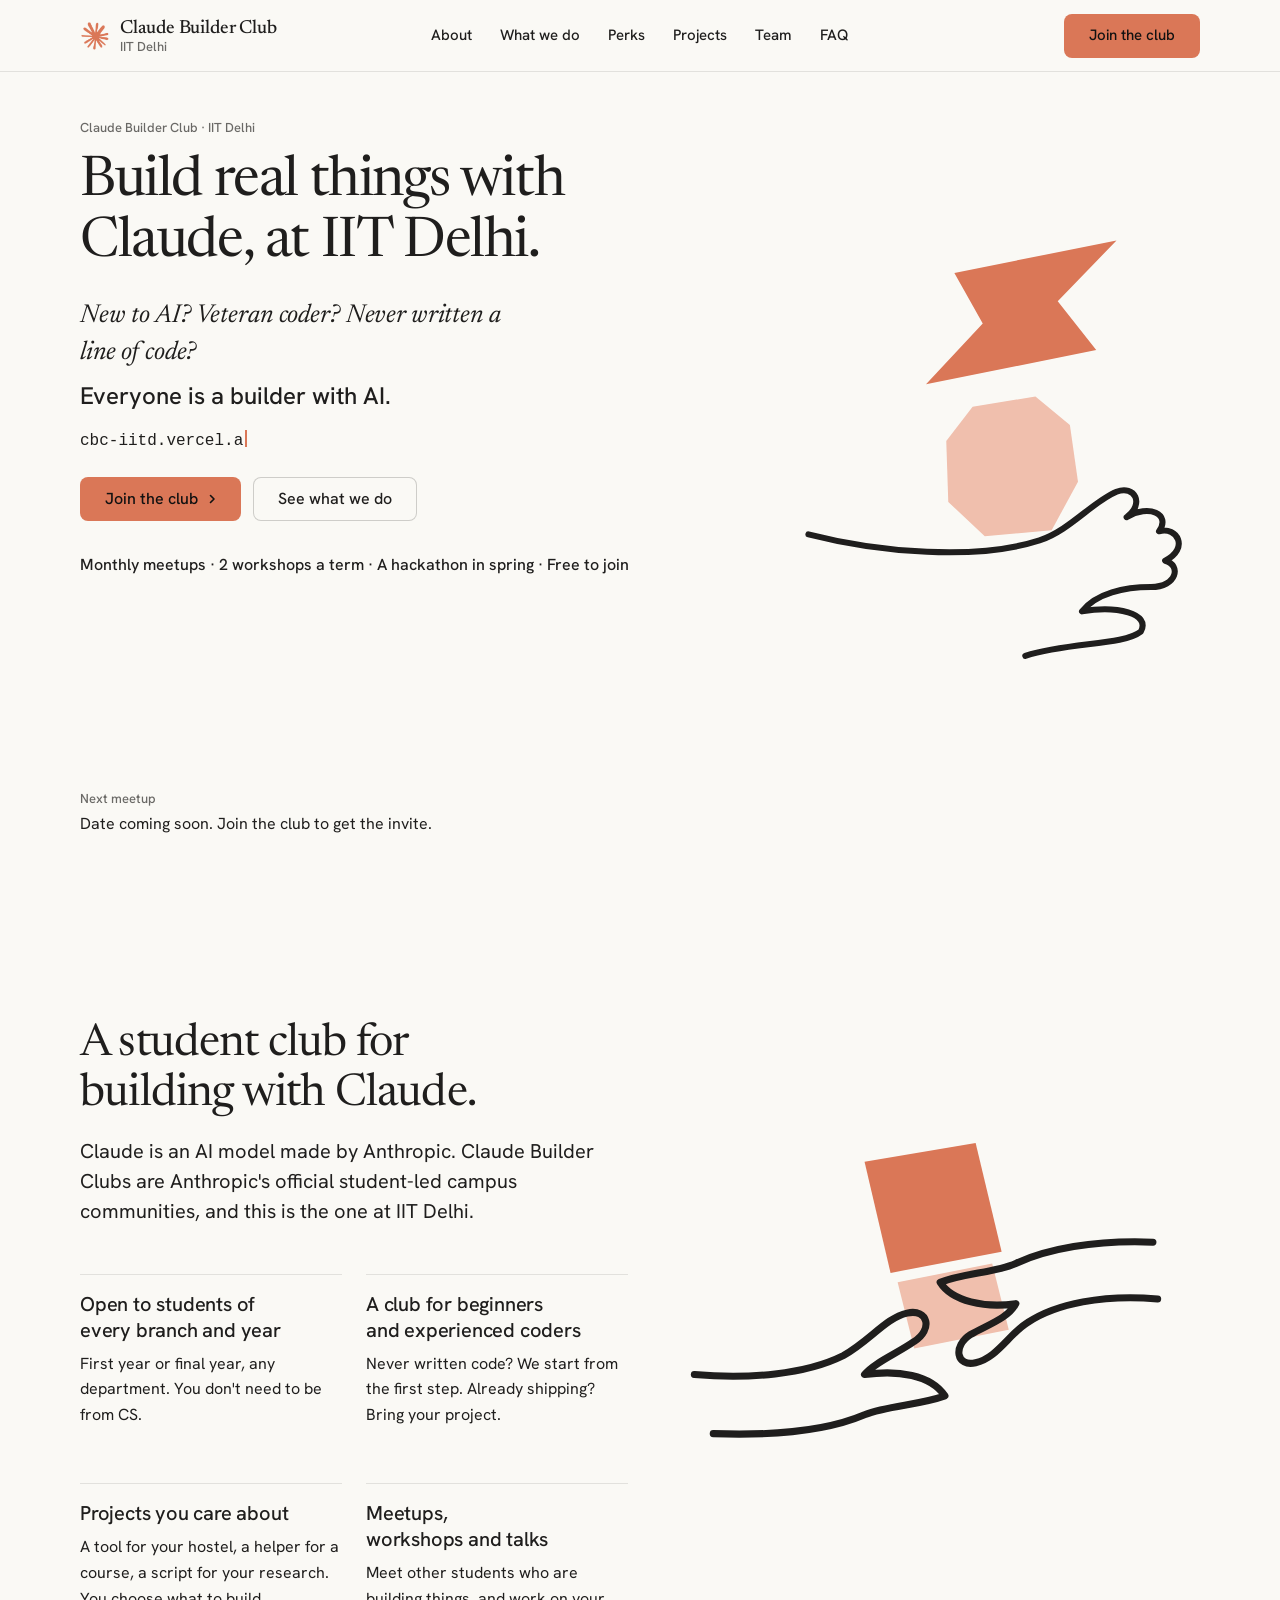
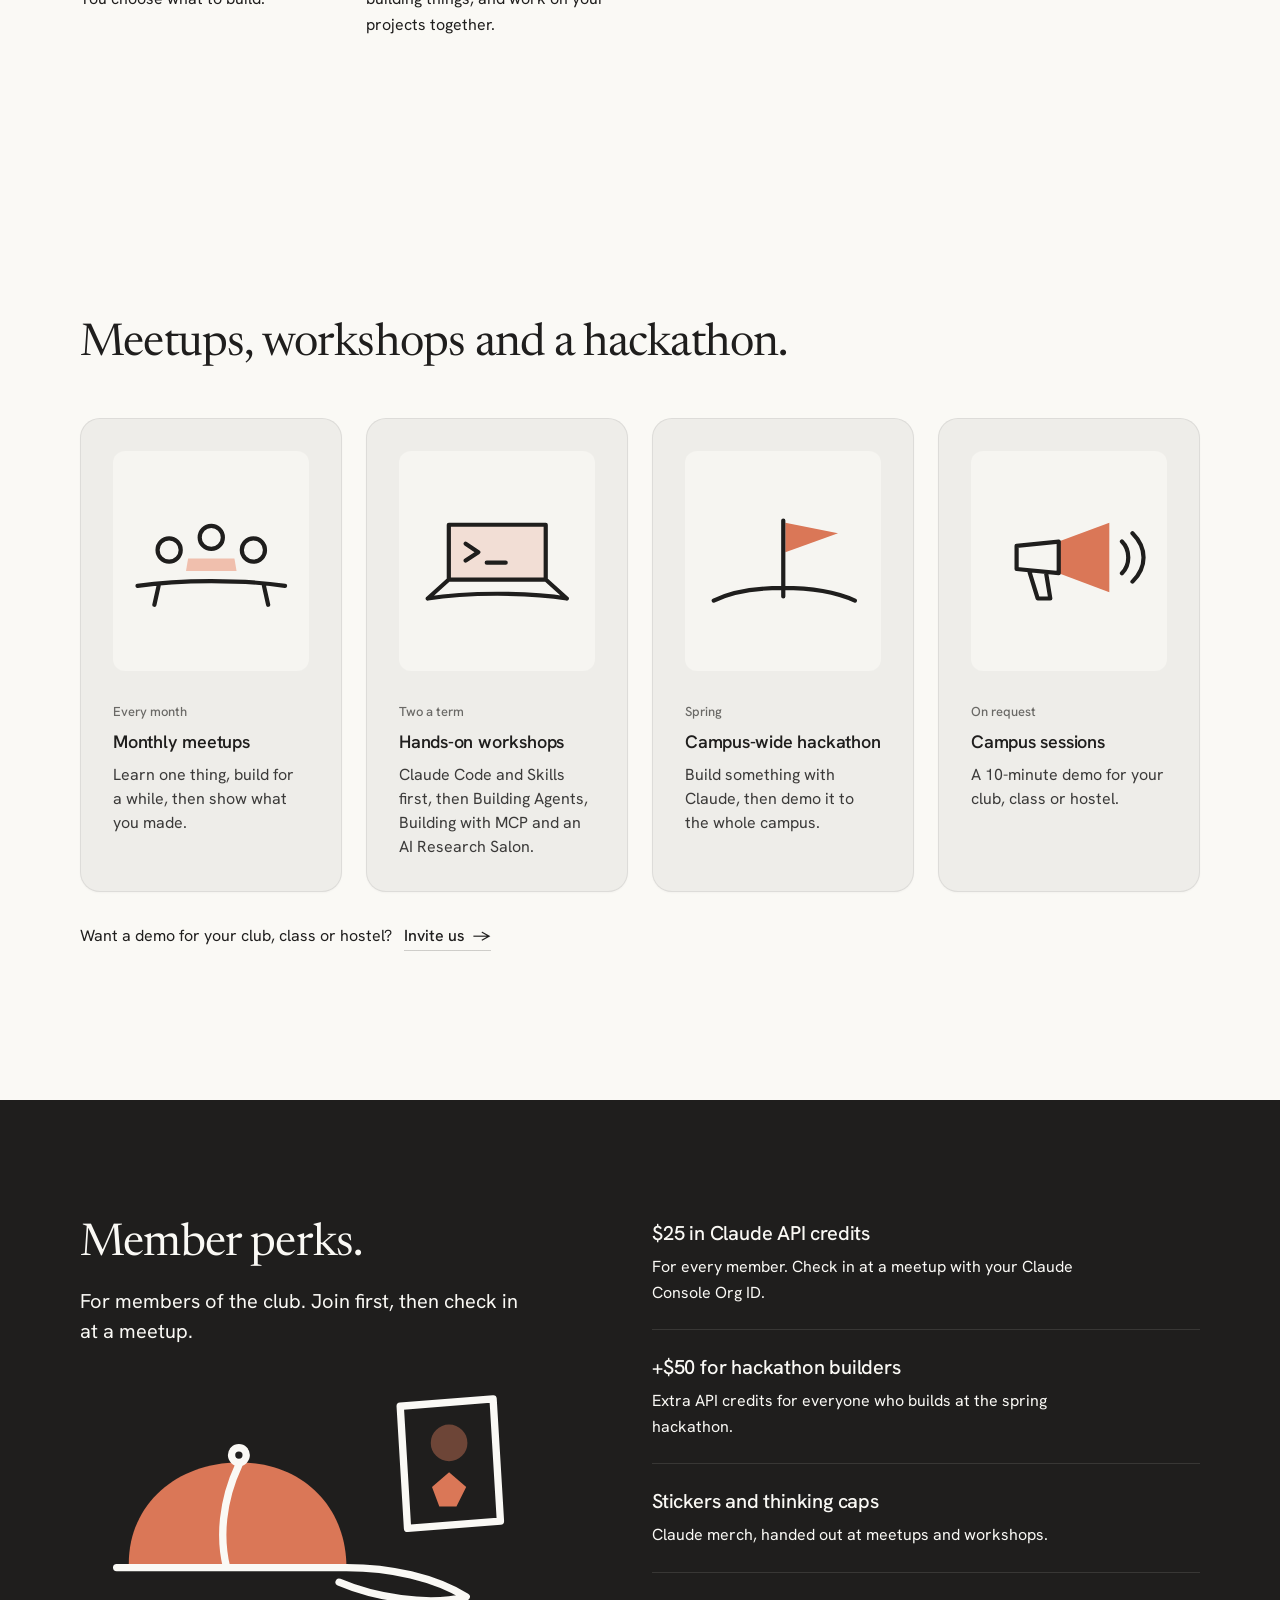
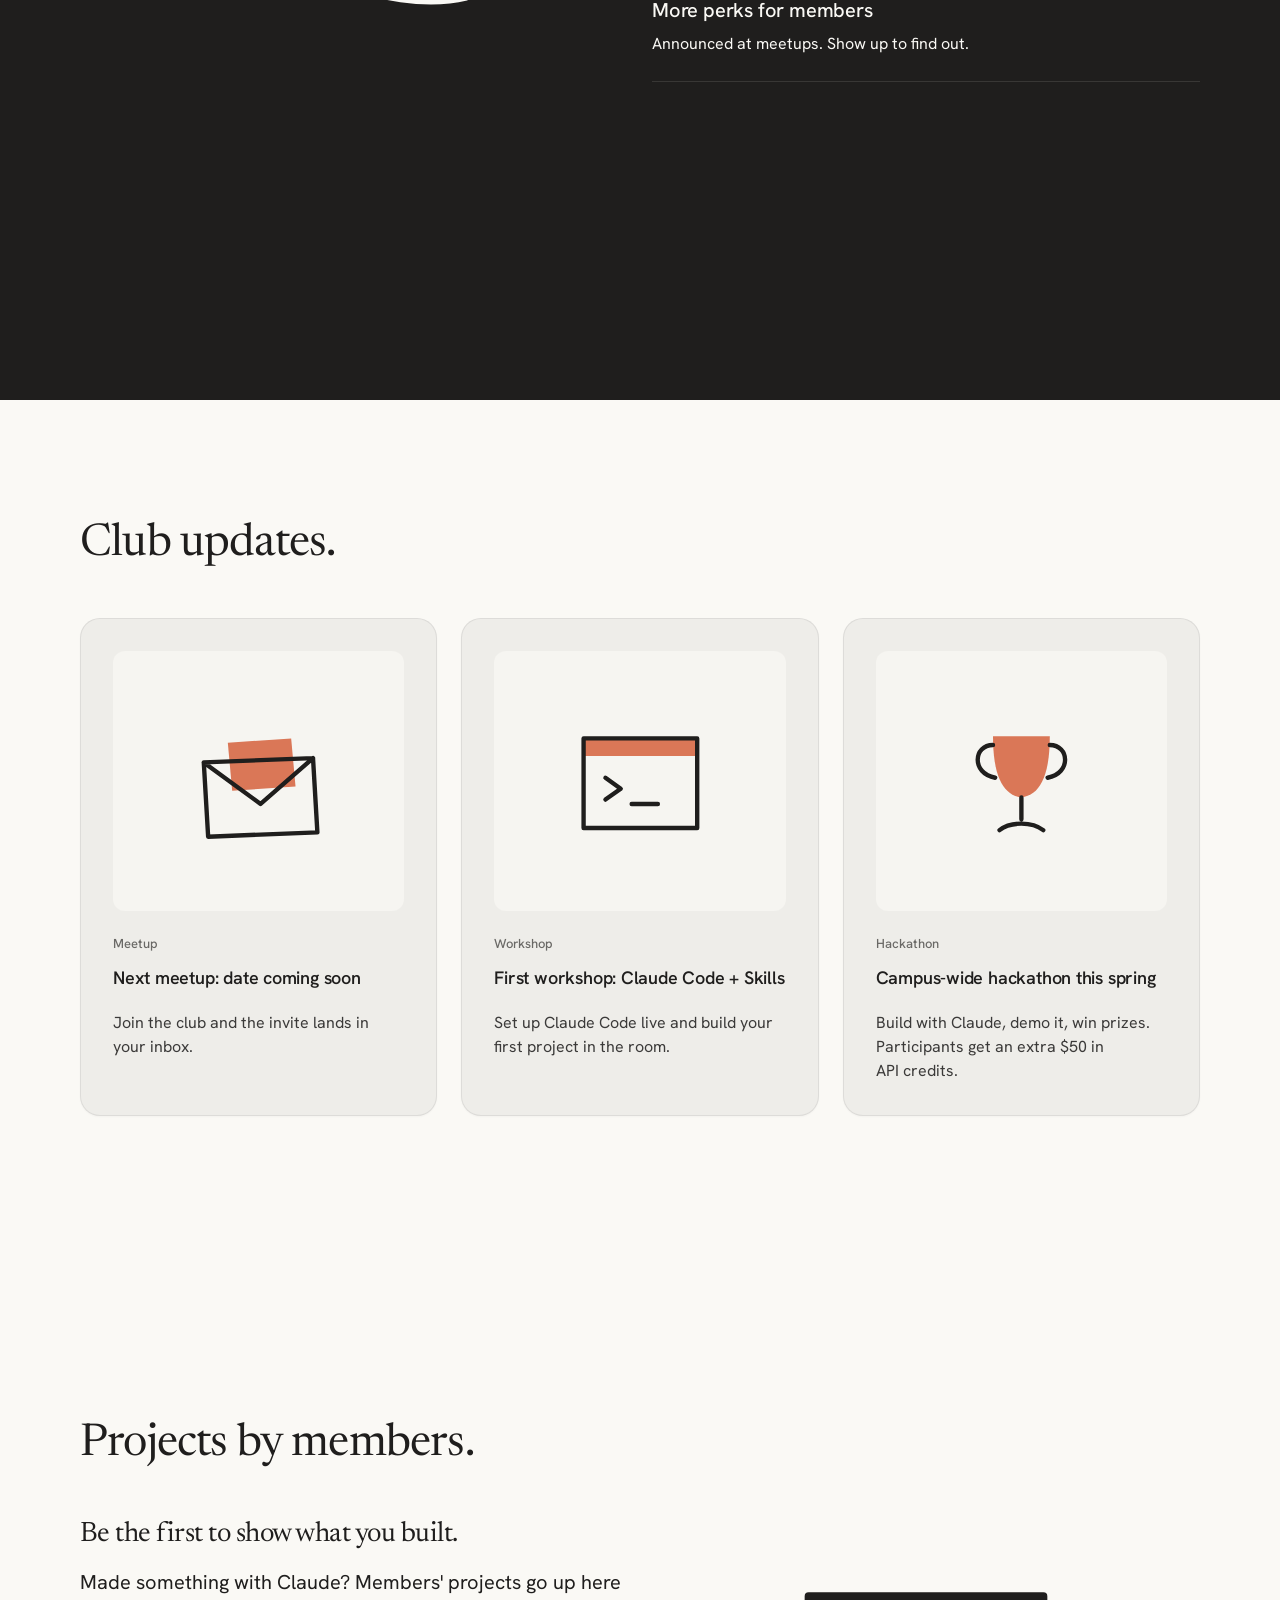
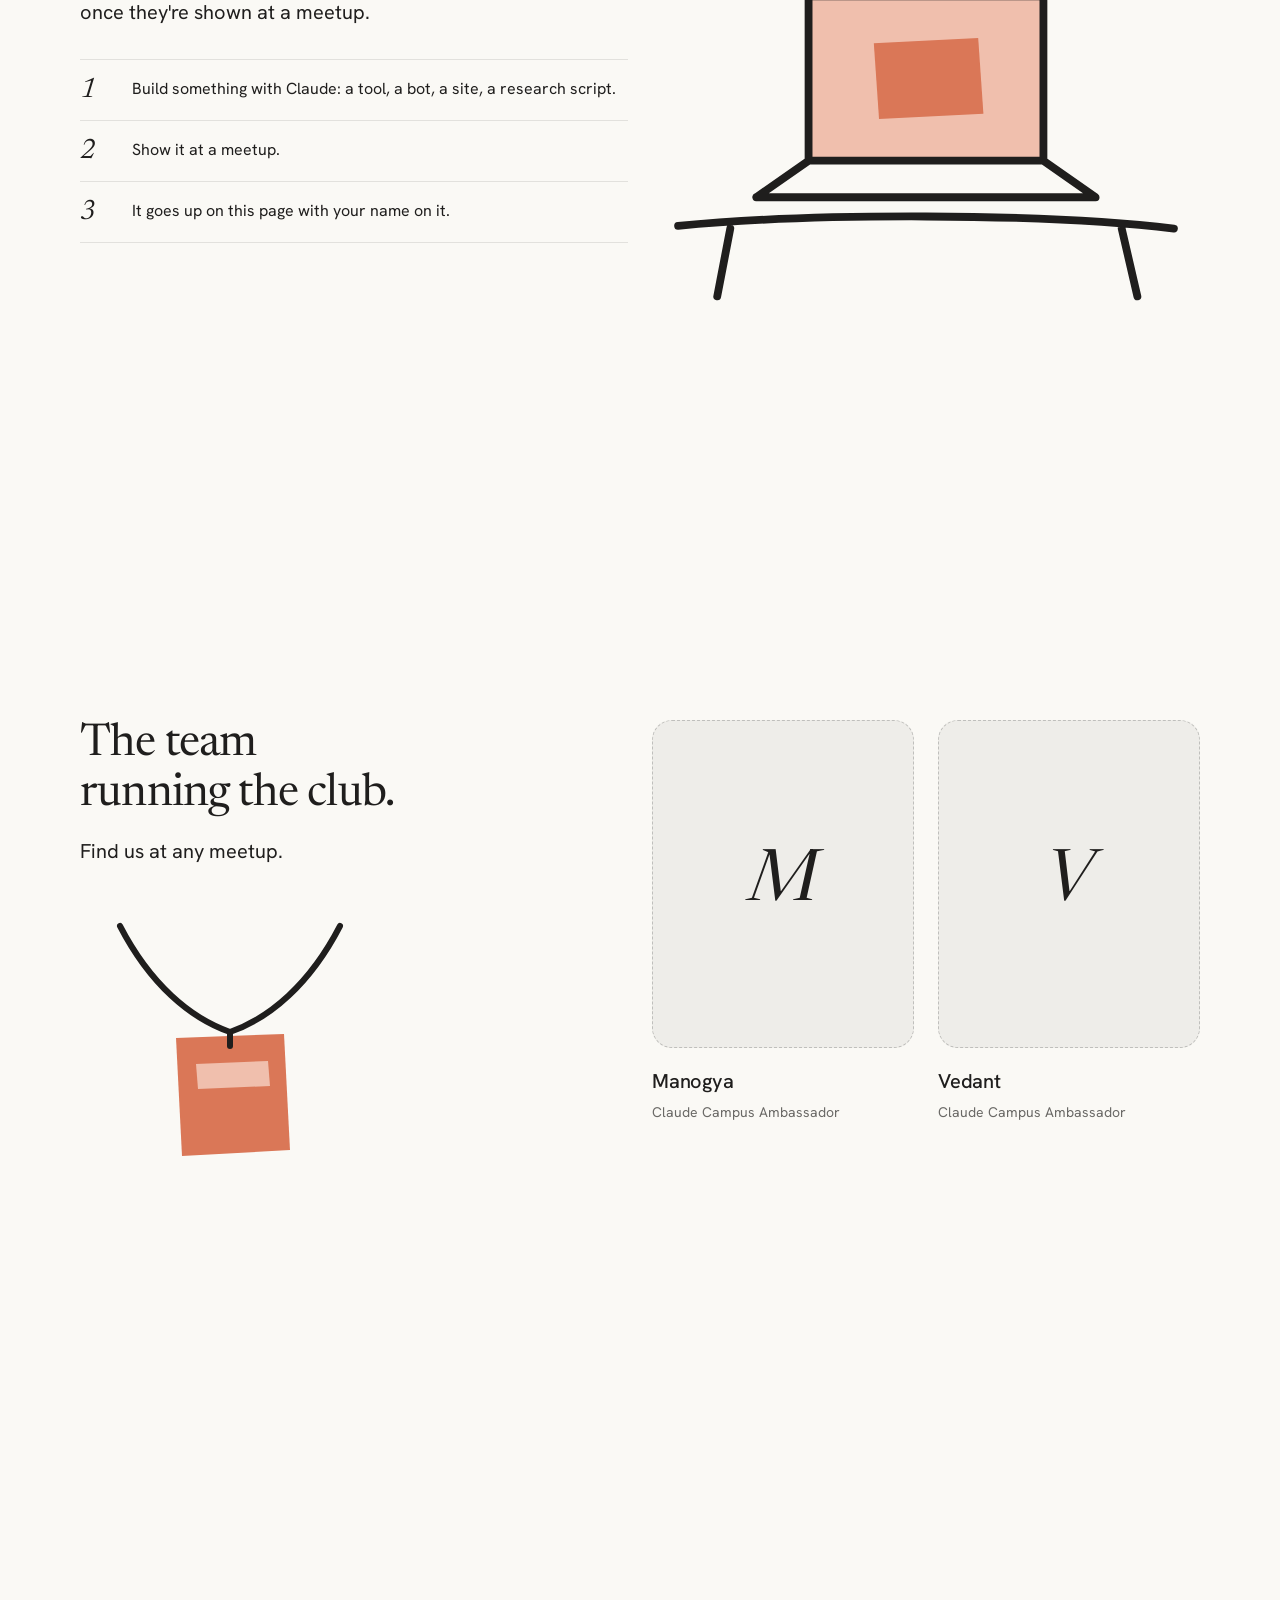
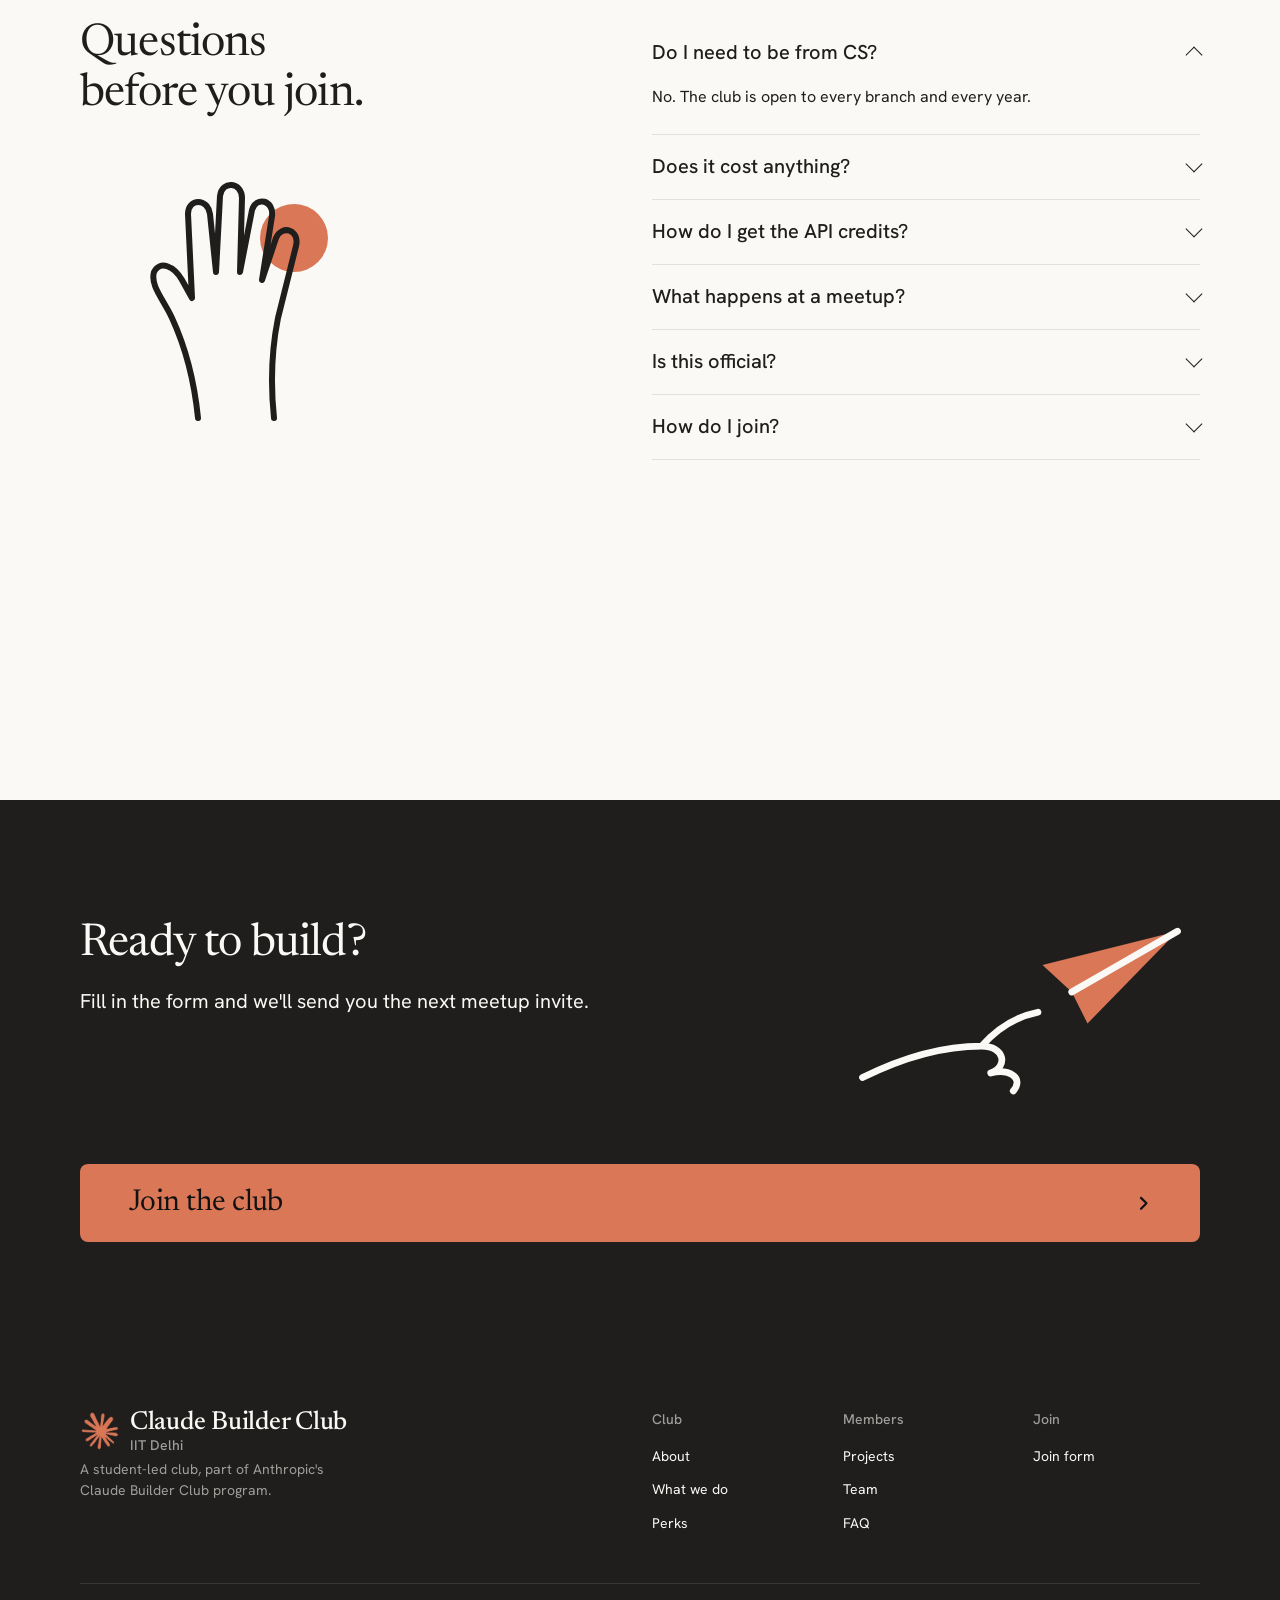
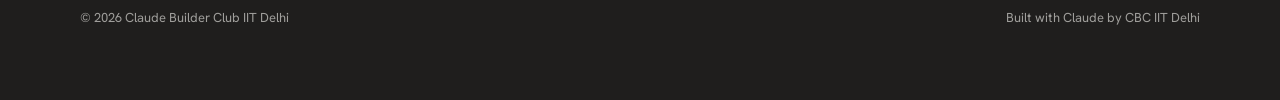
==== index.html @ 9542f669 "Build the Claude Builder Club IIT Delhi site One static page built with the design-taste-frontend sk" ====
<!doctype html>
<html lang="en" data-type="service" data-radius="soft" data-buttons="solid" data-motion>
<head>
<meta charset="utf-8">
<meta name="viewport" content="width=device-width, initial-scale=1, viewport-fit=cover">
<title>Claude Builder Club IIT Delhi: a student club for building with Claude</title>
<meta name="description" content="IIT Delhi's Claude Builder Club, part of Anthropic's student program. Monthly meetups, hands-on workshops and a spring hackathon, open to every branch and year. Free to join.">
<meta property="og:type" content="website">
<meta property="og:title" content="Claude Builder Club IIT Delhi">
<meta property="og:description" content="Meetups, workshops and a spring hackathon for every IIT Delhi student who wants to build with Claude. Free to join.">
<meta property="og:image" content="share.jpg">
<meta property="og:image:width" content="1200">
<meta property="og:image:height" content="630">
<meta property="og:image:alt" content="Claude Builder Club, IIT Delhi: Build real things with Claude.">
<meta name="twitter:card" content="summary_large_image">
<link rel="icon" href="assets/brand/claude-spark.png" type="image/png">
<link rel="apple-touch-icon" href="assets/brand/claude-spark.png">
<meta name="theme-color" content="#faf9f5">
<!-- <link rel="canonical" href="https://the club's domain/"> once the domain is known -->
<meta name="site-kind" content="other">
<meta name="page-type" content="service">
<link rel="preconnect" href="https://fonts.googleapis.com">
<link rel="preconnect" href="https://fonts.gstatic.com" crossorigin>
<!-- start.mjs brand printed Newsreader:opsz,wght; the ital axis is added because the brief asks for a serif with a real italic -->
<link href="https://fonts.googleapis.com/css2?family=Newsreader:ital,opsz,wght@0,6..72,400..700;1,6..72,400..500&family=Hanken+Grotesk:wght@400..600&display=swap" rel="stylesheet">
<link rel="stylesheet" href="assets/system.css">
<link rel="stylesheet" href="assets/ui/cards.css">
<link rel="stylesheet" href="assets/motion/motion.css">
<link rel="stylesheet" href="assets/layout/layout.css">
<style>
:root {
  --p-bg: #faf9f5; --p-surface: #eeede9; --p-ink: #1f1e1d; --p-muted: #6a6966;
  --p-accent: #da7757; --p-accent-ink: #111111; --p-action: #da7757; --p-action-ink: #111111;
  --p-inv-bg: #1f1e1d; --p-inv-surface: #2c2b29; --p-inv-ink: #faf9f5; --p-inv-muted: #9f9e9b;
  --p-inv-accent: #da7757; --p-inv-accent-ink: #111111; --p-inv-action: #da7757; --p-inv-action-ink: #111111;
  --font-display: "Newsreader", Georgia, serif;
  --font-text: "Hanken Grotesk", system-ui, sans-serif;
  --display-weight: 400;
  --display-tracking: -0.018em;
  --display-tracking-xl: -0.025em;
  --ly-scale: 1.06;
}
</style>
<link rel="stylesheet" href="css/site.css">
</head>
<body>
<!-- type: service (site-kind other)
     deal: hero statement (film dealt first, needs a film or photograph: dealt again), nav nav-centre (nav-split dealt first:
     six nav words and a photo panel do not fit it), close close-type, footer footer-dark, rhythm dark-band (#perks),
     buttons solid, mark ring replaced by the client's logo (claude-spark.png)
     moments: none (CLAUDE.md: only the URL typing, the section fade-ups and the hover layer move)
     Everything that changes week to week is read from content/site.config.js by js/site.js. -->
<header class="nav nav--centre">
  <div class="wrap nav__bar">
    <a class="skip-link" href="#top">Skip to content</a>
    <a class="nav__logo lockup" href="#top">
      <img src="assets/brand/claude-spark.png" alt="" width="215" height="215">
      <span class="lockup__text"><span class="lockup__name">Claude Builder Club</span><span class="lockup__place">IIT Delhi</span></span>
    </a>
    <nav class="nav__links" aria-label="Main">
      <div class="nav__item"><a class="nav__link" href="#about">About</a></div>
      <div class="nav__item"><a class="nav__link" href="#what-we-do">What we do</a></div>
      <div class="nav__item"><a class="nav__link" href="#perks">Perks</a></div>
      <div class="nav__item"><a class="nav__link" href="#projects">Projects</a></div>
      <div class="nav__item"><a class="nav__link" href="#team">Team</a></div>
      <div class="nav__item"><a class="nav__link" href="#faq">FAQ</a></div>
    </nav>
    <div class="nav__actions">
      <a class="btn btn--primary" data-join>Join the club</a>
    </div>
    <button class="nav__toggle" type="button" aria-expanded="false" aria-label="Menu">
      <svg width="18" height="18" viewBox="0 0 18 18" aria-hidden="true"><path d="M2 5h14M2 13h14" stroke="currentColor" stroke-width="1.6" stroke-linecap="round"/></svg>
    </button>
  </div>
</header>
<main id="top">

  <section class="hero hero--statement" aria-labelledby="hero-h">
    <div class="wrap"><div class="hero-text hero__in">
      <div class="hero__words">
        <p class="hero__label">Claude Builder Club · IIT Delhi</p>
        <h1 id="hero-h">Build real things with Claude, at IIT&nbsp;Delhi.</h1>
        <p class="hero__lead"><em class="ask">New to AI? Veteran coder? Never written a line of code?</em> <span class="hero__answer">Everyone is a builder with AI.</span></p>
        <p class="hero__url" data-site-url hidden><span class="sr-only" data-site-url-text></span><span class="hero__url-typed" aria-hidden="true"></span><span class="caret" aria-hidden="true"></span></p>
        <div class="btn-row">
          <a class="btn btn--primary" data-join>Join the club<svg class="m-arrow" viewBox="0 0 12 12" aria-hidden="true"><path class="m-arrow__stem" d="M1 6h8"/><path class="m-arrow__head" d="M4.5 2.5 8 6l-3.5 3.5"/></svg></a>
          <a class="btn btn--secondary" href="#what-we-do">See what we do</a>
        </div>
        <p class="hero-line">Monthly meetups&nbsp;· 2&nbsp;workshops a term&nbsp;· A&nbsp;hackathon in spring&nbsp;· Free to&nbsp;join</p>
      </div>
      <div class="meetup" data-meetup hidden>
        <p class="meetup__label">Next meetup</p>
        <p class="meetup__title" data-meetup-title></p>
        <p class="meetup__meta" data-meetup-meta></p>
        <p class="meetup__count" data-meetup-count aria-live="off"></p>
      </div>
      <figure class="hero-drawing draw" aria-hidden="true">
        <svg viewBox="0 0 420 460" fill="none">
          <path class="d-fill" d="M178 46 L338 14 L280 74 L318 122 L150 156 L206 96 Z"/>
          <path class="d-fill d-fill--soft" d="M196 178 L258 168 L292 196 L300 252 L274 300 L208 306 L172 272 L170 212 Z"/>
          <path class="d-line" d="M34 304 C104 322 200 330 262 310 C292 300 314 272 338 262 C356 255 366 274 348 287 C370 274 392 284 380 301 C398 296 410 318 386 330 C402 334 398 356 372 356 C346 356 318 362 304 380 C338 374 372 382 362 400 C344 414 292 410 248 424"/>
        </svg>
      </figure>
    </div></div>
  </section>

  <section class="section g2m" id="about" aria-labelledby="about-h">
    <div class="wrap grid grid--top about">
      <div class="span-6 about__a">
        <div class="section-head">
          <h2 id="about-h">A student club for building with Claude.</h2>
          <p class="t-lead">Claude is an AI model made by Anthropic. Claude Builder Clubs are Anthropic's official student-led campus communities, and this is the one at IIT&nbsp;Delhi.</p>
        </div>
        <ul class="points">
          <li><h3>Open to students of every branch and year</h3><p>First year or final year, any department. You don't need to be from CS.</p></li>
          <li><h3>A club for beginners and experienced coders</h3><p>Never written code? We start from the first step. Already shipping? Bring your project.</p></li>
        </ul>
      </div>
      <div class="about__b">
        <figure class="draw draw--about frame" role="img" aria-label="Line drawing: two hands passing a building block between them">
        <svg viewBox="0 0 440 440" preserveAspectRatio="xMidYMin meet" fill="none" aria-hidden="true">
          <path class="d-fill" d="M168 120 L262 104 L284 196 L190 214 Z"/>
          <path class="d-fill d-fill--soft" d="M196 222 L276 206 L290 262 L210 278 Z"/>
          <path class="d-line" d="M24 300 C70 304 118 300 150 284 C172 272 186 252 204 248 C222 244 226 262 210 272 C196 282 176 290 168 300 C196 296 224 300 236 318 C214 326 188 326 168 334 C140 346 96 352 40 350"/>
          <path class="d-line" d="M416 236 C370 232 330 240 306 256 C290 266 280 286 262 290 C246 294 242 276 258 266 C272 258 290 252 296 240 C270 244 242 238 232 222 C252 214 278 214 296 206 C322 194 362 186 412 188"/>
        </svg>
      </figure>
        <ul class="points">
          <li><h3>Projects you care about</h3><p>A tool for your hostel, a helper for a course, a script for your research. You choose what to build.</p></li>
          <li><h3>Meetups, workshops and talks</h3><p>Meet other students who are building things, and work on your projects together.</p></li>
        </ul>
      </div>
    </div>
  </section>

  <section class="section" id="what-we-do" style="--hm: 2" aria-labelledby="wwd-h">
    <div class="wrap">
      <div class="section-head">
        <h2 id="wwd-h">Meetups, workshops and a hackathon.</h2>
      </div>
      <div class="grid">
        <article class="card m-nolift span-3 act">
          <div class="act__panel" role="img" aria-label="Line drawing: three people around a table"><svg class="act__art" viewBox="0 0 160 96" fill="none" aria-hidden="true"><path class="d-fill d-fill--soft" d="M58 46 L102 46 L104 58 L56 58 Z"/><path class="d-line" d="M10 72 C50 66 110 66 150 72 M30 72 L26 90 M130 72 L134 90"/><circle class="d-line" cx="40" cy="38" r="11"/><circle class="d-line" cx="80" cy="26" r="11"/><circle class="d-line" cx="120" cy="38" r="11"/></svg></div>
          <p class="act__when">Every month</p>
          <h3>Monthly meetups</h3>
          <p>Learn one thing, build for a while, then show what you made.</p>
        </article>
        <article class="card m-nolift span-3 act">
          <div class="act__panel" role="img" aria-label="Line drawing: a laptop with a terminal prompt"><svg class="act__art" viewBox="0 0 160 96" fill="none" aria-hidden="true"><path class="d-fill" d="M34 14 L126 14 L126 66 L34 66 Z" opacity=".18"/><path class="d-line" d="M34 14 L126 14 L126 66 L34 66 Z M14 84 C50 78 110 78 146 84 M34 66 L14 84 M126 66 L146 84 M50 32 L62 40 L50 48 M70 50 L88 50"/></svg></div>
          <p class="act__when">Two a term</p>
          <h3>Hands-on workshops</h3>
          <p>Claude Code and Skills first, then Building Agents, Building with MCP and an AI Research Salon.</p>
        </article>
        <article class="card m-nolift span-3 act">
          <div class="act__panel" role="img" aria-label="Line drawing: a flag on a hill"><svg class="act__art" viewBox="0 0 160 96" fill="none" aria-hidden="true"><path class="d-fill" d="M82 12 L132 22 L82 40 Z"/><path class="d-line" d="M80 10 L80 82 M14 86 C46 70 112 70 148 86"/></svg></div>
          <p class="act__when">Spring</p>
          <h3>Campus-wide hackathon</h3>
          <p>Build something with Claude, then demo it to the whole campus.</p>
        </article>
        <article class="card m-nolift span-3 act">
          <div class="act__panel" role="img" aria-label="Line drawing: a megaphone"><svg class="act__art" viewBox="0 0 160 96" fill="none" aria-hidden="true"><path class="d-fill" d="M70 30 L118 12 L118 78 L70 60 Z"/><path class="d-line" d="M30 34 L70 30 L70 60 L30 56 Z M42 58 L50 84 L62 84 L58 60 M130 30 C138 38 138 52 130 60 M140 22 C154 36 154 54 140 68"/></svg></div>
          <p class="act__when">On request</p>
          <h3>Campus sessions</h3>
          <p>A 10-minute demo for your club, class or hostel.</p>
        </article>
      </div>
      <p class="invite">Want a demo for your club, class or hostel? <a class="link" data-join data-join-label="Invite us">Invite us</a></p>
    </div>
  </section>

  <section class="section ground-inverse" id="perks" aria-labelledby="perks-h">
    <div class="wrap grid grid--top">
      <div class="span-5">
        <div class="section-head">
          <h2 id="perks-h">Member perks.</h2>
          <p class="t-lead">For members of the club. Join first, then check in at a meetup.</p>
        </div>
        <figure class="draw draw--perks frame" role="img" aria-label="Line drawing: a cap next to a sheet of stickers">
          <svg viewBox="0 0 360 220" preserveAspectRatio="xMinYMid meet" fill="none" aria-hidden="true">
            <path class="d-fill" d="M40 142 C38 92 78 56 130 56 C182 56 218 92 218 142 Z"/>
            <path class="d-line" d="M30 142 L218 142 C254 142 290 150 316 166 C284 174 240 166 212 154 M130 58 C116 88 114 118 120 142"/>
            <circle class="d-line" cx="130" cy="50" r="6"/>
            <path class="d-line" d="M262 10 L338 4 L344 104 L268 110 Z"/>
            <circle class="d-fill d-fill--soft" cx="302" cy="40" r="15"/>
            <path class="d-fill" d="M288 76 L302 64 L316 76 L308 92 L294 92 Z"/>
          </svg>
        </figure>
      </div>
      <dl class="perks span-6 start-7" data-perks></dl>
    </div>
  </section>

  <section class="section" id="updates" style="--hm: 2" aria-labelledby="updates-h" data-updates-section>
    <div class="wrap">
      <div class="section-head">
        <h2 id="updates-h">Club updates.</h2>
      </div>
      <div class="grid updates" data-updates></div>
    </div>
  </section>

  <section class="section" id="projects" aria-labelledby="projects-h">
    <div class="wrap">
      <div class="section-head">
        <h2 id="projects-h">Projects by members.</h2>
      </div>
      <div class="grid projects" data-projects></div>
      <div class="grid grid--top empty" data-projects-empty hidden>
        <div class="span-6 empty__text">
          <p class="empty__title">Be the first to show what you built.</p>
          <p class="t-lead">Made something with Claude? Members' projects go up here once they're shown at a meetup.</p>
          <ol class="steps-list">
            <li><span class="steps-list__n">1</span>Build something with Claude: a tool, a bot, a site, a research script.</li>
            <li><span class="steps-list__n">2</span>Show it at a meetup.</li>
            <li><span class="steps-list__n">3</span>It goes up on this page with your name on it.</li>
          </ol>
          <div class="btn-row" data-submit-row hidden></div>
        </div>
        <figure class="span-6 start-7 draw draw--projects frame" role="img" aria-label="Line drawing: an open laptop on a desk, waiting for the first project">
          <svg viewBox="0 0 420 300" preserveAspectRatio="xMidYMin meet" fill="none" aria-hidden="true">
            <path class="d-fill d-fill--soft" d="M120 60 L300 60 L300 186 L120 186 Z"/>
            <path class="d-fill" d="M170 96 L250 92 L254 150 L174 154 Z"/>
            <path class="d-line" d="M120 60 L300 60 L300 186 L120 186 Z M80 214 L340 214 L300 186 M120 186 L80 214 M20 236 C120 226 300 226 400 238 M60 238 L50 290 M360 238 L372 290"/>
          </svg>
        </figure>
      </div>
    </div>
  </section>

  <section class="section" id="team" aria-labelledby="team-h">
    <div class="wrap grid grid--top">
      <div class="span-5">
        <div class="section-head">
          <h2 id="team-h">The team running the club.</h2>
          <p class="t-lead">Find us at any meetup.</p>
        </div>
        <figure class="draw draw--team frame" role="img" aria-label="Line drawing: a name badge on a lanyard">
          <svg viewBox="0 0 300 260" fill="none" aria-hidden="true">
            <path class="d-line" d="M40 12 C70 70 110 104 150 118 C190 104 230 70 260 12"/>
            <path class="d-fill" d="M96 124 L204 120 L210 236 L102 242 Z"/>
            <path class="d-fill d-fill--soft" d="M116 150 L188 147 L190 172 L118 175 Z"/>
            <path class="d-line" d="M150 118 L150 132"/>
          </svg>
        </figure>
      </div>
      <ul class="team span-6 start-7" data-team></ul>
    </div>
  </section>

  <section class="section" id="faq" aria-labelledby="faq-h">
    <div class="wrap grid grid--top">
      <div class="span-5">
        <div class="section-head">
          <h2 id="faq-h">Questions before you join.</h2>
        </div>
        <figure class="draw draw--faq frame" role="img" aria-label="Line drawing: a raised hand">
          <svg viewBox="0 0 300 260" fill="none" aria-hidden="true">
            <circle class="d-fill" cx="214" cy="70" r="34"/>
            <path class="d-line" d="M118 250 C114 210 104 176 92 150 C84 132 70 118 74 104 C80 92 94 98 102 112 L112 130 L108 46 C108 30 128 30 130 46 L136 104 L140 28 C142 12 162 14 162 30 L160 104 L172 42 C176 28 194 32 192 48 L182 112 L196 70 C202 56 220 62 216 78 L198 150 C192 180 190 212 194 250"/>
          </svg>
        </figure>
      </div>
      <ul class="qa span-6 start-7" data-accordion>
        <li class="qa__item"><div role="heading" aria-level="3" class="qa__h"><button type="button" class="qa__q" aria-expanded="false" aria-controls="qa-1" id="qa-1-q">Do I need to be from CS?</button></div>
          <div class="qa__a" id="qa-1" role="region" aria-labelledby="qa-1-q" hidden><p>No. The club is open to every branch and every year.</p></div></li>
        <li class="qa__item"><div role="heading" aria-level="3" class="qa__h"><button type="button" class="qa__q" aria-expanded="false" aria-controls="qa-2" id="qa-2-q">Does it cost anything?</button></div>
          <div class="qa__a" id="qa-2" role="region" aria-labelledby="qa-2-q" hidden><p>No, it's free.</p></div></li>
        <li class="qa__item"><div role="heading" aria-level="3" class="qa__h"><button type="button" class="qa__q" aria-expanded="false" aria-controls="qa-3" id="qa-3-q">How do I get the API credits?</button></div>
          <div class="qa__a" id="qa-3" role="region" aria-labelledby="qa-3-q" hidden><p>Make an account on platform.claude.com with your IIT Delhi email. Then, at a meetup, fill in the check-in form with your Org ID (Settings → Organization).</p></div></li>
        <li class="qa__item"><div role="heading" aria-level="3" class="qa__h"><button type="button" class="qa__q" aria-expanded="false" aria-controls="qa-4" id="qa-4-q">What happens at a meetup?</button></div>
          <div class="qa__a" id="qa-4" role="region" aria-labelledby="qa-4-q" hidden><p>A short talk or workshop, time to build, and members showing what they made.</p></div></li>
        <li class="qa__item"><div role="heading" aria-level="3" class="qa__h"><button type="button" class="qa__q" aria-expanded="false" aria-controls="qa-5" id="qa-5-q">Is this official?</button></div>
          <div class="qa__a" id="qa-5" role="region" aria-labelledby="qa-5-q" hidden><p>It's a student-led club, part of Anthropic's Claude Builder Club program.</p></div></li>
        <li class="qa__item"><div role="heading" aria-level="3" class="qa__h"><button type="button" class="qa__q" aria-expanded="false" aria-controls="qa-6" id="qa-6-q">How do I join?</button></div>
          <div class="qa__a" id="qa-6" role="region" aria-labelledby="qa-6-q" hidden><p>Fill in the <a class="link link--inline" data-join>join form</a>. It takes a couple of minutes.</p></div></li>
      </ul>
    </div>
  </section>
</main>

<footer class="footer closing footer--dark ground-inverse g2m" id="contact" aria-labelledby="close-h">
  <div class="wrap">
    <div class="closing__cta close--type">
      <div class="close__row grid grid--top">
        <div class="section-head span-6">
          <h2 id="close-h">Ready to build?</h2>
          <p>Fill in the form and we'll send you the next meetup invite.</p>
        </div>
        <svg class="close__art draw span-6 start-7" viewBox="0 0 320 160" preserveAspectRatio="xMaxYMid meet" fill="none" aria-hidden="true">
          <path class="d-fill" d="M180 40 L300 10 L220 92 L206 64 Z"/>
          <path class="d-line" d="M206 64 L300 10 M20 140 C60 120 96 112 126 112 C146 112 150 130 134 136 C150 132 164 140 154 152 M126 112 C140 96 156 86 176 82"/>
        </svg>
      </div>
      <a class="btn btn--primary btn--xl btn--wide" data-join>Join the club<svg class="m-arrow" viewBox="0 0 12 12" aria-hidden="true"><path class="m-arrow__stem" d="M1 6h8"/><path class="m-arrow__head" d="M4.5 2.5 8 6l-3.5 3.5"/></svg></a>
    </div>
    <div class="closing__links">
      <div class="grid">
        <div class="span-4 stack-4">
          <a class="nav__logo lockup lockup--foot" href="#top">
            <img src="assets/brand/claude-spark.png" alt="" width="215" height="215" loading="lazy">
            <span class="lockup__text"><span class="lockup__name">Claude Builder Club</span><span class="lockup__place">IIT Delhi</span></span>
          </a>
          <p class="footer__note">A student-led club, part of Anthropic's Claude Builder Club program.</p>
        </div>
        <div class="span-2 start-7 footer__col"><h3>Club</h3><ul><li><a href="#about">About</a></li><li><a href="#what-we-do">What we do</a></li><li><a href="#perks">Perks</a></li></ul></div>
        <div class="span-2 footer__col"><h3>Members</h3><ul><li><a href="#projects">Projects</a></li><li><a href="#team">Team</a></li><li><a href="#faq">FAQ</a></li></ul></div>
        <div class="span-2 footer__col"><h3>Join</h3><ul><li><a data-join>Join form</a></li><li data-social="instagram" data-label="Instagram" hidden></li><li data-social="linkedin" data-label="LinkedIn" hidden></li></ul></div>
      </div>
      <div class="footer__legal">
        <span>© 2026 Claude Builder Club IIT Delhi</span>
        <span>Built with Claude by CBC IIT Delhi</span>
      </div>
    </div>
  </div>
</footer>

<script src="content/site.config.js"></script>
<script src="js/site.js"></script>
<script type="module" src="assets/system.js"></script>
<script type="module" src="assets/motion/motion.js"></script>
<script type="module" src="assets/layout/layout.js"></script>
</body>
</html>
---- assets/system.css ----
/*
  taste-skill system.css - the one system for the page. Link it first, then assets/ui/cards.css (the
  feature card, its panel and the fragment placements), then set the palette (--p-*), the fonts and
  the radius set on :root in the page (node scripts/start.mjs prints that block).
  Do not add a second grid, spacing scale, type scale, radius scale, button or card style.
*/

/* ---------------------------------------------------------------- tokens */
:root {
  /* palette (hex only; fx.js reads --bg --surface --ink --muted --accent --accent-ink) */
  --p-bg: #ffffff;
  --p-surface: #f4f4f4;
  --p-ink: #111111;
  --p-muted: #6b6b6b;
  --p-accent: #1a4be0;
  --p-accent-ink: #ffffff;
  --p-action: #1a4be0;      /* buttons, links, focus: the accent, or the ink when the accent is too pale */
  --p-action-ink: #ffffff;
  --p-inv-bg: #111111;
  --p-inv-surface: #1c1c1c;
  --p-inv-ink: #f4f4f4;
  --p-inv-muted: #a3a3a3;
  --p-inv-accent: #ffffff;
  --p-inv-accent-ink: #111111;
  --p-inv-action: #ffffff;
  --p-inv-action-ink: #111111;
  /* the lit ground behind UI and in the closing band (references/cards.md), one per page, tech pages only
     (none on kind other, which is flat): <html data-ground="sand|sky|sage|painting">. system.js gives it to every ground
     that holds UI, on light and dark pages alike; --hue on one panel changes only its accent */
  --ground-bg: #d9ccb7; --ground-surface: #e9e0d2; --ground-ink: #2a2622; --ground-muted: #5a534a; --ground-accent: #a8794a;

  /* fonts */
  --font-display: system-ui, -apple-system, "Segoe UI", sans-serif;
  --font-text: system-ui, -apple-system, "Segoe UI", sans-serif;
  --font-mono: ui-monospace, "SFMono-Regular", Menlo, Consolas, monospace;
  --display-weight: 400;    /* headlines 400; 500 on a tech page (software, gaming, hardware) */
  --display-tracking: -0.025em;

  /* the page rhythm (references/layout-v4.md): one section per screen. The header is fixed and
     --nav tall; every section is padded --padt above and --padb (plus the phone action bar, --bar)
     below, and is exactly one or two screens tall (--h: 1 or 2; --hm on a phone). The hero's words
     start --hgap under the header and its content ends --hpadb above the fold. */
  --nav: 72px;
  --padt: 120px;
  --padb: 72px;
  --hgap: 48px;
  --hpadb: 64px;
  --bar: 0px;
  /* grid: one .wrap (alias .container) for the header, every section and the footer, the same
     --gut on both sides: 1280 wide at x 80-1360 at 1440, 342 at x 24-366 at 390 */
  --container: 1280px;
  --gut: 80px;
  --pad: var(--gut);
  --gutter: 24px;

  /* spacing: 4/8 scale */
  --s-1: 4px;  --s-2: 8px;  --s-3: 12px; --s-4: 16px; --s-5: 24px;
  --s-6: 32px; --s-7: 48px; --s-8: 64px; --s-9: 96px; --s-10: 128px;
  --section: 40px;      /* only a .section outside main (the kit's demo pages); every main > section and
                           footer.closing take --padt and --padb */
  --section-band: 56px; /* the same for an older footer outside footer.closing */
  --head-gap: 48px;     /* the one heading-to-content gap, 32 on a phone (layout.css reads it as --ly-head-gap) */
  --card-pad: 16px;     /* card padding (cards.css sets its own for cards with a panel) */
  --card-gap: 16px;     /* gap between cards */

  /* type scale (the only sizes on the page) */
  --t-label: 13px;
  --t-small: 14px;
  --t-body: 16px;
  --t-lead: 18px;
  --t-card: 18px;
  --t-h3: 24px;
  /* straight lines from the phone size at 390 to the desktop size at 1440 (system.md's table) */
  --t-h2: clamp(30px, 1.72vw + 23.3px, 48px);
  --t-h1: clamp(38px, 3.24vw + 25.4px, 72px);
  /* a big number stays a step under the h2 (VI-11): 38 at 1440, 28 at 390, so it never reads as a
     section heading; a stats row and a price set their own, smaller still */
  --t-stat: clamp(28px, .952vw + 24.29px, 38px);

  /* radius: one scale (soft by default; data-radius on <html> switches it) */
  --r-sm: 8px;  --r-md: 12px; --r-lg: 20px; --r-btn: 8px;

  /* controls (fixed here; a page never adds its own) */
  --btn-h: 44px;
  --btn-h-sm: 36px;
  --nav-h: var(--nav);  /* the older name, kept for the kit's files */
  --icon: 16px;         /* small icons: socials, menu chevrons, mono brand marks */

  /* motion: the one UI ease-out (motion.css --m-ease and ui/base.css --u-ease read it; references/motion.md) */
  --ease: cubic-bezier(.2, .8, .2, 1);
  --dur: 180ms;
}
html[data-radius="sharp"] { --r-sm: 4px; --r-md: 6px;  --r-lg: 8px;  --r-btn: 4px; }
html[data-radius="soft"]  { --r-sm: 8px; --r-md: 12px; --r-lg: 20px; --r-btn: 8px; }
html[data-radius="round"] { --r-sm: 10px; --r-md: 16px; --r-lg: 24px; --r-btn: 999px; }
/* the four lit grounds (references/cards.md); sand is the default above. painting goes with
   painterly-landscape (x.ai's daylight sky over olive hills) */
html[data-ground="sky"]      { --ground-bg: #c6d3df; --ground-surface: #d6e0e9; --ground-ink: #25303a; --ground-muted: #4d5964; --ground-accent: #3f6a92; }
html[data-ground="sage"]     { --ground-bg: #cdd6c6; --ground-surface: #dce3d6; --ground-ink: #262d24; --ground-muted: #535b51; --ground-accent: #6c8e63; }
html[data-ground="painting"] { --ground-bg: #79a8d6; --ground-surface: #a6c4e2; --ground-ink: #16212c; --ground-muted: #273949; --ground-accent: #9c9b3c; }
/* cards.css takes its card and panel radii from this scale */
html[data-radius] .card { --c-r: var(--r-lg); }
html[data-radius] .panel { --p-r: var(--r-md); }

/* a phone: the header 56, the sections padded 96 / 48, the hero's words 40 under the header and its
   content ending 24 above the fold, 24 at both sides, 12 between columns */
@media (max-width: 639px) {
  :root { --nav: 56px; --padt: 96px; --padb: 48px; --hgap: 40px; --hpadb: 24px; --gut: 24px; --gutter: 12px; --card-gap: 12px; --head-gap: 32px; }
}
@media (min-width: 640px) {
  :root { --gut: 48px; --section: 48px; --section-band: 72px; --card-pad: 24px; }
}
@media (min-width: 1024px) {
  :root { --gut: 80px; --section: 56px; --section-band: 96px; --card-gap: 24px;
          --t-lead: 20px; --t-card: 20px; --t-h3: 28px; }
  /* a place (and a local service): the 1200 column at x 120-1320 */
  html[data-type="place"] { --gut: 120px; --container: 1200px; }
}
/* a place (VI-06, ST-96, PH-23): its own smaller type (h1 48/53 and 32/37, h2 32/40 and 24/30, titles
   and the sub-line 20 and 18), the Recipe 3 hero's gap under its photograph (40, 24 on a phone),
   square photographs and cards and 2px buttons, whatever data-radius and data-buttons say */
:root[data-type="place"] {
  --hgap: 40px;
  --t-h1: clamp(32px, 1.524vw + 26.06px, 48px);
  --t-h2: clamp(24px, .762vw + 21px, 32px);
  --t-h3: clamp(20px, .381vw + 18.51px, 24px);
  --r-sm: 2px; --r-md: 0px; --r-lg: 0px; --r-btn: 2px;
}
:root[data-type="place"] :is(h1, .t-h1) { line-height: 1.104; }
:root[data-type="place"] :is(h2, .t-h2) { line-height: 1.25; }
@media (max-width: 639px) {
  :root[data-type="place"] { --hgap: 24px; }
  :root[data-type="place"] :is(h1, .t-h1) { line-height: 1.156; }
}

/* ---------------------------------------------------------------- grounds (at most three) */
:root, .ground-base {
  --bg: var(--p-bg); --surface: var(--p-surface); --ink: var(--p-ink); --muted: var(--p-muted);
  --accent: var(--p-accent); --accent-ink: var(--p-accent-ink); --card: var(--p-surface);
  --action: var(--p-action); --action-ink: var(--p-action-ink);
}
.ground-surface {
  --bg: var(--p-surface); --surface: var(--p-bg); --ink: var(--p-ink); --muted: var(--p-muted);
  --accent: var(--p-accent); --accent-ink: var(--p-accent-ink); --card: var(--p-bg);
  --action: var(--p-action); --action-ink: var(--p-action-ink);
}
.ground-inverse {
  --bg: var(--p-inv-bg); --surface: var(--p-inv-surface); --ink: var(--p-inv-ink); --muted: var(--p-inv-muted);
  --accent: var(--p-inv-accent); --accent-ink: var(--p-inv-accent-ink); --card: var(--p-inv-surface);
  --action: var(--p-inv-action); --action-ink: var(--p-inv-action-ink);
}
:root, .ground-base, .ground-surface, .ground-inverse {
  --line: color-mix(in oklab, var(--ink) 11%, transparent);
  --line-strong: color-mix(in oklab, var(--ink) 20%, transparent);
  /* effects (fx.js) and UI fragments (assets/ui) take the colours of the ground they sit on */
  --fx-bg: var(--bg); --fx-surface: var(--surface); --fx-ink: var(--ink); --fx-muted: var(--muted);
  --fx-accent: var(--accent); --fx-accent-ink: var(--accent-ink);
  --ui-font: var(--font-text); --ui-mono: var(--font-mono); --ui-radius: var(--r-md);
}
.ground-base, .ground-surface, .ground-inverse { background: var(--bg); color: var(--ink); }

/* ---------------------------------------------------------------- base */
*, *::before, *::after { box-sizing: border-box; }
/* an anchor lands on the section's top (the judge's frame): the fixed header covers --nav of its --padt */
html { -webkit-text-size-adjust: 100%; scroll-padding-top: 0; scroll-behavior: auto; margin: 0; }
body {
  margin: 0; background: var(--bg); color: var(--ink);
  font: 400 var(--t-body)/1.55 var(--font-text);
  -webkit-font-smoothing: antialiased; text-rendering: optimizeLegibility; overflow-x: clip;
}
img, svg, video, canvas { display: block; max-width: 100%; }
/* hidden means hidden, also on an img the line above makes a block (a menu tab's photograph, a peek photograph) */
[hidden] { display: none !important; }
img, video { height: auto; }
a { color: inherit; text-decoration: none; }
button { font: inherit; color: inherit; }
h1, h2, h3, h4, p, ul, ol, figure, blockquote { margin: 0; }
ul, ol { padding: 0; list-style: none; }
h1, h2, h3, h4 {
  font-family: var(--font-display); font-weight: var(--display-weight);
  letter-spacing: var(--display-tracking); text-wrap: balance; overflow-wrap: break-word;
  /* a long word (a German compound at 390) breaks at a syllable with a hyphen, in the language of <html lang>;
     only words of 10 letters or more, 4 at least on each side, so a short English heading never breaks */
  hyphens: auto; -webkit-hyphens: auto; hyphenate-limit-chars: 10 4 4;
}
h1, .t-h1 { font-size: var(--t-h1); line-height: 1.04; }
h2, .t-h2 { font-size: var(--t-h2); line-height: 1.1; }
h3, .t-h3 { font-size: var(--t-h3); line-height: 1.2; }
h4, .t-card { font-family: var(--font-text); font-weight: 500; font-size: var(--t-card); line-height: 1.3; letter-spacing: -0.01em; }
p { text-wrap: pretty; }
.t-lead  { font-size: var(--t-lead); line-height: 1.5; }
.t-body  { font-size: var(--t-body); line-height: 1.55; }
.t-small { font-size: var(--t-small); line-height: 1.5; }
.t-label { font-size: var(--t-label); font-weight: 500; line-height: 1.4; letter-spacing: 0.01em; }
.t-stat  { font-family: var(--font-display); font-weight: var(--display-weight); font-size: var(--t-stat);
           line-height: 1; letter-spacing: var(--display-tracking); font-variant-numeric: tabular-nums; }
.muted { color: var(--muted); }
.mono  { font-family: var(--font-mono); }
.measure { max-width: 62ch; }
:focus-visible { outline: 2px solid var(--action); outline-offset: 2px; border-radius: 2px; }
::selection { background: color-mix(in oklab, var(--accent) 30%, transparent); }

/* ---------------------------------------------------------------- grid */
.wrap, .container { width: min(100% - 2 * var(--gut), var(--container)); margin-inline: auto; padding-inline: 0; }
.grid { display: grid; grid-template-columns: repeat(12, minmax(0, 1fr)); column-gap: var(--gutter); row-gap: var(--card-gap); }
.grid > * { min-width: 0; grid-column: 1 / -1; }
.section { padding-block: var(--section); }

/* ---------------------------------------------------------------- one section per screen
   The page is a stack of screens. Framed at scrollY = k x the screen height, a shot shows exactly one
   section: the hero alone on the first screen, every other section (and footer.closing, the close and
   the footer in one) exactly one or two screens tall, its h2 first, --padt under its top. Heights
   and padding do it: no pinning, snapping or script.
     <section class="section" id=".." style="--h: 2">     (2 screens; --hm sets a phone's count alone)
       <div class="wrap"> the h2 first, then the content </div>     (the one in-flow child)
     </section>
   A layer (a full-bleed photograph or ground behind the words) is an <img class="layer" aria-hidden="true">
   beside the .wrap. Content must fit: one screen holds 708px of content at 1440x900 (900 - 120 - 72),
   two hold 1,608 (the second screen's part starts --padt under its top with .g2). From 640 to 1279 a
   section keeps at least its screens and grows past them rather than overlap the next. */
main > :is(section, .section), footer.closing {
  position: relative; box-sizing: border-box;
  height: calc(var(--h, 1) * 100vh); height: calc(var(--h, 1) * 100svh);
  padding: var(--padt) 0 calc(var(--padb) + var(--bar));
}
main > :is(section, .section) > :is(.wrap, .container), footer.closing > .wrap { position: relative; z-index: 1; height: 100%; }
main > :is(section, .section) > :is(.wrap, .container):not(.grid) { display: flex; flex-direction: column; }
/* a .wrap that is the section's grid too (class="wrap grid"): its rows start at the top */
main > :is(section, .section) > :is(.wrap, .container).grid { align-content: start; }
/* .fill: the block that takes what the screen leaves under the heading (a photograph, a frame) */
main > :is(section, .section) > .wrap > .fill { flex: 1 1 0; min-height: 0; }
/* two screens as two groups: row 1 the h2 and the first group, row 2 the rest (no second h2), starting
   --padt under the second screen's top, so the second shot looks like any other section */
main > :is(section, .section).g2, footer.closing.g2 { --h: 2; }
main > :is(section, .section).g2 > :is(.wrap, .container), footer.closing.g2 > .wrap { display: grid; grid-template-rows: minmax(0, 1fr) minmax(0, 1fr); row-gap: calc(var(--padt) + var(--padb) + var(--bar)); }
main > :is(section, .section).g2 > :is(.wrap, .container) > *, footer.closing.g2 > .wrap > * { min-height: 0; align-self: start; }
main > :is(section, .section).g2 > :is(.wrap, .container) > :is(.group, .fill) { align-self: stretch; }
/* a group: one screen's part of a .g2 section (its h2 and first rows, or the rest) */
.group { display: flex; flex-direction: column; min-height: 0; }
/* each screen's card row runs down to that screen's foot (the cards stretch, their panels grow), so
   the second screen of a .g2 is never a short row over an empty ground; both rows end on the same line */
@media (min-width: 1024px) {
  main > :is(section, .section).g2 > .wrap > .grid:last-child,
  main > :is(section, .section).g2 > .wrap > .group > .grid:last-child { align-self: stretch; flex: 1 1 auto; min-height: 0; }
}
.group > .fill { flex: 1 1 0; min-height: 0; }
@media (min-width: 640px) and (max-width: 1279px) {
  main > :is(section, .section):not(.hero, .section--hero), footer.closing {
    height: auto; min-height: calc(var(--h, 1) * 100vh); min-height: calc(var(--h, 1) * 100svh);
  }
  /* the section is a column and its .wrap takes all of it, so a .fill (a photograph, a frame) still
     grows to the section's foot (a min-height percentage would not resolve, leaving it at its least) */
  /* :where() keeps it at no weight, so a page's own phone- or tablet-only hiding (section.desk-only { display: none }) wins */
  :where(main > :is(section, .section):not(.hero, .section--hero), footer.closing) { display: flex; flex-direction: column; }
  main > :is(section, .section):not(.hero, .section--hero) > :is(.wrap, .container), footer.closing > .wrap { flex: 1 0 auto; height: auto; min-height: 0; }
}
/* a phone: lvh (the screen with its bars hidden) for every section but the hero; --hm when stacking
   makes the content taller than the desktop count */
@media (max-width: 639px) {
  /* at least its screens, never less: content a screen cannot hold makes the section taller (the rhythm
     check then asks for --hm: 2 or less content); a fixed height would lay its last rows over the next
     section, the fault the phone shots showed most (a list under the closing heading and its button) */
  main > :is(section, .section):not(.hero, .section--hero), footer.closing {
    height: auto; min-height: calc(var(--hm, var(--h, 1)) * 100vh); min-height: calc(var(--hm, var(--h, 1)) * 100lvh);
  }
  /* one grid row at least the screens tall that grows with the .wrap's content: the .wrap is stretched to
     it, so its .fill and its two groups still share a definite height */
  /* (at no weight, as on the tablet: a page's own section.desk-only { display: none } still hides it) */
  :where(main > :is(section, .section):not(.hero, .section--hero):has(> :is(.wrap, .container)), footer.closing) {
    display: grid; grid-template-columns: minmax(0, 1fr); grid-template-rows: 1fr; grid-auto-rows: auto;
  }
  main > :is(section, .section):not(.hero, .section--hero) > :is(.wrap, .container), footer.closing > .wrap { height: auto; }
  main > :is(section, .section).g2m, footer.closing.g2m { --hm: 2; }
  main > :is(section, .section).g2m > :is(.wrap, .container), footer.closing.g2m > .wrap { display: grid; grid-template-rows: minmax(0, 1fr) minmax(0, 1fr); row-gap: calc(var(--padt) + var(--padb) + var(--bar)); }
  /* stacked in one, the two groups keep the open cards' 32px, so the first group's last panel never meets
     the next card's title */
  main > :is(section, .section).g2:not(.g2m) > :is(.wrap, .container) { display: flex; row-gap: var(--s-6); }
  /* what the two screens leave goes around the second group, so it opens below the header, not on the fold */
  main > :is(section, .section).g2:not(.g2m) > :is(.wrap, .container) > :last-child { margin-block: auto; }
  main > :is(section, .section).g2:not(.g2m) > :is(.wrap, .container) > * { align-self: stretch; }
}
/* a layer: the photograph or ground of a whole section, under its words, edge to edge */
main > :is(section, .section) > :is(img, video, canvas, picture).layer,
footer.closing > :is(img, video, canvas, picture).layer {
  position: absolute; inset: 0; z-index: 0; width: 100%; height: 100%; max-width: none; object-fit: cover; object-position: var(--pos, 50% 50%);
}
main > :is(section, .section) > picture.layer > img { width: 100%; height: 100%; object-fit: cover; }

/* the hero: exactly the first screen, the fixed header over its top. Its words start --hgap under the
   header (--photo adds a full-bleed photograph's height above them on a place); its content ends
   --hpadb above the fold, and nothing of the next section shows, at 1440, 1024, 820 and 390.
     <section class="hero hero--<type>"><div class="wrap"><div class="hero-text"> .. </div>[one strip]</div></section>
   .hero-text holds the whole composition (the words, and the picture or window beside or under them);
   one docked strip (logos, three facts) may follow it, at most 96px, desktop only. */
main > :is(.hero, .section--hero) {
  height: 100vh; height: 100svh; min-height: 0;
  padding: calc(var(--nav) + var(--photo, 0px) + var(--hgap)) 0 calc(var(--hpadb) + var(--bar));
}
:is(.hero, .section--hero) > .wrap { height: 100%; display: grid; grid-template-rows: minmax(0, 1fr) auto; row-gap: var(--s-7); }
:is(.hero, .section--hero) > .wrap > .hero-text { min-height: 0; }
/* a phone: the hero is at least the first screen and grows when a short phone (320x640) cannot hold its
   words, buttons and picture, so nothing of it lies over the next section or under the header */
@media (max-width: 639px) {
  main > :is(.hero, .section--hero) { height: auto; min-height: 100vh; min-height: 100svh; }
  main > :is(.hero, .section--hero):has(> :is(.wrap, .container)) { display: grid; grid-template-columns: minmax(0, 1fr); grid-template-rows: 1fr; grid-auto-rows: auto; }
  main > :is(.hero, .section--hero) > :is(.wrap, .container) { height: auto; }
}
:is(.hero, .section--hero) > .wrap > .hero-strip { grid-row: 2; max-height: 96px; }
@media (max-width: 639px) { :is(.hero, .section--hero) > .wrap > .hero-strip { display: none; } }
.section--hero .section-head { max-width: 860px; }
/* the starter's own hero (hero-split): the words on span-5 top-aligned, the picture on span-6 start-7
   as tall as the hero's content box (at most 716 at 1440x900); a phone stacks words, then the picture
   in what is left */
.hero-text.hero-split { height: 100%; align-items: stretch; }
.hero-split > .hero-copy { align-self: start; }
.hero-split > .hero-visual { position: relative; min-height: 0; height: 100%; }
@media (max-width: 1023px) {
  .hero-text.hero-split { display: flex; flex-direction: column; gap: var(--s-6); }
  .hero-split > .hero-visual { flex: 1 1 0; min-height: 200px; height: auto; }
}
.hero-copy > * + * { margin-top: var(--s-5); }
/* the h1 first in the words' column: its capitals start on the picture's top line, not the line box's
   (the leading above the capitals would put the words about 12px under the photograph's top) */
.hero-copy > h1:first-child { text-box: trim-start cap alphabetic; }
.hero-copy > .btn-row { margin-top: var(--s-6); }
/* three short facts at the foot of the words' column, on the picture's bottom line (no dead space
   under the buttons): <dl class="hero-facts"><div><dt>..</dt><dd>..</dd></div> x3</dl> */
@media (min-width: 1024px) {
  .hero-split > .hero-copy { height: 100%; display: flex; flex-direction: column; }
  .hero-split > .hero-copy > .hero-facts { margin-top: auto; }
}
.hero-facts { display: grid; grid-template-columns: repeat(3, minmax(0, 1fr)); gap: var(--s-5) var(--gutter); margin: 0; }
.hero-facts > div { display: grid; gap: var(--s-1); align-content: start; }
.hero-facts dt { font-size: var(--t-small); color: var(--muted); }
.hero-facts dd { margin: 0; font-weight: 500; }
@media (max-width: 1023px) { .hero-facts { display: none; } }
/* a notice line above the h1 (changed hours, a delivery cut-off): one line with a number, static,
   starting on the left line like the h1 under it */
.hero-notice { font-size: var(--t-small); font-weight: 500; color: var(--ink); }
.hero-notice b, .hero-notice strong { font-weight: 500; color: var(--accent); }
.hero-copy > .hero-notice + h1 { margin-top: var(--s-5); }

/* a phone: open tiles from a row of three or four (rooms, goods, beans) go two-up, an odd last one
   across the row, so a row of three fits one 844px screen (stacked one under another they need two) */
@media (max-width: 639px) {
  .grid > .tile:is(.span-3, .span-4) { grid-column: auto / span 6; }
  .grid > .tile:is(.span-3, .span-4):nth-child(odd of .tile):nth-last-child(1 of .tile) { grid-column: 1 / -1; }
  .grid > .tile:is(.span-3, .span-4) .tile__head { flex-wrap: wrap; gap: 0 var(--s-2); }
}
/* a phone: open cards (words on the ground, the panel under them) stacked one under another keep 32px
   between a panel's foot and the next card's title, so a title never reads as the panel's caption */
@media (max-width: 639px) { .grid:has(> .card--open) { row-gap: var(--s-6); } }
/* a phone stacks a two-screen section's four open tiles into its two screens: their panels take 180px (a wide
   crop), so the h2 and the first two tiles of two lines each end on the first screen and the four inside both,
   not a third of a screen past. A page that sets its group's own --p-h (#features .panel) sets its phone value
   too, as the starter does */
@media (max-width: 639px) { main > :is(section, .section).g2 .card--open > .panel { --p-h: 180px; } }
/* spans: desktop >= 1024. Tablet 640-1023: text cards on span-3 and span-6 go two-up; cards with a
   panel (a visual needs the width; the one exception is a span-6 pair, below)
   and everything else (split text and visuals, span-4 cards, span-5/7/8 blocks) take the full row, so a split stacks and no row is left half empty. Phone < 640: one column. */
@media (min-width: 640px) and (max-width: 1023px) {
  .grid > .card.span-3:not(:has(> .panel)), .grid > .card.span-6:not(:has(> .panel)) { grid-column: auto / span 6; }
  /* the one exception with a panel: a 2x2 (or a pair) of span-6 cards stays two-up from 720px (a panel
     of about 310px and more, wide enough for a kit fragment), so four cards take one or two screens
     at 768-820 instead of a card per row (four stacked panels run past two screens). Split cards and
     every other span keep the full row. Under 720 a card per row. */
  @media (min-width: 720px) {
    .grid > .card.span-6:has(> .panel):not(.card--split) { grid-column: auto / span 6; }
    .grid > .card.span-6:has(> .panel):not(.card--split):nth-child(odd of .card.span-6):nth-last-child(1 of .card.span-6) { grid-column: 1 / -1; }
  }
  /* open tiles (rooms, models, people, a photo pair) go two-up; an odd last one takes the row */
  .grid > .tile:is(.span-3, .span-4, .span-6) { grid-column: auto / span 6; }
  .grid > .tile:is(.span-3, .span-4, .span-6):nth-child(odd of .tile):nth-last-child(1 of .tile) { grid-column: 1 / -1; }
}
@media (min-width: 1024px) {
  .span-2  { grid-column: auto / span 2; }
  .span-3  { grid-column: auto / span 3; }
  .span-4  { grid-column: auto / span 4; }
  .span-5  { grid-column: auto / span 5; }
  .span-6  { grid-column: auto / span 6; }
  .span-7  { grid-column: auto / span 7; }
  .span-8  { grid-column: auto / span 8; }
  .span-9  { grid-column: auto / span 9; }
  .span-10 { grid-column: auto / span 10; }
  .span-12 { grid-column: auto / span 12; }
  .start-1 { grid-column-start: 1; } .start-2 { grid-column-start: 2; } .start-3 { grid-column-start: 3; }
  .start-5 { grid-column-start: 5; } .start-6 { grid-column-start: 6; } .start-7 { grid-column-start: 7; }
  .start-4 { grid-column-start: 4; } .start-8 { grid-column-start: 8; } .start-9 { grid-column-start: 9; }
  .start-10 { grid-column-start: 10; }
  /* a split is top-aligned: the words' first line and the picture's top on one line (never centred
     against each other, never mirrored: text left, the visual right, on every split of the page) */
  .grid--middle, .grid--top { align-items: start; }
}
/* card rows: every card in a row the same height (a plain .grid stretches them) */
.grid:is(.grid--middle, .grid--top) > .card { align-self: stretch; }
/* 1024-1279: a span-4 card's panel would be about 220px wide, too narrow for real UI. Cards with a
   panel on span-4 go two-up, a span-8 one takes the row, and an odd last one takes the row too
   (steps, proof row: two, then one wide; bento: the wide card, then the four small ones two by two) */
@media (min-width: 1024px) and (max-width: 1279px) {
  .grid > .card.span-4:has(> .panel) { grid-column: auto / span 6; }
  .grid > .card.span-8:has(> .panel),
  .grid > .card.span-4:has(> .panel):nth-child(odd of .card.span-4):nth-last-child(1 of .card.span-4) { grid-column: 1 / -1; }
}

/* ---------------------------------------------------------------- section heading */
.section-head { max-width: 760px; margin-bottom: var(--head-gap); display: grid; gap: var(--s-4); }
/* every heading starts on the left line (a centred head among left ones reads as a mistake): the
   old centred head is left-aligned too */
.section-head--center { text-align: left; justify-items: start; }
/* a head row: the h2 (and its line) left, one link or the section's button at the right line */
.section-head--split { max-width: none; display: flex; align-items: end; justify-content: space-between; gap: var(--s-5); flex-wrap: wrap; }
.section-head--split > div { display: grid; gap: var(--s-4); max-width: 760px; }
.section-head p { color: var(--ink); font-size: var(--t-lead); line-height: 1.5; max-width: 60ch; }
.section-head--row { max-width: none; display: flex; align-items: end; justify-content: space-between; gap: var(--s-5); flex-wrap: wrap; }
.section-head--row > div { display: grid; gap: var(--s-4); max-width: 760px; }
/* the hero row (hero-product, hero-cycle): the h1 and its line left, the buttons right, across 1280 */
.section--hero .section-head--row { max-width: none; }

/* ---------------------------------------------------------------- buttons (one pair, a dealt look)
   One pair a page, .btn--primary and .btn--secondary, in the look dealt with the page (sections.md)
   and set once on <html data-buttons>; the markup never changes:
     solid  filled primary, outlined secondary, the radius scale (Figma; the default)
     pill   pills, a chevron after the primary's label, a tinted secondary (x.ai)
     tonal  the radius scale, a tinted secondary with no outline (Linear, Vercel)
     arrow  an arrow after the primary's label; the secondary is a text link with an arrow (Stripe)
     block  near-square corners, 48px tall; the secondary is an underlined text link (shops, hotels) */
.btn {
  display: inline-flex; align-items: center; justify-content: center; gap: var(--s-2);
  height: var(--btn-h); padding: 0 var(--s-5); border-radius: var(--r-btn); border: 1px solid transparent;
  font: 500 var(--t-body)/1 var(--font-text); letter-spacing: 0; white-space: nowrap; cursor: pointer;
  transition: background-color var(--dur) var(--ease), color var(--dur) var(--ease), border-color var(--dur) var(--ease), text-decoration-color var(--dur) var(--ease);
}
.btn--primary { background: var(--action); color: var(--action-ink); }
.btn--primary:hover { background: color-mix(in oklab, var(--action) 86%, var(--ink)); }
/* an inverted primary (the action is the ground's ink: a brand band, a lit ground): its hover steps toward the ground, as the filled one steps toward the ink */
.ground-brand .btn--primary:hover { background: color-mix(in oklab, var(--action) 88%, var(--bg)); }
/* the ground's own colour with a clear border: never grey on grey, readable on an effect too */
.btn--secondary { background: var(--bg); color: var(--ink); border-color: var(--line-strong); }
.btn--secondary:hover { background: color-mix(in oklab, var(--bg) 94%, var(--ink)); border-color: color-mix(in oklab, var(--ink) 35%, transparent); }
.btn--sm { height: var(--btn-h-sm); padding: 0 var(--s-4); font-size: var(--t-small); }
html[data-buttons="pill"] { --r-btn: 999px; }
html[data-buttons="block"] { --r-btn: 2px; --btn-h: 48px; }
html:is([data-buttons="pill"], [data-buttons="tonal"]) .btn--secondary { background: color-mix(in oklab, var(--ink) 8%, var(--bg)); border-color: transparent; }
html:is([data-buttons="pill"], [data-buttons="tonal"]) .btn--secondary:hover { background: color-mix(in oklab, var(--ink) 14%, var(--bg)); border-color: transparent; }
/* arrow and block: the secondary is a text link at the button's height (no box: one button look) */
html:is([data-buttons="arrow"], [data-buttons="block"]) .btn--secondary {
  background: none; border-color: transparent; padding-inline: var(--s-2);
  text-decoration: underline; text-underline-offset: 4px; text-decoration-color: var(--line-strong);   /* the .link look */
}
html:is([data-buttons="arrow"], [data-buttons="block"]) .btn--secondary:hover { background: none; border-color: transparent; text-decoration-color: currentColor; }
/* the glyph after a label: a chevron (pill) or an arrow (arrow), drawn so every font shows the same */
html[data-buttons="pill"] .btn--primary::after,
html[data-buttons="arrow"] :is(.btn--primary, .btn--secondary)::after {
  content: ""; flex: none; width: 12px; height: 12px; margin-right: -2px; background: currentColor;
  -webkit-mask: var(--btn-glyph) center / contain no-repeat; mask: var(--btn-glyph) center / contain no-repeat;
  transition: transform var(--dur) var(--ease);
}
html[data-buttons="pill"] { --btn-glyph: url("data:image/svg+xml,%3Csvg xmlns='http://www.w3.org/2000/svg' viewBox='0 0 12 12'%3E%3Cpath d='M4.5 2.5 8 6l-3.5 3.5' fill='none' stroke='black' stroke-width='1.6' stroke-linecap='round' stroke-linejoin='round'/%3E%3C/svg%3E"); }
html[data-buttons="arrow"] { --btn-glyph: url("data:image/svg+xml,%3Csvg xmlns='http://www.w3.org/2000/svg' viewBox='0 0 12 12'%3E%3Cpath d='M1.5 6h8.5M6.5 2.5 10 6l-3.5 3.5' fill='none' stroke='black' stroke-width='1.5' stroke-linecap='round' stroke-linejoin='round'/%3E%3C/svg%3E"); }
@media (hover: hover) and (pointer: fine) { html:is([data-buttons="pill"], [data-buttons="arrow"]) .btn:hover::after { transform: translateX(3px); } }
.btn:active { transform: translateY(1px) scale(.985); }
.btn--arrow::after { content: "\2192"; transition: transform var(--dur) var(--ease); }
@media (hover: hover) and (pointer: fine) { .btn--arrow:hover::after { transform: translateX(3px); } }
/* the drawn arrow (assets/motion: its stem grows and its head moves 3px on hover), the last child of
   a primary button, a pill or a link: <svg class="m-arrow" viewBox="0 0 12 12" aria-hidden="true">
   <path class="m-arrow__stem" d="M1 6h8"/><path class="m-arrow__head" d="M4.5 2.5 8 6l-3.5 3.5"/></svg>.
   It replaces the dealt glyph, so a button never shows two */
.m-arrow { flex: none; width: 12px; height: 12px; margin-right: -2px; overflow: visible;
           fill: none; stroke: currentColor; stroke-width: 1.6; stroke-linecap: round; stroke-linejoin: round; }
.btn--xl .m-arrow { width: 0.62em; height: 0.62em; stroke-width: 1.4; }
:is(.btn, .link, .pill):has(> .m-arrow)::after { content: none; display: none; }
.btn-row { display: flex; flex-wrap: wrap; gap: var(--s-3); align-items: center; }
.section-head--center .btn-row { justify-content: center; }
/* on the phone every button row stacks full width */
@media (max-width: 639px) {
  .btn-row { flex-direction: column; align-items: stretch; width: 100%; justify-self: stretch; }
  /* full width, the second action is a text link at the button's height under the filled one (an
     outline across the whole screen reads as a rule, a pale fill as a switched-off button) */
  .btn-row > .btn--secondary { background: none; border-color: transparent; text-decoration: underline; text-underline-offset: 4px; text-decoration-color: var(--line-strong); }
  .section-head--split > .btn { width: 100%; }
}
.link { display: inline-flex; align-items: center; gap: var(--s-2); font-weight: 500; color: var(--ink);
        text-decoration: underline; text-decoration-color: var(--line-strong); text-underline-offset: 4px;
        transition: text-decoration-color var(--dur) var(--ease); }
.link:hover { text-decoration-color: currentColor; }
.link::after { content: "\2192"; display: inline-block; text-decoration: none; transition: transform var(--dur) var(--ease); }
@media (hover: hover) and (pointer: fine) { .link:hover::after { transform: translateX(3px); } }
.pill { display: inline-flex; align-items: center; gap: var(--s-2); height: 32px; padding: 0 var(--s-3);
        border-radius: 999px; border: 1px solid var(--line); background: var(--card);
        font-size: var(--t-label); color: var(--ink); }
.pill .muted { color: var(--muted); }

/* ---------------------------------------------------------------- card (one style) */
.card {
  display: flex; flex-direction: column; gap: var(--s-2); min-width: 0;
  background: var(--card); border: 1px solid var(--line); border-radius: var(--r-lg); padding: var(--card-pad);
}
/* small titles in the text face: a display face at 20px (a condensed or hairline serif) reads smaller than the body */
.card > h3, .card > h4, .card--plan h3 { font-family: var(--font-text); font-weight: 500; font-size: var(--t-card); line-height: 1.3; letter-spacing: -0.01em; }
/* the type floor (system.md): text people read is 16px or more in ink; cards.css sets it for its
   card text, this for a plain card's lines */
.card > p { color: var(--ink); font-size: var(--t-body); max-width: 52ch; }
/* at most two boxes one inside the other (sections.md): a card whose panel holds UI drops its own
   box, so its title and lines sit on the page ground over the panel (Figma's tiles), or runs the
   panel flush to its sides and bottom (cards.css .panel--flush) */
.card.card--open { --c-pad: 0px; background: none; border: 0; box-shadow: none; padding: 0; overflow: visible; }
.card.card--open > .panel { margin: var(--s-5) 0 0; border-radius: var(--r-lg); }
.card.card--open > .panel--top { margin: 0 0 var(--s-5); }
.card--plan.is-featured { border-color: var(--action); box-shadow: inset 0 0 0 1px var(--action); }
/* cards.css (linked after this file) sets .card { gap: 0 } for feature cards; a plan keeps its 16px rows */
.card.card--plan { gap: var(--s-4); }

/* ---------------------------------------------------------------- visuals: panels and frames
   A card's .panel (the inset visual), .stage and the placements (.at-corner, .at-rise, .at-over,
   .at-right, .at-center, .stage--fade-*) come from assets/ui/cards.css (references/cards.md).
   This file adds the frames (hero, split, square, closing band) and lets a .stage work inside them.
   The grounds' colours: system.js lights every ground that holds UI (see there). */
:not(.card) > .panel { border-radius: var(--p-r, var(--r-md)); }   /* a panel on its own: four round corners */
.menu-card .panel { --p-h: 160px; }
.frame {
  position: relative; isolation: isolate; overflow: clip; display: flex; align-items: center; justify-content: center;
  background: var(--surface); border-radius: var(--r-lg); border: 1px solid var(--line);
  padding: clamp(var(--s-4), 4vw, var(--s-7));
}
/* a zero-width spacer keeps --ratio (height / width) as the frame's minimum height */
.frame::before { content: ""; flex: none; width: 0; padding-top: var(--ratio, 0px); }
/* an object or scene (assets/objects) and a photograph (.frame__img) fill the frame themselves */
.frame > :not(canvas, .stage, .loop-pause, .frame__fx, .frame__img, [data-print], [data-scene], .print3d) { position: relative; max-width: 100%; min-width: 0; }
/* a photograph is a plain rectangle in its frame: no border, no print, no filter */
.frame--photo { padding: 0; border: 0; }
/* .frame--fill: as tall as its row (a split's picture beside the words, down to the section's foot);
   stacked on a tablet or a phone it takes what the screen leaves, at least 200px */
.frame--fill { height: 100%; }
@media (max-width: 1023px) {
  .grid.fill:has(> .frame--fill) { display: flex; flex-direction: column; gap: var(--s-6); }
  .grid.fill > .frame--fill { flex: 1 1 0; height: auto; min-height: 200px; }
}
/* a split's words as a column: the last block (stats, a link) on the picture's bottom line */
.split-col { display: flex; flex-direction: column; gap: var(--s-5); }
@media (min-width: 1024px) { .split-col { height: 100%; } .split-col > .split-col__end { margin-top: auto; } }
:is(.frame, .panel) > .frame__img { position: absolute; inset: 0; z-index: 0; width: 100%; height: 100%; max-width: none; object-fit: cover; }
.frame--portrait { --ratio: 125%; }
/* the product stage (hero-product): wide, the product whole on it; a phone gets a tall stage */
.frame--stage { --ratio: 50%; }
@media (max-width: 639px) { .frame--stage, .frame--portrait { --ratio: 120%; } }
.frame--hero { padding: clamp(24px, 5vw, 64px); }
.frame--split { --ratio: 80%; }
.frame--square { --ratio: 100%; }
/* the closing band: the hero's echo, lit with the page's ground (sand, sky, sage or painting) on light
   and dark pages alike, so its text and buttons take that ground's ink. Its effect sits on a layer of
   its own, <div class="frame__fx" data-fx="..">, held still and calm where the text sits (system.js) */
.frame--cta { min-height: 420px; }
/* .frame--lit: the same for an object's frame that holds a few words in its clear half (the
   product statement's facts in a .frame__text, lower left; the object stands right of centre) */
.frame--cta, .frame--lit {
  border-color: transparent; background: var(--ground-bg); color: var(--ground-ink);
  --bg: var(--ground-surface); --surface: var(--ground-surface); --ink: var(--ground-ink); --muted: var(--ground-muted);
  --action: var(--ground-ink); --action-ink: var(--ground-surface);
  --line: color-mix(in oklab, var(--ground-ink) 12%, transparent); --line-strong: color-mix(in oklab, var(--ground-ink) 24%, transparent);
}
.frame > .frame__fx { position: absolute; inset: 0; z-index: 0; }
/* on a light page the buttons on a lit ground keep the page's own action colour: one action, one look
   (a dark page keeps the lit ground's ink, which reads on the bright ground) */
html:not([data-tone="dark"]) :is(.frame--cta, .frame--lit, .footer--statement) { --action: var(--p-action); --action-ink: var(--p-action-ink); }
/* a card on a photograph (a booking form over the room): the card holds the page's colours */
.frame--photo:has(> .card) { padding: clamp(var(--s-5), 5vw, var(--s-8)) clamp(var(--s-4), 4vw, var(--s-7)); }
.frame--photo > .card { position: relative; z-index: 1; width: min(100%, 480px); }   /* flat: no shadow at rest (ST-97) */
.frame--cta > .frame__fx { opacity: .85; }
.frame--lit > .frame__text { z-index: 2; align-self: flex-end; margin-right: auto; width: min(100%, 360px); display: grid; gap: var(--s-5); }
/* 2:1 on a desktop; a phone gets 2:3, the words at the top and the object smaller and low under
   them (its hero preset), so the facts never touch the object */
.frame--lit { --ratio: 50%; }
@media (max-width: 639px) { .frame--lit { --ratio: 150%; } .frame--lit > .frame__text { align-self: flex-start; } }
@media (max-width: 639px) { .frame--split { --ratio: 100%; } }
/* A hero, wide or split frame (x.ai's hero window): --w on the rising fragment's slot (its true width)
   centres it while it fits; anchored 24px in and cut by the right edge once the frame is narrower.
   --pair on the .stage (the main fragment's width plus the part of the second that sticks out)
   centres the pair; below 1024 the main one alone. In a card's panel cards.css places it (.at-corner,
   .at-rise, .at-right; a centred .at-rise.fit narrows with the panel), as its recipe says. */
.frame > .stage > .at-rise { --ax: max(24px, calc(50% - var(--w, 64%) / 2)); }
.frame--hero > .stage > .at-rise { --ax: max(24px, calc(50% - var(--pair, var(--w, 64%)) / 2)); }
.frame--hero > .stage > .at-over { --bx: max(24px, calc(50% - var(--pair, 800px) / 2)); }
@media (max-width: 1023px) { .frame--hero > .stage > .at-rise { --ax: max(24px, calc(50% - var(--w, 64%) / 2)); } }
/* a frame holding a cards.css .stage: the stage fills it and places the fragments (references/cards.md);
   the hero and wide frames are 16:7 and square on a phone; below 1024 only the main fragment shows */
.frame:has(> .stage) { padding: 0; }
.frame--hero:has(> .stage) { aspect-ratio: 16 / 7; }
@media (max-width: 1023px) {
  .frame--hero:has(> .stage) { aspect-ratio: 3 / 2; }   /* a tablet: room for the main fragment's rows */
}
/* a tablet held upright (820x1180): a taller frame, so the hero fills the screen without a gap */
@media (min-width: 640px) and (max-width: 1023px) and (orientation: portrait) {
  .frame--hero:has(> .stage) { aspect-ratio: 4 / 3; }
}
@media (max-width: 1023px) {
  .frame--hero > .stage > :is(.at-over, .at-over-l) { display: none; }
}
/* a split frame is about 440-560px wide from 1024 to 1279: the main piece alone there */
@media (min-width: 1024px) and (max-width: 1279px) {
  .frame--split > .stage > :is(.at-over, .at-over-l) { display: none; }
}
@media (max-width: 639px) {
  .frame--hero:has(> .stage) { aspect-ratio: 1; }
  .frame > .stage > :is(.at-over, .at-over-l) { display: none; }
  /* phone: cards.css sets a fragment 16px in on both sides, and system.js holds every loop on its
     finished picture, so no pause button lands on the UI */
}
/* a small object on a focal tile (.at-center): its true width (--w, 288px for the slider), narrowed
   on a small panel so 24px of ground always shows on both sides (a span-4 panel is 304px at 1280) */
.stage > .at-center { width: calc(100% - 48px); max-width: var(--w, 288px); }
.stage > .at-center > :is([data-ui], .ui) { width: 100%; max-width: none; }
/* .to-edge stretches a fragment's surface past the bottom (cards.css); doc's surface is its page */
.stage > .to-edge > .ui-doc > .ui-doc__page { min-height: 100%; }
/* .hero-stage: whole fragments side by side in a frame, never overlapping or cut (a row of app
   screens); the first is the main one, and the ones that no longer fit drop out from the end */
.hero-stage { container: hero-stage / inline-size; width: 100%; }
.hero-stage__row { display: flex; align-items: center; justify-content: center; gap: var(--s-5); }
.hero-stage__row > * { flex: none; max-width: 100%; }
@container hero-stage (max-width: 1060px) { .hero-stage__row > :nth-child(n + 3) { display: none; } }
@container hero-stage (max-width: 740px)  { .hero-stage__row > :nth-child(n + 2) { display: none; } }
/* the pause button on every visual that moves by itself for more than 5 s (WCAG 2.2.2): ui.js adds it
   to a loop when it starts to move, system.js to the hero's ground. Write a button.loop-pause into
   the frame only for a loop of your own (hero-cycle). The same solid 32px disc in the page colours as
   assets/ui/base.css's, 12px in from the bottom-right corner, with a 44px hit area. */
.loop-pause {
  position: absolute; right: 12px; bottom: 12px; z-index: 6; display: grid; place-items: center;
  width: 32px; height: 32px; margin: 0; padding: 0; border-radius: 50%; cursor: pointer;
  border: 1px solid color-mix(in oklab, var(--ink) 16%, transparent); background: var(--bg); color: var(--ink);
  box-shadow: 0 1px 2px rgb(0 0 0 / .12), 0 4px 12px -4px rgb(0 0 0 / .28);
}
.loop-pause::before { content: ""; position: absolute; inset: -6px; border-radius: 50%; }
.loop-pause svg { width: 14px; height: 14px; fill: currentColor; }
@media (prefers-reduced-motion: reduce) { .loop-pause { display: none; } }

/* ---------------------------------------------------------------- navigation */
/* The header: fixed, opaque, one hairline under it, the same at every depth (no blur, no shadow, no
   floating pill, never hidden on scroll). Its .wrap is the page's, so the logo starts on the left line
   and the main button ends on the right one. Plain words, 15px, sentence case; one filled button. */
.nav {
  position: fixed; inset: 0 0 auto 0; z-index: 50; height: var(--nav);
  background: var(--bg); color: var(--ink); border-bottom: 1px solid var(--line);
}
.nav__bar { height: 100%; display: flex; align-items: center; gap: var(--s-8); }
/* a text logo: the display face at 500, 22px (the client's SVG logo replaces it when there is one) */
.nav__logo { display: inline-flex; align-items: center; gap: var(--s-2); font: 500 22px/1 var(--font-display); letter-spacing: -0.02em; flex: none; }
@media (max-width: 639px) { .nav__logo { font-size: 20px; } }
.nav__logo svg, .nav__logo img { height: 24px; width: auto; }
/* the brand's mark beside its name, in the accent (the client's logo replaces both). Dealt shapes:
   <span class="mark" data-mark="dots|arc|ring|petal|leaf|stack" aria-hidden="true"></span> */
.mark { display: inline-block; flex: none; width: 22px; height: 22px; background: var(--accent);
        -webkit-mask: var(--mark) center / contain no-repeat; mask: var(--mark) center / contain no-repeat; }
.mark[data-mark="dots"]  { --mark: url("data:image/svg+xml,%3Csvg xmlns='http://www.w3.org/2000/svg' viewBox='0 0 24 24'%3E%3Ccircle cx='6.5' cy='6.5' r='4.5'/%3E%3Ccircle cx='17.5' cy='6.5' r='4.5'/%3E%3Ccircle cx='6.5' cy='17.5' r='4.5'/%3E%3Crect x='13' y='13' width='9' height='9' rx='1.5'/%3E%3C/svg%3E"); }
.mark[data-mark="arc"]   { --mark: url("data:image/svg+xml,%3Csvg xmlns='http://www.w3.org/2000/svg' viewBox='0 0 24 24'%3E%3Cpath d='M2.5 21.5V12a9.5 9.5 0 0 1 19 0v9.5h-6V12a3.5 3.5 0 0 0-7 0v9.5z'/%3E%3C/svg%3E"); }
.mark[data-mark="ring"]  { --mark: url("data:image/svg+xml,%3Csvg xmlns='http://www.w3.org/2000/svg' viewBox='0 0 24 24'%3E%3Cpath fill-rule='evenodd' d='M12 2a10 10 0 1 1 0 20 10 10 0 0 1 0-20zm0 5.5a4.5 4.5 0 1 0 0 9 4.5 4.5 0 0 0 0-9z'/%3E%3C/svg%3E"); }
.mark[data-mark="petal"] { --mark: url("data:image/svg+xml,%3Csvg xmlns='http://www.w3.org/2000/svg' viewBox='0 0 24 24'%3E%3Ccircle cx='12' cy='6.6' r='5'/%3E%3Ccircle cx='17.4' cy='12' r='5'/%3E%3Ccircle cx='12' cy='17.4' r='5'/%3E%3Ccircle cx='6.6' cy='12' r='5'/%3E%3Ccircle cx='12' cy='12' r='4'/%3E%3C/svg%3E"); }
.mark[data-mark="leaf"]  { --mark: url("data:image/svg+xml,%3Csvg xmlns='http://www.w3.org/2000/svg' viewBox='0 0 24 24'%3E%3Cpath d='M3 21C3 10 10 3 21 3c0 11-7 18-18 18z'/%3E%3C/svg%3E"); }
.mark[data-mark="stack"] { --mark: url("data:image/svg+xml,%3Csvg xmlns='http://www.w3.org/2000/svg' viewBox='0 0 24 24'%3E%3Crect x='2' y='2.5' width='20' height='5.5' rx='2.75'/%3E%3Crect x='2' y='9.25' width='14' height='5.5' rx='2.75'/%3E%3Crect x='2' y='16' width='8' height='5.5' rx='2.75'/%3E%3C/svg%3E"); }
/* initial: the name's first letter on a small accent tile (<span class="mark mark--initial" aria-hidden="true">K</span>);
   wordmark: no mark, the name alone */
.mark.mark--initial { -webkit-mask: none; mask: none; display: inline-grid; place-items: center; border-radius: calc(var(--r-sm) * 0.75);
  color: var(--accent-ink); font: var(--display-weight, 400) 13px/1 var(--font-display); letter-spacing: 0; }
.footer__mark .mark, .footer .nav__logo .mark { width: 0.8em; height: 0.8em; margin-right: 0.18em; vertical-align: -0.04em; }
.footer__mark .mark--initial, .footer .nav__logo .mark--initial { width: 1em; height: 1em; font-size: 0.6em; }
.nav--split .nav__logo .mark--initial { width: 26px; height: 26px; font-size: 15px; }
.nav__links { display: flex; align-self: stretch; gap: var(--s-1); flex: 1; min-width: 0; }
.nav__item { display: flex; align-items: center; height: 100%; }
.nav__link {
  position: relative; display: inline-flex; align-items: center; gap: var(--s-1); height: 36px; padding: 0 var(--s-3); border-radius: var(--r-sm);
  font-size: 15px; font-weight: 500; color: var(--ink); white-space: nowrap; transition: background-color var(--dur) var(--ease), color var(--dur) var(--ease);
}
/* a small laptop (1024-1279): the words sit closer, so a bar of four words never wraps or reaches the logo */
@media (min-width: 1024px) and (max-width: 1279px) {
  .nav__bar { gap: var(--s-6); }
  .nav__link { padding: 0 var(--s-2); }
  .nav__link::before, .nav__link[aria-current="page"]::after { left: var(--s-2); right: var(--s-2); }
  .nav__links { gap: 0; }
}
/* the words take no pill or fill (ST-08, ST-11): a 2px line draws under the word from the left on hover and focus and leaves to the right */
.nav__link::before { content: ""; position: absolute; left: var(--s-3); right: var(--s-3); bottom: -2px; height: 2px; border-radius: 2px; background: currentColor;
  transform: scaleX(0); transform-origin: right; transition: transform var(--dur) var(--ease); pointer-events: none; }
.nav__link:hover::before, .nav__link:focus-visible::before, .nav__item:hover > .nav__link::before, .nav__item:focus-within > .nav__link::before { transform: scaleX(1); transform-origin: left; }
.nav__actions > .nav__link::before { left: var(--s-2); right: var(--s-2); }
.nav__link .chev { width: 12px; height: 12px; opacity: .6; transition: transform var(--dur) var(--ease); }
/* the page you are on: a 2px bar under its word (still, the same inset as the hover line) */
.nav__link[aria-current="page"]::after { content: ""; position: absolute; left: var(--s-3); right: var(--s-3); bottom: -2px; height: 2px; border-radius: 2px; background: currentColor; }
.nav__expand { display: none; }
.nav__actions { display: flex; align-items: center; gap: var(--s-4); flex: none; }
/* the bar's button: the page's primary at the one button height (44, 48 with data-buttons="block"; ST-09) */
.nav__actions .btn { height: var(--btn-h); padding-inline: var(--s-5); font-size: 15px; }
.nav__actions > .nav__link { padding-inline: var(--s-2); }
.nav__toggle { display: none; }

.nav__menu {
  position: absolute; left: 0; right: 0; top: 100%; background: var(--bg); color: var(--ink);
  border-top: 1px solid var(--line); border-bottom: 1px solid var(--line);
  padding: var(--s-7) 0 var(--s-8); opacity: 0; visibility: hidden; transform: translateY(-6px);
  transition: opacity 120ms var(--ease), transform 120ms var(--ease), visibility 0s linear 120ms;
}
@media (min-width: 1024px) {
  /* hover opens the full-width panel after 150ms of intent; a click on the word goes to its page */
  .nav__item:hover > .nav__menu, .nav__item:focus-within > .nav__menu {
    opacity: 1; visibility: visible; transform: none; transition-duration: 200ms, 200ms, 0s; transition-delay: 150ms, 150ms, 150ms;
  }
  .nav__item:hover > .nav__link .chev, .nav__item:focus-within > .nav__link .chev { transform: rotate(180deg); }
}
.menu-col { display: grid; gap: var(--s-2); align-content: start; }
.menu-col > .t-label { color: var(--muted); margin-bottom: var(--s-2); }
.menu-col a { display: grid; gap: var(--s-1); padding: var(--s-2) 0; font-weight: 500; }
.menu-col a span { font-weight: 400; color: var(--muted); font-size: var(--t-small); }
.menu-col a:hover { color: var(--action); }
.menu-card { display: grid; gap: var(--s-3); }
.menu-card .panel { --ratio: 56.25%; }

@media (max-width: 1023px) {
  .nav__links, .nav__actions { display: none; }
  /* the menu button takes the secondary button's look on a 44px tap area */
  .nav__toggle {
    display: inline-grid; place-items: center; margin-left: auto; width: 44px; height: 44px; border-radius: var(--r-btn);
    border: 1px solid var(--line-strong); background: transparent; color: var(--ink); cursor: pointer; flex: none;
  }
  .nav.is-open .nav__links {
    display: flex; flex-direction: column; position: fixed; top: var(--nav); left: 0; right: 0; bottom: 0;
    padding: var(--s-4) var(--gut) calc(var(--btn-h) * 2 + 56px); background: var(--bg); overflow-y: auto; gap: 0;
  }
  .nav.is-open .nav__item { display: grid; grid-template-columns: 1fr auto; height: auto; border-bottom: 1px solid var(--line); }
  .nav.is-open .nav__link { height: 56px; padding: 0; font-size: 20px; background: none; }
  .nav.is-open .nav__link[aria-current="page"]::after { left: 0; right: auto; width: 24px; bottom: 10px; }
  .nav.is-open .nav__link::before { display: none; }
  .nav.is-open .nav__link .chev { display: none; }
  .nav.is-open .nav__expand {
    display: inline-grid; place-items: center; width: 44px; height: 56px; border: 0; background: none; color: var(--ink); cursor: pointer;
  }
  .nav__expand svg { width: 16px; height: 16px; transition: transform var(--dur) var(--ease); }
  .nav__item.is-expanded .nav__expand svg { transform: rotate(180deg); }
  .nav.is-open .nav__menu {
    position: static; grid-column: 1 / -1; display: none; opacity: 1; visibility: visible; transform: none;
    box-shadow: none; border: 0; padding: 0 0 var(--s-4);
  }
  .nav.is-open .nav__item.is-expanded .nav__menu { display: block; }
  .nav.is-open .nav__menu :is(.container, .wrap) { width: 100%; }
  .nav.is-open .nav__menu .grid { row-gap: var(--s-4); }
  /* menu cards become plain rows in the sheet (their title and line), the picture panel hidden */
  .nav.is-open .menu-card { display: grid; gap: var(--s-1); padding: var(--s-2) 0; }
  .nav.is-open .menu-card .panel { display: none; }
  .nav.is-open .nav__actions {
    display: grid; gap: var(--s-2); position: fixed; left: 0; right: 0; bottom: 0; z-index: 51;
    padding: var(--s-4) var(--gut) calc(var(--s-4) + env(safe-area-inset-bottom)); background: var(--bg); border-top: 1px solid var(--line);
  }
  .nav.is-open .nav__actions .btn { width: 100%; height: 48px; font-size: var(--t-body); }
  /* a text action (Sign in, a phone line) under the buttons, centred at their height */
  .nav.is-open .nav__actions .nav__link { display: inline-flex; order: 2; justify-content: center; height: var(--btn-h); font-size: var(--t-body); }
  body.nav-locked { overflow: hidden; }
}
/* a tablet and a phone (1023 and below, ST-15): the main button stays in the bar, at the right line
   with the menu button 12px after it; the plain words go to the sheet */
@media (max-width: 1023px) {
  .nav__bar { gap: var(--s-3); }
  .nav:not(.is-open) .nav__actions { display: flex; margin-left: auto; }
  .nav:not(.is-open) .nav__actions > :not(.btn--primary) { display: none; }
  .nav:not(.is-open) .nav__actions + .nav__toggle { margin-left: 0; }
}
@media (max-width: 639px) {
  /* a long name (15 characters, "Verdigris Works"), the main button and the menu button fit 342px (390 wide) on
     one line each, with no page CSS: the name steps down with the screen (18px at 390), the button is the small
     size, and the three sit 8px apart. A name of 17 characters or more is the client's to shorten to its mark. */
  .nav__bar { gap: var(--s-2); }
  .nav__logo { font-size: clamp(16px, 4.6vw, 20px); gap: 6px; white-space: nowrap; }
  .nav__logo .mark:not(.mark--initial) { width: 20px; height: 20px; }
  .nav:not(.is-open) .nav__actions .btn { height: 44px; padding-inline: var(--s-3); font-size: var(--t-small); }
  /* with the phone action bar the bar's button is the action's copy at the foot: the nav's goes into the sheet, so
     the first screen shows it once, the hero's (the bar waits until that has scrolled away; without script, twice
     at most, the hero's and the bar's; copy.md rule 5, action-repeat) */
  :root:has(> body > nav.actionbar) .nav:not(.is-open) .nav__actions { display: none; }
  :root:has(> body > nav.actionbar) .nav:not(.is-open) .nav__toggle { margin-left: auto; }
}
/* no script: the sheet cannot open, so the words stay in the bar (it scrolls sideways) and the dead menu button goes */
@media (scripting: none) and (max-width: 1023px) {
  .nav__links { display: flex; overflow-x: auto; scrollbar-width: none; margin-right: var(--s-3); padding-right: var(--s-2); border-right: 1px solid var(--line); }   /* stops short of the button, and a hairline marks where the row is cut (it scrolls) */
  .nav__toggle { display: none; }
}
/* a phone leaves the words under 80px of bar ("Bre" at 320): they stay in the footer's columns, the bar keeps the name
   and the main button */
@media (scripting: none) and (max-width: 639px) { .nav__links { display: none; } }

/* nav types (dealt, sections.md). Every one is the same fixed bar on the page's .wrap; the full-width
   hover panel on a desktop and the full-screen sheet on a phone are shared, so only the bar's order
   and its panel's contents differ.
   (default) nav-mega: the logo, the words 64px right of it, the actions at the right line; the panel
              holds two or three link columns and one picture card (Figma)
   nav-cards: the same bar; its panel holds three or four picture cards (a.menu-card, span-4 or span-3)
   .nav--centre: the words in the middle of the bar (Linear, Vercel)
   .nav--split: the words left, the name in the middle, the actions right (shops, hotels, restaurants)
   .nav--tone: the bar on the page's inverse ground, a band of colour over a light page (x.ai's black
              bar); the panel under it stays on the page ground */
@media (min-width: 1024px) {
  .nav--split .nav__bar, .nav--centre .nav__bar { display: grid; grid-template-columns: minmax(0, 1fr) auto minmax(0, 1fr); }
  .nav--split .nav__logo { grid-column: 2; grid-row: 1; font-size: 26px; }
  .nav--split .nav__links { grid-column: 1; grid-row: 1; }
  /* the first word starts on the left line (its box, its letters and its underline) */
  .nav--split .nav__links > .nav__item:nth-child(1 of .nav__item) > .nav__link { padding-left: 0; }
  .nav--split .nav__links > .nav__item:nth-child(1 of .nav__item) > .nav__link::before,
  .nav--split .nav__links > .nav__item:nth-child(1 of .nav__item) > .nav__link[aria-current="page"]::after { left: 0; }
  .nav--split .nav__actions, .nav--centre .nav__actions { grid-column: 3; grid-row: 1; justify-self: end; }
  .nav--centre .nav__logo { grid-column: 1; grid-row: 1; justify-self: start; }
  .nav--centre .nav__links { grid-column: 2; grid-row: 1; justify-content: center; flex: none; }
}
.nav--tone { --bg: var(--p-inv-bg); --ink: var(--p-inv-ink); --muted: var(--p-inv-muted); --accent: var(--p-inv-accent); --accent-ink: var(--p-inv-accent-ink);
             --action: var(--p-inv-action); --action-ink: var(--p-inv-action-ink); --card: var(--p-inv-surface);
             --line: color-mix(in oklab, var(--p-inv-ink) 14%, transparent); --line-strong: color-mix(in oklab, var(--p-inv-ink) 26%, transparent); }
.nav--tone .nav__menu { --bg: var(--p-bg); --ink: var(--p-ink); --muted: var(--p-muted); --action: var(--p-action); --line: color-mix(in oklab, var(--p-ink) 11%, transparent); }
/* the older float type is the plain bar now (a floating, frosted pill is not a header) */

/* ---------------------------------------------------------------- logo row */
.logos { display: flex; flex-wrap: wrap; justify-content: space-between; align-items: center; gap: var(--s-5) var(--s-6); }
.logos > * { height: 28px; width: auto; max-width: 100%; color: var(--ink); }
.logos .wordmark { height: auto; font: 500 var(--t-card)/1 var(--font-display); letter-spacing: -0.02em; white-space: nowrap; }
/* --mono marks in a logo row: 28px tall, each in the same box (the mask keeps its shape) */
.logos .icon-mono { width: 120px; height: 28px; }
/* tablet and phone: a grid, so a wrapped row never leaves one logo on its own */
@media (max-width: 1023px) { .logos { display: grid; grid-template-columns: repeat(3, minmax(0, 1fr)); justify-items: center; } }
@media (max-width: 639px)  { .logos { grid-template-columns: repeat(2, minmax(0, 1fr)); } }

/* ---------------------------------------------------------------- lists, quote, steps */
.checks { display: grid; gap: var(--s-3); }
.checks li { display: grid; grid-template-columns: 20px 1fr; gap: var(--s-3); align-items: start; }
.checks li::before {
  content: ""; width: 20px; height: 20px; margin-top: 2px; background: var(--action);
  -webkit-mask: url("data:image/svg+xml,%3Csvg xmlns='http://www.w3.org/2000/svg' viewBox='0 0 20 20'%3E%3Cmask id='m'%3E%3Crect width='20' height='20' fill='white'/%3E%3Cpath d='M6 10.2l2.6 2.6L14 7.4' fill='none' stroke='black' stroke-width='1.8' stroke-linecap='round' stroke-linejoin='round'/%3E%3C/mask%3E%3Ccircle cx='10' cy='10' r='10' mask='url(%23m)'/%3E%3C/svg%3E") center / 20px no-repeat;
          mask: url("data:image/svg+xml,%3Csvg xmlns='http://www.w3.org/2000/svg' viewBox='0 0 20 20'%3E%3Cmask id='m'%3E%3Crect width='20' height='20' fill='white'/%3E%3Cpath d='M6 10.2l2.6 2.6L14 7.4' fill='none' stroke='black' stroke-width='1.8' stroke-linecap='round' stroke-linejoin='round'/%3E%3C/mask%3E%3Ccircle cx='10' cy='10' r='10' mask='url(%23m)'/%3E%3C/svg%3E") center / 20px no-repeat;
}
.quote blockquote { font-family: var(--font-display); font-weight: var(--display-weight); font-size: var(--t-h3);
                    line-height: 1.3; letter-spacing: var(--display-tracking); text-wrap: pretty; }
/* cards.css styles .quote as quote text; who said it stays in the text face */
.quote figcaption, .quote .person { font: 400 var(--t-small)/1.45 var(--font-text); letter-spacing: 0; color: var(--ink); }
.person { display: flex; align-items: center; gap: var(--s-3); }
.person img, .person .avatar { width: 40px; height: 40px; border-radius: 999px; object-fit: cover; background: var(--surface); flex: none; }
.person .avatar { display: grid; place-items: center; font: 500 var(--t-small)/1 var(--font-text); color: var(--muted); }
/* the number beside a quote (quote-stat): below 1024 it sits under the quote, by space alone (ST-43) */
@media (max-width: 1023px) { .stat-aside { margin-top: var(--s-7); } }
/* a stats row: two to four short facts, the number above its label (data-m-count on a count) */
.stats { display: grid; grid-template-columns: repeat(auto-fit, minmax(140px, 1fr)); gap: var(--s-5) var(--gutter); margin: 0; }
.stats > div { display: flex; flex-direction: column-reverse; justify-content: flex-end; gap: var(--s-2); }
.stats dd { margin: 0; }
.stats .t-stat { font-size: clamp(26px, 1vw + 22px, 36px); }
@media (max-width: 639px) { .stats .t-stat { font-size: 26px; } }
.step-num { display: inline-grid; place-items: center; width: 32px; height: 32px; border-radius: 999px;
            border: 1px solid var(--line-strong); font: 500 var(--t-small)/1 var(--font-text); font-variant-numeric: tabular-nums; }

/* ---------------------------------------------------------------- tabs */
.tabs { display: flex; flex-wrap: wrap; gap: var(--s-2); }
.tab {
  height: var(--btn-h-sm); padding: 0 var(--s-4); border-radius: var(--r-btn); border: 1px solid var(--line);
  background: transparent; color: var(--muted); font-size: var(--t-small); font-weight: 500; cursor: pointer;
  transition: background-color var(--dur) var(--ease), color var(--dur) var(--ease), border-color var(--dur) var(--ease);
}
.tab:hover { color: var(--ink); border-color: var(--line-strong); }
.tab[aria-selected="true"] { background: var(--ink); color: var(--bg); border-color: var(--ink); }
/* the panel shown at load is there on the first frame (MO-62); system.js fades a chosen one in */
[role="tabpanel"][hidden] { display: none; }

/* ---------------------------------------------------------------- pricing */
.price { display: flex; align-items: baseline; gap: var(--s-2); }
.price .t-stat { font-size: var(--t-stat); }
.card--plan { gap: var(--s-4); }
.card--plan .btn { width: 100%; }
.card--plan .checks { margin-top: var(--s-2); }
.badge { display: inline-flex; align-items: center; height: 24px; padding: 0 var(--s-3); border-radius: 999px; vertical-align: middle;
         background: var(--action); color: var(--action-ink); font: 500 var(--t-label)/1 var(--font-text); letter-spacing: 0; }
.card--plan h3 .badge { margin-left: var(--s-2); }

/* ---------------------------------------------------------------- FAQ
   Every answer is open, always (ST-47, MO-70): no accordion, no +/- marker, nothing changes height.
     <div class="faq"><div class="faq__item"><h3>[Question]</h3><p>[Answer]</p></div> ...</div>
   Older <details> markup shows its answer open too (system.js also sets [open]). */
.faq > :is(.faq__item, details) { display: grid; gap: var(--s-2); padding: var(--s-5) 0; border-bottom: 1px solid var(--line); }   /* each row closes with its rule (ST-43) */
.faq > :is(.faq__item, details):first-child { padding-top: 0; }
.faq :is(.faq__item > h3, summary) { display: block; font: 500 var(--t-lead)/1.4 var(--font-text); letter-spacing: 0; list-style: none; cursor: text; }
.faq summary { pointer-events: none; }
.faq summary::-webkit-details-marker { display: none; }
.faq details::details-content { content-visibility: visible; }
.faq :is(.faq__item, details) p { color: var(--ink); max-width: 64ch; }
@media (max-width: 639px) { .faq > :is(.faq__item, details) { padding: var(--s-4) 0; } }

/* ---------------------------------------------------------------- footer */
.footer { padding-block: var(--section) var(--s-6); border-top: 1px solid var(--line); }   /* an older footer after the last section; footer.closing (below) replaces it */
.footer .grid { row-gap: var(--s-7); }
.footer :is(h3, h4):not(.closing__cta *) { font: 500 var(--t-small)/1.4 var(--font-text); letter-spacing: 0; color: var(--muted); margin-bottom: var(--s-4); }
.footer ul { display: grid; gap: var(--s-3); font-size: var(--t-small); }
.footer ul a:hover { color: var(--action); }
.footer__legal { display: flex; flex-wrap: wrap; gap: var(--s-4) var(--s-6); justify-content: space-between;
                 margin-top: var(--s-8); padding-top: var(--s-5); border-top: 1px solid var(--line);
                 font-size: var(--t-label); color: var(--muted); }
.socials { display: flex; gap: var(--s-2); }
.socials a { display: inline-grid; place-items: center; width: 36px; height: 36px; border-radius: 999px; border: 1px solid var(--line); color: var(--ink); }
.socials a:hover { border-color: var(--line-strong); }
.socials svg, .socials img, .socials .icon-mono { width: var(--icon); height: var(--icon); }
/* a brand mark in the text colour (icons.mjs --mono prints these): the SVG is a mask, so it
   follows currentColor on every ground. The mask image is set in the tag's style attribute. */
.icon-mono { display: inline-block; flex: none; width: var(--icon); height: var(--icon); background: currentColor;
             -webkit-mask: center / contain no-repeat; mask: center / contain no-repeat; }
@media (max-width: 1023px) { .footer .footer__col { grid-column: auto / span 6; } .footer .grid > .span-4 { grid-column: 1 / -1; } }
@media (min-width: 640px) and (max-width: 1023px) { .footer .footer__col { grid-column: auto / span 3; } }

/* the company block's one line, set in the display face (footer-columns) */
.footer__lede { font: var(--display-weight) var(--t-h3)/1.25 var(--font-display); letter-spacing: var(--display-tracking); max-width: 22ch; }
/* the legal row's end: the socials sit right of the copyright line */
.footer__legal .socials a { width: 32px; height: 32px; }

/* footer types (dealt, sections.md).
   .footer--dark (Figma, x.ai): a dark ground (with .ground-inverse), the name set large top left, the
   link columns on the right. On a dark page it stays dark: a step darker than the page, a hairline
   on top (system.js sets <html data-tone="dark">), never a light slab under a dark page. */
.footer--dark { border-top: 0; padding-block: var(--section-band) var(--s-6); }   /* a change of ground: the gap a band gets */
html[data-tone="dark"] .footer--dark {
  --bg: color-mix(in oklab, var(--p-bg) 72%, #000); --surface: var(--p-surface); --ink: var(--p-ink); --muted: var(--p-muted);
  --accent: var(--p-accent); --accent-ink: var(--p-accent-ink); --action: var(--p-action); --action-ink: var(--p-action-ink);
  border-top: 1px solid var(--line);
}
.footer__mark { display: inline-flex; align-items: center; font: var(--display-weight) var(--t-h2)/1 var(--font-display); letter-spacing: var(--display-tracking); }
/* .footer--visit (a place): the address set large with the way there, the hours beside it, then
   one row of the nav's words; no third ask for the main action */
.footer__address { font: var(--display-weight) var(--t-h2)/1.1 var(--font-display); letter-spacing: var(--display-tracking); font-style: normal; }
.footer__nav { display: flex; flex-wrap: wrap; align-items: center; gap: var(--s-3) var(--s-6); margin-top: var(--s-8); padding-top: var(--s-5); border-top: 1px solid var(--line); font-weight: 500; }
.footer__nav a:hover { color: var(--action); }
.footer__nav .socials { margin-left: auto; }
.footer--visit .footer__legal { margin-top: var(--s-5); border-top: 0; padding-top: 0; }
/* .footer--statement: the close and the footer in one inset slab on the page's lit ground (sand,
   sky, sage or painting): one big line, one full-width button, then the columns */
.footer--statement {
  margin: 0; border: 0; border-radius: 0; padding-block: var(--s-10) var(--s-6);
  background: var(--ground-bg); color: var(--ground-ink);
  --bg: var(--ground-bg); --surface: var(--ground-surface); --ink: var(--ground-ink); --muted: var(--ground-muted);
  --action: var(--ground-ink); --action-ink: var(--ground-surface); --accent: var(--ground-accent);
  --line: color-mix(in oklab, var(--ground-ink) 14%, transparent); --line-strong: color-mix(in oklab, var(--ground-ink) 28%, transparent);
}
.footer--statement .cta-type { padding-bottom: var(--s-9); margin-bottom: var(--s-8); border-bottom: 1px solid var(--line); }
@media (max-width: 639px) { .footer--statement:not(.closing) { padding-top: var(--s-9); } }
/* opening hours: <dl class="hours" data-tz="Europe/Berlin">, one dt (its days: "Mon to Fri", "Sat and
   Sun", or data-days="mon-fri") and one dd a row. system.js marks today's row .is-today in the venue's
   time zone (never the visitor's clock); the labels are read, so they stay in ink */
.hours { display: grid; grid-template-columns: auto 1fr; gap: var(--s-2) var(--s-5); font-variant-numeric: tabular-nums; }
.hours dt { color: var(--ink); } .hours dd { margin: 0; }
.hours .is-today { font-weight: 500; }
.hours dt.is-today::after { content: ""; display: inline-block; width: 6px; height: 6px; margin-left: var(--s-2); border-radius: 999px; background: var(--accent); vertical-align: 0.2em; }
/* the visit block (a place, sections.md), on the container's lines. Open by default: the words on the page ground,
   no box (a box as wide as the section on a ground of its own reads as a band to the rhythm check, and a phone's
   padding moves its words off the left line). .visit--card is the panel on --g-alt for the full page, where it
   stands in a split column beside the client's photograph: from 1024px up only, at most half the container,
   48px inside; under 1024 it is open type again. .visit--cols is the short page's: address, hours and access as
   three columns, then the menu as .rows under it in the same section.
   Its head is the label "Visit" left and the open-now line right; under it the address column and the hours column 24
   apart; under both at most two 44px rows (access, a guesthouse's check-in, "By appointment").
   <section class="section" data-place="visit" aria-label="Visit"><div class="wrap"><div class="visit">
     <div class="visit__head"><p class="t-label muted">Visit</p><p class="t-small" data-open-now></p></div>
     <div class="visit__cols">
       <div class="visit__col stack-4"><address class="visit__address">Street<br>District</address>
         <a class="link" href="https://www.openstreetmap.org/search?query=..">Get directions</a></div>
       <div class="visit__col"><dl class="hours" data-tz="Europe/Berlin"><dt>Mon to Fri</dt><dd>8 to 18</dd></dl></div>
     </div>
     <ul class="visit__rows"><li><span>Access</span><span>Step-free at the front door</span></li></ul>
   </div></div></section> */
.visit { display: grid; gap: var(--s-5); color: var(--ink); }
.visit__head { display: flex; align-items: baseline; justify-content: space-between; gap: var(--s-4); flex-wrap: wrap; }
.visit__head > * { margin: 0; }
.visit__cols { display: grid; grid-template-columns: repeat(2, minmax(0, 1fr)); column-gap: var(--s-5); row-gap: var(--s-5); }   /* the columns stretch to one height (row-lines) */
.visit--cols .visit__cols { grid-template-columns: repeat(3, minmax(0, 1fr)); }
.visit__col { min-width: 0; }
.visit__col > .t-label { margin-bottom: var(--s-3); color: var(--muted); }
.visit__address { font: 400 20px/30px var(--font-text); font-style: normal; }
.visit__rows { display: grid; margin: 0; padding: 0; list-style: none; }
.visit__rows > li { display: flex; align-items: center; justify-content: space-between; gap: var(--s-5); min-height: 44px; border-top: 1px solid var(--line); }
.visit__rows > li > :first-child { color: var(--muted); }
.visit__rows > li > :last-child { text-align: right; }
@media (min-width: 1024px) {
  .visit--card { --bg: var(--p-surface); --surface: var(--p-bg); --card: var(--p-bg); background: var(--bg); border-radius: var(--r-lg); padding: var(--s-7); }
}
@media (max-width: 1023px) { .visit--cols .visit__cols { grid-template-columns: repeat(2, minmax(0, 1fr)); } }
@media (max-width: 639px) {
  .visit__cols, .visit--cols .visit__cols { grid-template-columns: minmax(0, 1fr); }
  .visit__address { font-size: 18px; line-height: 28px; }
  .visit__rows > li { align-items: flex-start; flex-direction: column; justify-content: center; gap: 0; padding-block: var(--s-2); }
  .visit__rows > li > :last-child { text-align: left; }
}
/* photo credits: one short line that opens the full list (copy.md), at the end of the legal row:
   <details class="credits"><summary>Photographs via Unsplash and Wikimedia Commons</summary>
   <p>one line a photograph, as photos.mjs credits prints them</p></details> */
.credits { flex-basis: 100%; font-size: var(--t-label); color: var(--muted); }
.credits > summary { display: inline; cursor: pointer; list-style: none; }
.credits > summary::-webkit-details-marker { display: none; }
.credits > summary::after { content: "Credits"; margin-left: var(--s-2); color: var(--ink); text-decoration: underline; text-decoration-color: var(--line-strong); text-underline-offset: 3px; }
.credits[open] > summary::after { content: "Hide"; }
.credits > :not(summary) { margin-top: var(--s-2); max-width: 110ch; }
.credits a { text-decoration: underline; text-decoration-color: var(--line-strong); text-underline-offset: 3px; }

/* ---------------------------------------------------------------- footer.closing: the close and the footer, one screen
   The page ends on one more section: <footer class="footer closing [footer--dark | footer--statement |
   footer--visit]"> whose .wrap holds exactly two children, the close (.closing__cta, row 1, the
   rest of the screen) and the links (.closing__links, row 2: the columns, then the legal row). The
   close sits on the footer's own ground, so it is never a slab flush on a footer under it. Its three
   looks (dealt, sections.md):
     .close--photo  the h2 and the button on one head row, then the client's photograph across the
                    .wrap down to the links (never the hero's photograph)
     .close--type   the h2 and a line, then the big button across the .wrap (Figma's close)
     .close--word   the name set across the .wrap in the display face under the h2 and the button
   A phone stacks it in one screen; add .g2m when the links need a screen of their own. */
footer.closing { border-top: 0; }
footer.closing > .wrap { display: grid; grid-template-rows: minmax(0, 1fr) auto; row-gap: var(--s-8); }
footer.closing.g2 > .wrap { grid-template-rows: minmax(0, 1fr) minmax(0, 1fr); }
.closing__cta { min-height: 0; display: flex; flex-direction: column; gap: var(--s-6); }
.closing__cta > .section-head--split, .closing__cta > .section-head { margin-bottom: 0; }
.closing__cta h2 { max-width: 20ch; }
.closing__cta > .close__media { flex: 1 1 0; min-height: clamp(120px, 18svh, 160px); position: relative; overflow: clip; border-radius: var(--r-lg); background: var(--surface); }
.close__media > img { position: absolute; inset: 0; width: 100%; height: 100%; max-width: none; object-fit: cover; object-position: var(--pos, 50% 50%); }
.closing__cta.close--type > .btn--xl { align-self: stretch; }
/* the 640px button (product, service, place) stays within half the .wrap, so it never stands over half of it off its
   right line: on a place's 1200px column it is 600 (SR-6) */
@media (min-width: 640px) { .closing__cta.close--type > .btn--xl:not(.btn--wide) { width: min(50%, 640px); } }
/* the name across the .wrap: sized in layout.js-free CSS from the container (8 letters fill 1280) */
.close__word { margin-top: auto; font: var(--display-weight) clamp(64px, 14.5vw, 216px)/.86 var(--font-display); letter-spacing: -0.045em;
               white-space: nowrap; overflow: clip; color: var(--ink); }
.closing__links { display: grid; gap: var(--s-7); }
.closing__links > .footer__legal { margin-top: 0; }
.closing__links .footer__lede { font-size: var(--t-lead); max-width: 30ch; }
/* a phone: a close with a photograph takes a screen of its own (the photograph fills what the words
   leave) and the links the next; a close in type stays one screen with its links */
@media (max-width: 639px) {
  footer.closing:has(> .wrap > .closing__cta > .close__media) { --hm: 2; }
  footer.closing:has(> .wrap > .closing__cta > .close__media) > .wrap { grid-template-rows: minmax(0, 1fr) minmax(0, 1fr); row-gap: calc(var(--padt) + var(--padb) + var(--bar)); }
  footer.closing:has(> .wrap > .closing__cta > .close__media) .closing__links { align-self: start; }
}
@media (max-width: 639px) {
  footer.closing > .wrap { row-gap: var(--s-7); }
  .closing__links { gap: var(--s-5); }
  .closing__links > .grid { row-gap: var(--s-5); }
  .closing__links .footer__col { grid-column: auto / span 6; }
  .closing__cta > .close__media { min-height: 140px; }
  .close__word { font-size: clamp(56px, 19vw, 96px); }
}
/* a phone: every link and control outside a line of running text is a 44px target (the bar's name, the
   footer's links, its legal row and credits line, a text link, the pill, a small button, the socials);
   a footer list of links loses its gap, since each row is now its own 44px (a plain row in it, "Two days'
   notice", is 44px too, so the rows keep one rhythm); a pill that is only a label keeps its 32px */
@media (max-width: 639px) {
  :root { --btn-h-sm: 44px; }
  .nav__logo, .footer__mark, .link, :is(a, button).pill { min-height: 44px; }
  :is(a, button).pill { height: auto; }
  .footer ul:has(> li > a) { gap: 0; }
  .footer ul:has(> li > a) > li:not(:has(> a)) { display: flex; align-items: center; min-height: 44px; }
  :is(.footer ul, .footer__legal, .footer__nav) a:not(.btn) { display: inline-flex; align-items: center; min-height: 44px; min-width: 44px; }
  /* a block, not a flex row: "Credits" stays on the line after the sources instead of wrapping alone */
  .credits > summary { display: block; min-height: 44px; padding-block: 12px; line-height: 20px; }
  .socials a, .footer__legal .socials a { width: 44px; height: 44px; }
}

/* ---------------------------------------------------------------- the big close (closing-type) */
/* the close starts on the left line like every other heading; the big button runs across the .wrap */
.cta-type { display: grid; justify-items: start; gap: var(--s-6); text-align: left; }
.cta-type h2 { max-width: 22ch; }
/* the primary button at its one large size, once a page: 640px wide and centred; .btn--wide runs it
   across the container (Figma's close), on a software page only (system.md) */
.btn--xl { width: min(100%, 640px); height: clamp(64px, 1.4vw + 48px, 72px); font: var(--display-weight) clamp(20px, 0.6vw + 16px, 26px)/1 var(--font-display); letter-spacing: var(--display-tracking); }
.btn--xl.btn--wide { width: 100%; height: clamp(64px, 3vw + 40px, 88px); font-size: clamp(22px, 0.95vw + 18px, 32px); justify-content: space-between; padding-inline: var(--s-7); }
html[data-buttons] .btn--xl::after { width: 0.6em; height: 0.6em; }
/* on a phone it is the page's own button at full width, one step taller, so the pair stays one look */
@media (max-width: 639px) { .btn--xl, .btn--xl.btn--wide { width: 100%; height: 48px; font: 500 18px/1 var(--font-text); letter-spacing: 0; } }

/* ---------------------------------------------------------------- photographs
   .photo-band: one photograph (or film) and a few words. Three uses: the older photo hero
   (.photo-band--hero.photo-band--bleed), one media band mid-page (rhythm media-band) and the close
   (closing-photo). Nothing is laid over the photograph to make words readable: no scrim, gradient,
   veil or blurred panel (PH-31, VI-49). From 640 the words stand in a solid box in the section's own
   colours, lower left on the photograph (.photo-band--left: centred on the left side; --light is the
   same box, kept for old markup). On a phone, and on a place at every width (a place photograph
   carries no words), the photograph stands alone and the words go under it on the ground. */
.photo-band { position: relative; isolation: isolate; overflow: clip; display: grid; align-items: end;
              min-height: clamp(440px, 46vw, 720px); border-radius: var(--r-lg); background: var(--surface); }
.photo-band--bleed { border-radius: 0; }
.photo-band--hero { min-height: calc(100svh - var(--nav-h)); }
/* the older photo hero first in main (layout/hero-photo.html replaces it): the first screen, under the fixed header */
main > .photo-band--hero:first-child { height: 100svh; min-height: 0; }
main > .photo-band--hero:first-child > .photo-band__text { padding-top: calc(var(--nav) + var(--hgap)); }
.photo-band > :is(img, video, picture) { position: absolute; inset: 0; z-index: -2; width: 100%; height: 100%; max-width: none; object-fit: cover; }
.photo-band > picture > img { width: 100%; height: 100%; object-fit: cover; }
.photo-band__text { position: relative; display: grid; gap: var(--s-4); justify-items: start; color: var(--ink); }
.photo-band__text > :is(h1, h2, p) { max-width: 18ch; }
.photo-band__text > p { max-width: 44ch; font-size: var(--t-lead); }
/* from 640: a solid box in the section's colours, 32px in from the photograph's lower-left corner;
   on a full-bleed band it starts on the page's left line */
@media (min-width: 640px) {
  :root:not([data-type="place"]) .photo-band__text {
    width: fit-content; max-width: min(560px, calc(100% - 2 * var(--s-6))); margin: var(--s-6);
    padding: var(--s-6); background: var(--bg); border-radius: var(--r-md);
  }
  :root:not([data-type="place"]) .photo-band--bleed > .photo-band__text { margin: var(--s-8) max(var(--gut), (100% - var(--container)) / 2); }
  :root:not([data-type="place"]) main > .photo-band--hero:first-child > .photo-band__text { margin-top: calc(var(--nav) + var(--hgap)); padding-top: var(--s-6); }
  .photo-band--left { align-items: center; }
}
@media (max-width: 639px) {
  .photo-band { display: block; min-height: 0; overflow: visible; background: none; border-radius: 0; }
  .photo-band > :is(img, video, picture) { position: relative; inset: auto; height: auto; aspect-ratio: 4 / 5; border-radius: var(--r-lg); }
  .photo-band--bleed > :is(img, video, picture) { border-radius: 0; }
  .photo-band__text { padding: var(--s-5) 0 0; }
  .photo-band--bleed > .photo-band__text { padding: var(--s-5) var(--pad) 0; }
  .photo-band--hero > .photo-band__text { padding-bottom: var(--section); }
  /* the hero's photograph grows to fill the first screen above its words */
  .photo-band--hero { display: flex; flex-direction: column; min-height: calc(100svh - var(--nav-h)); }
  .photo-band--hero > :is(img, video, picture) { flex: 1 0 0; min-height: 100vw; aspect-ratio: auto; object-fit: cover; }
}
:root[data-type="place"] .photo-band { display: flex; flex-direction: column; min-height: 0; overflow: visible; background: none; border-radius: 0; }
:root[data-type="place"] .photo-band > :is(img, video, picture) { position: relative; inset: auto; flex: 1 1 auto; min-height: 0; height: auto; aspect-ratio: 4 / 3; }
:root[data-type="place"] .photo-band__text { padding: var(--s-6) 0 0; }
:root[data-type="place"] .photo-band--bleed > .photo-band__text { padding-inline: max(var(--gut), (100% - var(--container)) / 2); }

/* .pl-photo: every single in-flow photograph on a place (visit, menu, story, booking, close; PH-80).
   It keeps its ratio (--pl-r as a number: 1.3333 for 4:3, .8 for 4:5, 1 for 1:1) and its column, and
   when the screen is short it gets shorter, narrowing from its column's outer edge (.pl-photo--end
   for a photograph in the right-hand column). Square corners, nothing on it.
     <figure class="pl-photo" style="--pl-r: .8"><img src=".." alt=".." loading="lazy"></figure> */
:root { --pl-room: calc(100svh - var(--padt) - var(--padb) - var(--bar)); }
.pl-photo { container-type: inline-size; margin: 0; min-width: 0; }
.pl-photo > img, .pl-photo > picture > img {
  display: block; aspect-ratio: var(--pl-r, 1.3333); width: auto; max-width: 100%;
  height: min(calc(100cqw / var(--pl-r, 1.3333)), var(--pl-cap, calc(var(--pl-room) - var(--pl-head, 0px))));
  object-fit: cover; object-position: var(--pos, 50% 50%); border-radius: var(--r-lg);
}
.pl-photo--end > img, .pl-photo--end > picture > img { margin-left: auto; }
@media (max-width: 1023px) { .pl-photo > img, .pl-photo > picture > img { width: 100%; height: auto; } }
/* the visit screen on a phone ends in its photograph: the .pl-photo after the words (the last in its row of the
   split) takes what they leave of the screen, from its own ratio to 4:5 at most, so the screen never ends in an
   empty band (the row becomes a column, its gaps kept) */
@media (max-width: 639px) {
  [data-place="visit"] > .wrap:not(.grid) > .grid:has(> .pl-photo:last-child) { flex: 1 0 auto; }
  [data-place="visit"] > .wrap.grid:has(> .pl-photo:last-child),
  [data-place="visit"] > .wrap > .grid:has(> .pl-photo:last-child) { display: flex; flex-direction: column; }
  [data-place="visit"] .grid > .pl-photo:last-child,
  [data-place="visit"] .grid > .pl-photo:last-child > picture { display: flex; flex-direction: column; flex: 1 0 auto; }
  [data-place="visit"] .grid > .pl-photo:last-child > img,
  [data-place="visit"] .grid > .pl-photo:last-child > picture > img { flex: 1 0 auto; max-height: calc(100cqw * 1.25); }
}

/* .tile: an open tile, the picture on top and its words on the page ground under it, no box
   (a room, a model, a person, a case). One --tile-ratio per row so the pictures line up. */
.tile { display: grid; gap: var(--s-4); align-content: start; color: inherit; }
.tile__media { position: relative; overflow: clip; aspect-ratio: var(--tile-ratio, 4 / 3); border-radius: var(--r-lg); background: var(--surface); }
.tile__media > img { width: 100%; height: 100%; object-fit: cover; transition: transform 600ms var(--ease); }
@media (hover: hover) and (pointer: fine) { a.tile:hover .tile__media > img { transform: scale(1.03); } }   /* inside its mask; the tile never grows (motion.css has the same) */
.tile--portrait { --tile-ratio: 4 / 5; }
.tile--wide { --tile-ratio: 16 / 9; }
.tile__head { display: flex; align-items: baseline; justify-content: space-between; gap: var(--s-4); }
.tile__head > :is(h3, h4) { font: 500 var(--t-card)/1.3 var(--font-text); letter-spacing: -0.01em; }
.tile__price { flex: none; font-variant-numeric: tabular-nums; white-space: nowrap; }
.tile__facts { color: var(--muted); font-size: var(--t-small); margin-top: calc(-1 * var(--s-3)); }
.tile > p { color: var(--ink); max-width: 52ch; }
/* an object render or a drawing in a tile (line-up): on the lit ground, the object filling the tile */
.tile__media:has(> [data-print], > .drawing) { display: grid; place-items: center; background: var(--ground-bg); }
.tile__media > [data-print] { position: absolute; inset: 0; }
.tile__media > .drawing { width: min(84%, calc(84% * var(--ar, 1.5))); }

/* .drawing: a product with no photograph and no object of its kind, drawn (sections.md, the weak
   case): one inline SVG in true proportions, its lines a fixed 1.5px at every size, one part in the
   accent, dimension lines with their figures as HTML labels placed in percent of the figure.
   <figure class="drawing" style="--ar: 1.6" role="img" aria-label="..">
     <svg viewBox="0 0 1600 1000" aria-hidden="true">
       <g class="part"><path class="fill" d=".."/><path class="ln" d=".."/></g>
       <g class="dim"><path d="M100 960H1500"/><path d="M100 945v30M1500 945v30"/></g>
     </svg>
     <span class="drawing__dim" style="left: 50%; top: 96%">1,400 mm</span>
   </figure>
   In a frame it fits the frame whole (--ar: the viewBox's width over its height); a crop for a
   feature section is the same SVG with the viewBox set round the part. */
.drawing { position: relative; margin: 0; flex: none; aspect-ratio: var(--ar, 1.5); color: var(--ink); }
.frame > .drawing { width: min(100%, calc(var(--ratio, 50%) * var(--ar, 1.5) * 0.86)); }
/* a crop (a feature section's close-up of one part): it fills the frame and runs out of its edges,
   <svg preserveAspectRatio="xMidYMid slice">, no figures on it */
.frame > .drawing.drawing--crop { position: absolute; inset: 0; width: 100%; height: 100%; aspect-ratio: auto; }
.drawing > svg { display: block; width: 100%; height: 100%; overflow: visible; }
.drawing :is(.ln, .fill, .acc, .dim) { vector-effect: non-scaling-stroke; stroke-linecap: round; stroke-linejoin: round; }
.drawing .ln { fill: none; stroke: currentColor; stroke-width: 1.5; }
.drawing .fill { fill: color-mix(in oklab, var(--ink) 6%, var(--bg)); stroke: currentColor; stroke-width: 1.5; }
.drawing .acc { fill: var(--accent); stroke: currentColor; stroke-width: 1.5; }
/* a dark part (a black steel frame, a rubber foot) solid in ink, its seams .ink-ln */
.drawing .ink { fill: var(--ink); stroke: var(--ink); stroke-width: 1.5; }
.drawing .ink-ln { fill: none; stroke: color-mix(in oklab, var(--bg) 45%, var(--ink)); stroke-width: 1; vector-effect: non-scaling-stroke; }
.drawing .dim, .drawing .dim * { fill: none; stroke: var(--muted); stroke-width: 1; }
.drawing .part { pointer-events: bounding-box; }
.drawing .part :is(.ln, .fill, .ink, .acc) { transition: stroke var(--dur) var(--ease), fill var(--dur) var(--ease); }
@media (hover: hover) {
  .drawing .part:hover :is(.ln, .fill) { stroke: var(--accent); }
  .drawing .part:hover .fill { fill: color-mix(in oklab, var(--accent) 14%, var(--bg)); }
  .drawing .part:hover .ink { fill: var(--accent); stroke: var(--accent); }
}
.drawing__dim { position: absolute; transform: translate(-50%, -50%); padding: 2px var(--s-2); border-radius: 999px;
  background: var(--bg); color: var(--ink); font: 500 var(--t-label)/1.3 var(--font-text); font-variant-numeric: tabular-nums; white-space: nowrap; }
@media (max-width: 639px) {
  .drawing__dim { font-size: var(--t-label); padding: 1px 6px; }
  /* room for a figure at the drawing's edge, which keeps its 13px while the drawing shrinks */
  .frame > .drawing:not(.drawing--crop) { width: min(84%, calc(var(--ratio, 50%) * var(--ar, 1.5) * 0.8)); }
  /* a whole drawing (wider than tall) in a phone frame: the frame shortens to it, so a desk or a bike is
     not a small line across a tall empty box (a hero stage still grows to the first screen) */
  .frame:not(:has(> .frame__text)):has(> .drawing:not(.drawing--crop)) { --ratio: 80%; }
}

/* .peek: a list beside one photograph that changes to the row under the pointer (a place's or a
   service's one moment: rooms, spaces, classes, services, the menu's kinds). system.js runs it:
   <div class="grid grid--middle" data-peek>
     <div class="frame frame--photo frame--portrait span-5">
       <img class="frame__img" data-peek-for="garden" src=".." alt="..">
       <img class="frame__img" data-peek-for="kitchen" src=".." alt=".." hidden> ...</div>
     <ul class="rows span-6 start-7"><li data-peek-to="garden">..</li><li data-peek-to="kitchen">..</li></ul>
   </div> */
/* every row's words stay on the left line; the row on show darkens its rule to ink and marks its name
   with a dot after it. The photograph swaps at once (MO-07). The list runs as tall as the photograph
   (the row's two boxes match), its rows from the top. */
[data-peek] > .rows { align-self: stretch; }
[data-peek-to] { cursor: default; transition: border-color var(--dur) var(--ease); }
[data-peek-to].is-on { border-bottom-color: var(--ink); }
[data-peek-to] .rows__name::after { content: ""; display: inline-block; width: 8px; height: 8px; margin-left: var(--s-2); vertical-align: .1em;
  border-radius: 999px; background: var(--accent); opacity: 0; }
[data-peek-to].is-on .rows__name::after { opacity: 1; }
@media (max-width: 1023px) { [data-peek-to] .rows__name::after { display: none; } }
/* a tablet shows the photograph under the list, full width: 5:4, not a portrait taller than the screen */
@media (min-width: 640px) and (max-width: 1023px) { [data-peek] .frame--portrait { --ratio: 80%; } }

/* .rows: a list read across, a name (and a line) left, a value right, hairlines between: a menu, a
   price list, services with prices, specs, hours. Never cards for these. */
.rows { border-top: 0; }   /* each row closes with its own rule; no rule above the first (ST-43) */
.rows > li { display: grid; grid-template-columns: minmax(0, 1fr) auto; gap: var(--s-1) var(--s-5); padding-block: var(--s-4); border-bottom: 1px solid var(--line); }
/* no rule above the first row, so no padding either: its words start on the line beside it (a photograph's top) */
.rows > li:first-child { padding-top: 0; }
.rows__name { font-weight: 500; }
.rows__value { grid-column: 2; grid-row: 1; text-align: right; font-variant-numeric: tabular-nums; white-space: nowrap; }
/* a narrow phone: a long value ("14 to 22 months") wraps in its own column instead of squeezing the name to a word a line */
@media (max-width: 479px) { .rows__value { white-space: normal; max-width: 11ch; text-wrap: balance; } }
.rows > li > p { grid-column: 1; color: var(--ink); max-width: 56ch; }
.rows--spec .rows__name { font-weight: 400; color: var(--muted); }

/* forms (booking-form): fields on the system's control height, one radius, labels above */
.form { display: grid; grid-template-columns: repeat(2, minmax(0, 1fr)); gap: var(--s-4); }
.form > :is(.field--full, .btn-row, p) { grid-column: 1 / -1; }
.field { display: grid; gap: var(--s-2); font-size: var(--t-small); font-weight: 500; }
.field :is(input, select, textarea) {
  width: 100%; height: var(--btn-h); padding: 0 var(--s-3); border: 1px solid var(--line-strong); border-radius: var(--r-sm);
  background: var(--bg); color: var(--ink); font: 400 var(--t-body)/1.4 var(--font-text);
}
.field textarea { height: auto; min-height: 120px; padding-block: var(--s-3); resize: vertical; }
@media (max-width: 639px) { .form { grid-template-columns: minmax(0, 1fr); } }
/* a field that fails on submit (system.js, references/system.md Forms): a 2px border and the reason under it in words,
   so colour is never the only sign; the error colour is a red pulled towards the ink, 4.5:1 on a light or a dark ground */
.form { --error: color-mix(in oklab, #d92d20 72%, var(--ink)); }
.field :is(input, select, textarea)[aria-invalid="true"] { border: 2px solid var(--error); }
.field__error { font: 500 var(--t-small)/1.4 var(--font-text); color: var(--error); }
.field__error[hidden] { display: none; }
.field__error::before { content: "!"; display: inline-grid; place-items: center; width: 16px; height: 16px; margin-right: var(--s-2);
  border-radius: 50%; background: var(--error); color: var(--bg); font-size: 12px; line-height: 1; vertical-align: -2px; }
/* the status line under the button (role="status"): sending, sent or not sent, in words */
.form__status { grid-column: 1 / -1; min-height: 1.5em; font-size: var(--t-small); color: var(--ink); }
.form__status:empty { min-height: 0; }

/* sections part by a change of ground or by space only: no rule between them (.section--rule is plain) */

/* the phone action bar (a place's directions and booking; other types may use it): fixed at the foot
   under 640px, one 342x48 button or two of 165, and every section's foot pads for it (--bar).
   system.js shows it (data-bar="shown") once the hero's main button has scrolled off the top, and hides it
   (data-bar="hidden", inert) while that button, or a control that does what one of the bar's does, is on the
   screen: the bar never repeats an action the screen already shows. The hero never pads for it then (the bar
   is not on the first screen). Without script it is simply always there at the foot, under every section's
   padding, covering nothing. */
.actionbar { display: none; }
@media (max-width: 639px) {
  :root:has(> body > nav.actionbar) { --bar: calc(64px + env(safe-area-inset-bottom)); }
  .actionbar {
    position: fixed; left: 0; right: 0; bottom: 0; z-index: 40; display: grid; grid-auto-flow: column; grid-auto-columns: minmax(0, 1fr);
    gap: var(--s-3); align-items: center; height: calc(64px + env(safe-area-inset-bottom));
    padding: var(--s-2) var(--gut) env(safe-area-inset-bottom); background: var(--bg); border-top: 1px solid var(--line);
    transition: transform 240ms var(--ease), visibility 0s;
  }
  .actionbar .btn { width: 100%; height: 48px; }
  /* hidden: below the screen's edge and out of the focus order (visibility; system.js adds inert) */
  .actionbar[data-bar="hidden"] { transform: translateY(100%); visibility: hidden; transition: transform 240ms var(--ease), visibility 0s 240ms; }
  :root:has(> body > nav.actionbar:is([data-bar="shown"], [data-bar="hidden"])) main > :is(.hero, .section--hero) { --bar: 0px; }
}
/* with script on, hidden from the first frame until system.js has read the screen, so it never shows over the hero
   (data-bar="always": system.js could not wire it, so it stays, as without script, and the hero pads for it) */
@media (max-width: 639px) and (scripting: enabled) {
  .actionbar:not([data-bar="shown"], [data-bar="always"]) { transform: translateY(100%); visibility: hidden; }
  :root:not(:has(> body > nav.actionbar[data-bar="always"])) main > :is(.hero, .section--hero) { --bar: 0px; }
}
@media (max-width: 639px) and (prefers-reduced-motion: reduce) {
  .actionbar, .actionbar[data-bar="hidden"] { transition: none; }
}

/* a brand-colour band (product and place may add one, in the page's second half): the accent as the
   section's ground, its words in the accent's ink */
.ground-brand { --bg: var(--p-accent); --surface: color-mix(in oklab, var(--p-accent) 88%, var(--p-accent-ink)); --ink: var(--p-accent-ink);
  --muted: color-mix(in oklab, var(--p-accent-ink) 82%, var(--p-accent)); --card: var(--surface);
  --action: var(--p-accent-ink); --action-ink: var(--p-accent); background: var(--bg); color: var(--ink); }
.ground-brand { --line: color-mix(in oklab, var(--ink) 16%, transparent); --line-strong: color-mix(in oklab, var(--ink) 30%, transparent); }

/* a [bracketed placeholder] or a "(sample)" tag left in visible text: system.js marks it so it shows
   in every screenshot; nothing like it ships (copy.md) */
[data-placeholder] { outline: 2px dashed #d92d20; outline-offset: 2px; }

/* ---------------------------------------------------------------- highlight + entrance + motion */
/* data-hl (older markup) is plain ink from the first frame: nothing on the page changes colour on load
   (MO-62); a heading's second half in .muted is the one highlight */
/* the hero's words are set on the first frame: no entrance (.enter stays a no-op for old markup) */
.enter { animation: none; }
@keyframes fade { from { opacity: 0; } }
@media (prefers-reduced-motion: reduce) {
  /* a card loop of motion.css ([data-m-loop]) holds its own finished frame */
  :not([data-m-loop], [data-m-loop] *), ::before, ::after { animation-duration: .001ms !important; animation-iteration-count: 1 !important;
                           transition-duration: .001ms !important; scroll-behavior: auto !important; }
}

/* ---------------------------------------------------------------- helpers */
.sr-only { position: absolute; width: 1px; height: 1px; padding: 0; margin: -1px; overflow: hidden; clip: rect(0 0 0 0); white-space: nowrap; border: 0; }
/* the skip link: the first child of the header's .wrap (starter.html), out of the layout until the first Tab, then
   a plain button over the logo on the page's ground, on the .wrap's left line of the fixed header, so it never
   moves the logo off that line */
.skip-link { position: absolute; left: max(var(--gut), (100% - var(--container)) / 2); top: 50%; z-index: 2; width: 1px; height: 1px; overflow: hidden;
  clip-path: inset(50%); white-space: nowrap; }
.skip-link:focus { width: auto; height: var(--btn-h); padding: 0 var(--s-5); clip-path: none; transform: translateY(-50%);
  display: inline-flex; align-items: center; background: var(--bg); color: var(--ink); border: 1px solid var(--line-strong);
  border-radius: var(--r-btn); font: 500 var(--t-body)/1 var(--font-text); }
.stack-2 > * + * { margin-top: var(--s-2); }
.stack-4 > * + * { margin-top: var(--s-4); }
.stack-5 > * + * { margin-top: var(--s-5); }
.stack-6 > * + * { margin-top: var(--s-6); }
---- assets/ui/cards.css ----
/*
  taste-skill feature cards - the card, its inset panel and where a fragment sits on it.
  The rules and their reasons are in references/cards.md. Link after system.css (it refines .card
  and .panel there) or on its own with these tokens on a ground:
    --bg (page), --card (one step off the page), --ink, --muted, --accent, --accent-ink,
    --font-text, --font-mono
  Fragments in a panel take --fx-* from .stage (set below from the same tokens).
*/

/* ---------------------------------------------------------------- the card */
.card {
  --c-r: 20px;                      /* card radius */
  --c-pad: 28px;                    /* text padding = the panel's side inset */
  --c-gap: 8px;                     /* an inset panel's margin; its radius is --c-r minus this */
  --c-border: color-mix(in oklab, var(--ink) 8%, transparent);
  --c-text: color-mix(in oklab, var(--ink) 84%, var(--card));   /* card text: the ink, a touch softer than titles */
  --c-hi: oklch(from var(--card) 1 0 0 / clamp(0, calc(0.09 - l * 0.09), 0.07));
  --c-sh: oklch(from var(--card) 0 0 0 / calc(0.07 - l * 0.04));
  position: relative; display: flex; flex-direction: column; min-width: 0;
  padding: var(--c-pad); border-radius: var(--c-r);
  background: var(--card); color: var(--ink);
  border: 1px solid var(--c-border);
  box-shadow: inset 0 1px 0 var(--c-hi), 0 1px 2px var(--c-sh);
  overflow: clip;
  gap: 0;
}
@media (min-width: 1024px) { .card { --c-pad: 32px; } }
@media (max-width: 639px) { .card { --c-r: 18px; --c-pad: 20px; } }

.card > h3, .card__title {
  margin: 0; font-family: var(--font-text); font-size: 18px; line-height: 26px; font-weight: 560;
  letter-spacing: -0.012em; color: var(--ink); text-wrap: balance;
}
/* the two lines under a title: 16px in the ink (a touch softer than the title), never small grey text */
.card > p, .card__text {
  margin: 8px 0 0; font-size: 16px; line-height: 24px; color: var(--c-text);
  max-width: 46ch; text-wrap: pretty;
}
/* two muted lines keep one height in a row so the panels line up; only where cards sit side by side
   (below 1024px a row is one column, and the held line would be an empty gap) */
@media (min-width: 1024px) { .card--row > p { min-height: 2lh; } }
.card__link {
  display: inline-flex; align-items: center; gap: 6px; margin-top: 16px; width: max-content;
  font-size: 15px; font-weight: 500; line-height: 22px; color: var(--ink); text-decoration: none;
}
.card__link svg { width: 14px; height: 14px; transition: transform 200ms cubic-bezier(.2,.7,.2,1); }
.card__link:hover svg { transform: translateX(2px); }

/* ---------------------------------------------------------------- the inset panel */
/* Default (x.ai): aligned with the text column and running off the card's bottom edge.
   The effect canvas mounts on the panel (data-fx) and sits under everything in it. */
.panel {
  --p-r: 12px;
  display: block; padding: 0;
  --p-h: clamp(264px, 22vw + 8px, 340px);
  position: relative; isolation: isolate; overflow: clip;
  min-height: var(--p-h); flex: 1 0 auto;
  border-radius: var(--p-r) var(--p-r) 0 0;
  background: color-mix(in oklab, var(--ink) 4%, var(--card));
}
/* a panel with no effect mounted stands on the page's lit ground (system.css --ground-*: sand, sky,
   sage, painting), never a grey a shade off the white UI on it: flat on kind other (cafes, shops,
   studios); on a tech page (site-kind tech, software or gaming) a soft mesh of the ground's own tones,
   the Figma tile, with no grain (grain or texture would be the page's one effect). A [data-fx] panel
   draws its effect instead. */
.panel:not([data-fx], .panel--device) { background: var(--ground-bg, #d9ccb7); }
:root:has(meta[name="site-kind"]:is([content="tech"], [content="software"], [content="gaming"])) .panel:not([data-fx], .panel--device) {
  background-color: var(--ground-bg, #d9ccb7);
  background-image:
    radial-gradient(70% 90% at 12% 0%, color-mix(in oklab, var(--ground-surface, #e9e0d2) 92%, white), transparent 70%),
    radial-gradient(60% 80% at 100% 100%, color-mix(in oklab, var(--ground-accent, #a8794a) 34%, var(--ground-bg, #d9ccb7)), transparent 72%),
    radial-gradient(50% 60% at 85% 10%, color-mix(in oklab, var(--ground-surface, #e9e0d2) 60%, transparent), transparent 70%);
}
.card > .panel { margin-top: 32px; margin-bottom: calc(-1 * var(--c-pad) - 1px); }
.card > .panel--device { margin-top: 24px; }
/* system.css spaces the text above a panel itself; here the panel carries the 32px */
.card > :has(+ .panel) { margin-bottom: 0; }
/* a crisp 1px edge over the ground and over any fragment it crops */
.panel::after {
  content: ""; position: absolute; inset: 0; z-index: 4; pointer-events: none; border-radius: inherit;
  box-shadow: inset 0 0 0 1px color-mix(in oklab, var(--ink) 7%, transparent), inset 0 1px 0 color-mix(in oklab, var(--ink) 4%, transparent);
}
/* the vignette that calms the ground where the fragment sits (--vx, --vy: its centre) */
.panel::before {
  content: ""; position: absolute; inset: 0; z-index: 0; pointer-events: none; width: auto; padding: 0;
  background: radial-gradient(ellipse 70% 62% at var(--vx, 50%) var(--vy, 62%),
    color-mix(in oklab, var(--calm, var(--card)) var(--calm-k, 34%), transparent), transparent 72%);
}
/* inset on all sides by --c-gap; nested radius */
.card > .panel--inset {
  margin: 32px calc(var(--c-gap) - var(--c-pad)) calc(var(--c-gap) - var(--c-pad));
  border-radius: calc(var(--c-r) - var(--c-gap));
}
/* runs to the card's side and bottom edges (Figma's image band); the card's corners clip it */
.card > .panel--flush {
  margin: 32px calc(-1 * var(--c-pad) - 1px) calc(-1 * var(--c-pad) - 1px);
  border-radius: 0;
}
.panel--flush::after { box-shadow: inset 0 1px 0 color-mix(in oklab, var(--ink) 7%, transparent); }
/* the panel on top, the caption under it (tall cards) */
.card > .panel--top {
  order: -1; margin: calc(var(--c-gap) - var(--c-pad)) calc(var(--c-gap) - var(--c-pad)) 24px;
  border-radius: calc(var(--c-r) - var(--c-gap)); flex: none; min-height: 0; aspect-ratio: 1 / 1;
}
.panel--top.panel--wide { aspect-ratio: 4 / 3; }

/* a device (x.ai's "Computer" card): a status row, then the ground as its screen. The row sits on the
   card itself, not in a frame of its own, so the card stays two levels deep (card > picture > UI) */
.panel--device { display: flex; padding: 0; flex-direction: column; background: none; overflow: visible; isolation: auto; border-radius: 0; }
.panel--device::before, .panel--device::after { display: none; }
.panel__bar {
  display: flex; align-items: center; gap: 8px; height: 32px; margin-bottom: 12px; padding: 0; flex: none;
  font: 500 13px/20px var(--font-text); color: var(--ink);
}
.panel__bar .muted { color: var(--muted); font-weight: 400; }
.panel__bar .sp { flex: 1; }
/* the bar's status is quiet ink: the accent belongs to the one status inside the screen */
.panel__status {
  display: inline-flex; align-items: center; gap: 6px; height: 22px; padding: 0 8px; border-radius: 6px;
  font: 500 var(--t-label)/1 var(--font-text); color: var(--ink);
  background: color-mix(in oklab, var(--ink) 6%, transparent); box-shadow: inset 0 0 0 1px color-mix(in oklab, var(--ink) 8%, transparent);
}
.panel__bar .ui-agent { width: 20px; height: 20px; --u-ink: var(--ink); --u-bg: var(--card); }
/* a still dot: the bar's status never spins on its own (the moving part is the screen's one loop) */
.panel__status i { width: 6px; height: 6px; border-radius: 50%; background: currentColor; opacity: 0.7; }
.panel__screen {
  position: relative; isolation: isolate; overflow: clip; flex: 1;
  margin: 0; border-radius: var(--p-r) var(--p-r) 0 0;
  background: color-mix(in oklab, var(--ink) 4%, var(--card));
}
.panel__screen::after {
  content: ""; position: absolute; inset: 0; z-index: 4; pointer-events: none; border-radius: inherit;
  box-shadow: inset 0 0 0 1px color-mix(in oklab, var(--ink) 7%, transparent);
}
.panel__screen::before {
  content: ""; position: absolute; inset: 0; z-index: 0; pointer-events: none;
  background: radial-gradient(ellipse 70% 62% at var(--vx, 50%) var(--vy, 70%),
    color-mix(in oklab, var(--calm, #000) var(--calm-k, 30%), transparent), transparent 72%);
}

/* ---------------------------------------------------------------- where a fragment sits */
/* .stage holds the fragment(s) and gives them their palette: the fragment surface is one step
   lighter than the card on dark grounds and white on light ones */
.stage, .panel > .stage, .panel__screen > .stage {
  position: absolute; inset: 0; z-index: 1; max-width: none;
  --ui-font: var(--font-text); --ui-mono: var(--font-mono); --ui-radius: 12px;
  /* the fragment surface: white on a light card, one step lighter than a dark card (--frag overrides) */
  --fx-bg: var(--frag, oklch(from var(--card) clamp(calc(l + 0.05), calc((l - 0.5) * 1000), 1) calc(c * 0.5) h));
  --fx-surface: var(--card); --fx-ink: var(--ink); --fx-muted: var(--muted);
  --fx-accent: var(--accent); --fx-accent-ink: var(--accent-ink);
}
.stage > * { position: absolute; max-width: none; }
/* from 640px a fragment keeps its true width and is cropped by the panel, never squeezed to fit
   (on a phone it takes the panel's width instead: see the end of this block) */
@media (min-width: 640px) { .stage > :not(.at-center) > [data-ui] { max-width: none; } }
/* a fragment cut by the panel's edge dissolves into the ground over its last --fade-h (64px; 40px for a
   short panel) instead of being sliced through a line of text (edge-fade-dissolve, 14 of 41 sites).
   The fade only ever covers context: the fragment's point (the row that changes, the number, the
   button) sits above it. */
.stage { --fade-h: 64px; }
.stage--fade-b { -webkit-mask: linear-gradient(to bottom, #000 calc(100% - var(--fade-h)), transparent calc(100% - 4px)); mask: linear-gradient(to bottom, #000 calc(100% - var(--fade-h)), transparent calc(100% - 4px)); }
.stage--fade-r { -webkit-mask: linear-gradient(to right, #000 calc(100% - 72px), transparent calc(100% - 4px)); mask: linear-gradient(to right, #000 calc(100% - 72px), transparent calc(100% - 4px)); }
.stage--fade-br {
  -webkit-mask: linear-gradient(to bottom, #000 calc(100% - var(--fade-h)), transparent calc(100% - 4px)), linear-gradient(to right, #000 calc(100% - 72px), transparent calc(100% - 4px));
  -webkit-mask-composite: source-in;
  mask: linear-gradient(to bottom, #000 calc(100% - var(--fade-h)), transparent calc(100% - 4px)), linear-gradient(to right, #000 calc(100% - 72px), transparent calc(100% - 4px));
  mask-composite: intersect;
}
/* anchored at the top-left inset, cut by the right and bottom edges (19 of 41 sites) */
.at-corner { left: var(--ax, 32px); top: var(--ay, 32px); }
/* anchored at the top-right inset, cut by the bottom only: on a narrow panel it narrows to the panel
   minus both insets rather than run out of the left edge through its text */
.at-right { right: var(--ax, 32px); top: var(--ay, 32px); max-width: calc(100% - 2 * var(--ax, 32px)); }
.stage > .at-right > :is([data-ui], .ui) { max-width: 100%; }
/* rising out of the bottom edge (x.ai) */
.at-rise { left: var(--ax, 18%); top: var(--ay, 48px); }
/* .to-edge: the wrapper reaches --cut (72px) past the panel's bottom edge whatever the panel's height,
   so a fragment that fills its wrapper (stat with opts.fill, a long list) is always cut on purpose and
   never by a few accidental px */
.stage > .to-edge { bottom: calc(-1 * var(--cut, 72px)); }
.stage > .to-edge > :is([data-ui], .ui) { height: 100%; }
/* .fit: the fragment takes the panel's width minus --ax on both sides instead of its own, for a narrow
   panel where a few px of overhang would cut its text (contain it, or cut it by 48px or more).
   --fit-max (its true width, e.g. 400px for chat) keeps it at that width on a wide panel, centred
   between the insets (x.ai's window rising out of the bottom edge), so it only narrows where the
   panel is too small: never a 1-23px sliver, a cut at 1024, or uneven ground at the sides */
.stage > .fit { right: var(--ax, 32px); }
.stage > .fit > :is([data-ui], .ui) { width: 100%; max-width: var(--fit-max, 100%); margin-inline: auto; }
/* .wide: a fluid fragment (files, calendar) set wider than the panel (--w), so it is cut by the right
   edge like a window, not centred with even ground round it; pair with .stage--fade-br. Whatever the
   panel's width it runs at least 64px past the right edge */
.stage > .wide { width: max(var(--w, 680px), 100% - var(--ax, 32px) + 64px); }
.stage > .wide > :is([data-ui], .ui) { width: 100%; max-width: none; }
/* a small control in the calm middle of a focal ground (Figma's Texture tile): never a window or a
   dialog. It never runs past the panel: at most the panel less 24px a side */
.at-center { left: 50%; top: 50%; translate: -50% -50%; max-width: calc(100% - 48px); }
.stage > .at-center > :is([data-ui], .ui) { max-width: 100%; }
/* a second fragment laid over the first one's edge */
.at-over { right: var(--bx, 24px); bottom: var(--by, 24px); z-index: 2; }
.at-over-l { left: var(--bx, 24px); bottom: var(--by, 24px); z-index: 2; }
/* phone: a fragment takes the panel's width minus the inset on both sides (its own width stays the upper
   bound), so it is only ever cut at the bottom, never through a line of text at the side. The desktop
   --ax and --ay are ignored here; --ay-sm sets the top. */
@media (max-width: 639px) {
  .stage > :is(.at-corner, .at-right, .at-rise) { left: var(--ax-sm, 16px); right: var(--ax-sm, 16px); top: var(--ay-sm, 24px); max-width: none; }
  .stage > :is(.at-corner, .at-right, .at-rise) > :is([data-ui], .ui) { max-width: 100%; }
  .stage > .wide { width: auto; }
  .stage > .at-center { max-width: calc(100% - 2 * var(--ax-sm, 16px)); }
  /* a dialog over a window takes the panel's width less 12px a side, never running past it */
  .stage > :is(.at-over, .at-over-l) { left: 12px; right: 12px; bottom: 16px; }
  .stage > :is(.at-over, .at-over-l) > :is([data-ui], .ui) { width: auto; max-width: 100%; }
}

/* ---------------------------------------------------------------- variants */
/* text beside the panel */
.card--split { display: grid; grid-template-columns: minmax(0, 5fr) minmax(0, 7fr); gap: 40px; align-items: stretch; }
.card--split > .card__body { display: flex; flex-direction: column; justify-content: center; padding: 16px 0; }
.card--split > .panel { margin: calc(var(--c-gap) - var(--c-pad)) calc(var(--c-gap) - var(--c-pad)) calc(var(--c-gap) - var(--c-pad)) 0; border-radius: calc(var(--c-r) - var(--c-gap)); min-height: 420px; }
@media (max-width: 899px) {
  .card--split { grid-template-columns: minmax(0, 1fr); gap: 0; }
  .card--split > .card__body { padding: 0; }
  .card--split > .panel { margin: 28px calc(var(--c-gap) - var(--c-pad)) calc(var(--c-gap) - var(--c-pad)); min-height: 360px; }
}
.card__points { display: grid; gap: 0; margin: 24px 0 0; padding: 0; list-style: none; }
.card__points li { display: flex; gap: 12px; padding: 12px 0; border-top: 1px solid var(--c-border); font-size: 16px; line-height: 24px; color: var(--c-text); }
.card__points li b { color: var(--ink); font-weight: 500; }
.card__points svg { width: 18px; height: 18px; margin-top: 3px; flex: none; color: var(--ink); }

/* the big number: filled with an effect through a blend knock-out (see cards.md) */
.knock { position: relative; isolation: isolate; display: inline-block; line-height: 0.92; }
.knock__text {
  position: relative; z-index: 1; display: block;
  font: 600 var(--knock-size, 128px)/0.92 var(--font-display, var(--font-text)); letter-spacing: -0.05em;
  background: var(--card); color: #fff; mix-blend-mode: darken; padding: 0.04em 0.06em 0.08em 0;
}
.knock--light .knock__text { color: #000; mix-blend-mode: lighten; }
/* a plain big number beside a knocked-out one: the same size and the same box, so the rows under both
   start level */
.stat__num {
  display: block; font: 600 var(--knock-size, 128px)/0.92 var(--font-display, var(--font-text)); letter-spacing: -0.05em;
  padding: 0.04em 0.06em 0.08em 0; color: var(--ink); white-space: nowrap;
}
.stat__unit { font-size: 0.32em; letter-spacing: -0.01em; color: var(--muted); font-weight: 500; margin-left: 0.2em; }
.stat__label { font-size: 16px; line-height: 24px; color: var(--c-text); }
.stat__label b { color: var(--ink); font-weight: 500; }

/* testimonial: the quote and who said it, beside one result told as a number and two bars */
.quote { margin: 0; font-family: var(--font-display, var(--font-text)); font-size: clamp(22px, 1.1vw + 12px, 28px); line-height: 1.32; letter-spacing: -0.02em; font-weight: 450; color: var(--ink); text-wrap: pretty; }
.person { display: flex; align-items: center; gap: 12px; margin-top: 28px; }
.person__logo { display: grid; place-items: center; flex: none; width: 40px; height: 40px; border-radius: 10px; color: var(--ink); background: color-mix(in oklab, var(--ink) 5%, var(--card)); box-shadow: inset 0 0 0 1px var(--c-border); }
.person__logo svg { width: 22px; height: 22px; }
.person__name { display: block; font-size: 16px; line-height: 24px; font-weight: 500; color: var(--ink); }
.person__role { display: block; font-size: 16px; line-height: 24px; color: var(--c-text); }
.result { display: flex; flex-direction: column; justify-content: space-between; gap: 32px; padding-left: 40px; border-left: 1px solid var(--c-border); }
.result__fig { font: 600 clamp(64px, 3.4vw + 24px, 88px)/0.95 var(--font-display, var(--font-text)); letter-spacing: -0.05em; color: var(--ink); }
.result__cap { margin: 12px 0 0; max-width: 28ch; font-size: 16px; line-height: 24px; color: var(--c-text); }
.result__bars { display: grid; gap: 14px; margin: 0; padding: 0; list-style: none; }
.result__bars li { display: grid; grid-template-columns: 124px minmax(0, 1fr) auto; align-items: center; gap: 12px; font-size: 16px; line-height: 24px; color: var(--c-text); }
.result__bars i { display: block; height: 8px; width: var(--w); border-radius: 4px; background: color-mix(in oklab, var(--ink) 16%, var(--card)); }
.result__bars li:last-child i { background: var(--accent); }
.result__bars b { font-weight: 500; color: var(--ink); font-variant-numeric: tabular-nums; }
@media (max-width: 1023px) { .result { padding: 28px 0 0; border-left: 0; border-top: 1px solid var(--c-border); } }

/* pricing */
.plan { gap: 0; }
/* every plan's name row is the badge's height, so prices, buttons and lists sit level across the row */
.plan__name { height: 24px; font-size: 16px; line-height: 24px; font-weight: 500; color: var(--ink); display: flex; align-items: center; gap: 8px; }
.plan__price { display: flex; align-items: baseline; gap: 6px; margin-top: 20px; font: 600 44px/1 var(--font-display, var(--font-text)); letter-spacing: -0.04em; }
.plan__price small { font: 400 14px/20px var(--font-text); letter-spacing: 0; color: var(--muted); }
.plan__for { margin-top: 12px; font-size: 16px; line-height: 24px; color: var(--c-text); min-height: 2lh; }
.plan__btn {
  display: inline-flex; align-items: center; justify-content: center; height: 40px; margin-top: 24px; border-radius: 10px;
  font: 500 14px/1 var(--font-text); text-decoration: none; color: var(--ink);
  box-shadow: inset 0 0 0 1px color-mix(in oklab, var(--ink) 16%, transparent);
}
.plan__btn--primary { background: var(--ink); color: var(--card); box-shadow: inset 0 1px 0 color-mix(in oklab, var(--card) 18%, transparent); }
.plan__list { display: grid; gap: 10px; margin: 24px 0 0; padding: 20px 0 0; list-style: none; border-top: 1px solid var(--c-border); font-size: 16px; line-height: 24px; color: var(--c-text); }
.plan__list li { display: flex; gap: 10px; }
.plan__list li::before {
  content: ""; flex: none; width: 16px; height: 16px; margin-top: 4px; background: var(--ink); opacity: 0.85;
  -webkit-mask: url("data:image/svg+xml,%3Csvg xmlns='http://www.w3.org/2000/svg' viewBox='0 0 16 16'%3E%3Cpath d='m3.5 8.4 2.8 2.8 6.2-6.4' fill='none' stroke='black' stroke-width='1.6' stroke-linecap='round' stroke-linejoin='round'/%3E%3C/svg%3E") center / 16px no-repeat;
          mask: url("data:image/svg+xml,%3Csvg xmlns='http://www.w3.org/2000/svg' viewBox='0 0 16 16'%3E%3Cpath d='m3.5 8.4 2.8 2.8 6.2-6.4' fill='none' stroke='black' stroke-width='1.6' stroke-linecap='round' stroke-linejoin='round'/%3E%3C/svg%3E") center / 16px no-repeat;
}
/* the featured plan: the same --card fill as its neighbours and a quiet accent hairline, its one accent
   touch (so the badge is quiet ink). On hover or focus a light runs once round the edge: an edge-glow
   canvas (fill 1, wash 0) mounted for that lap only, which paints the same fill under a lit border and
   then fades. Never a light that runs because the plan scrolled into view, never a comet left on one edge */
.plan.is-featured { border-color: color-mix(in oklab, var(--accent) 48%, transparent); background: var(--card); }
.plan.is-featured.is-fading > .fx-canvas { opacity: 0 !important; transition: opacity 600ms ease !important; }
.plan.is-featured .plan__badge { display: inline-flex; align-items: center; height: 22px; padding: 0 8px; border-radius: 6px; font: 500 var(--t-label)/1 var(--font-text); color: var(--ink); background: color-mix(in oklab, var(--ink) 7%, transparent); box-shadow: inset 0 0 0 1px color-mix(in oklab, var(--ink) 10%, transparent); }

/* on a phone a fragment fits the panel's width (see the placements), so it is only cut at the bottom:
   the side fades go, the bottom fade stays */
/* a phone: the card's link and the plan's button are 44px targets (the link keeps its look, its box grows round it) */
@media (max-width: 639px) { .card__link { min-height: 44px; margin-top: 5px; } .plan__btn { height: 44px; } }
@media (max-width: 639px) {
  .stage--fade-r { -webkit-mask: none; mask: none; }
  .stage--fade-b, .stage--fade-br {
    -webkit-mask: linear-gradient(to bottom, #000 calc(100% - min(56px, var(--fade-h))), transparent calc(100% - 4px));
    mask: linear-gradient(to bottom, #000 calc(100% - min(56px, var(--fade-h))), transparent calc(100% - 4px));
  }
}

@keyframes ui-spin { to { transform: rotate(360deg); } }
---- assets/motion/motion.css ----
/*
  taste-skill motion.css - the micro-interactions a company site has (figma.com, x.ai): one small
  opt-in layer over system.css and ui/cards.css. Link it after them (data-motion on <html> is optional);
  load motion.js once (it adds the tab indicator, the number tick and the card loops).
  The layer is ON as soon as this file is linked: no attribute is needed (a hover shot of a linked card or photo
  shows the 2px lift and the 1.03 zoom). <html data-motion="off"> switches the whole layer off; data-motion="live"
  is the number tick in a headless shot (motion.js).
  references/motion.md says what moves and how fast. Everything here answers the pointer, the
  keyboard or a number coming into view once, plus the hero's one entrance on load (the end of this
  file); nothing moves because the page scrolled (that is a dealt moment's job, assets/moments).

  Hover moves sit under (hover: hover) and (pointer: fine): a phone never keeps a stuck hover.
  Hover out runs 120ms against 150ms in (motion.md, tokens).
  Under prefers-reduced-motion colours still change and a press still shows; nothing moves or scales.
*/

:root {
  --m-in: 150ms;                              /* hover in: buttons, links, nav, tabs */
  --m-out: 120ms;                             /* hover out */
  --m-press: 90ms;                            /* a press */
  --m-panel: 200ms;                           /* a menu or sheet opening */
  --m-close: 120ms;                           /* a menu closing */
  --m-slide: 240ms;                           /* an indicator travelling between two tabs or links */
  --m-image: 600ms;                           /* a photograph scaling inside its mask */
  --m-image-out: 400ms;                       /* ...and settling back */
  --m-ease: var(--ease, cubic-bezier(.2, .8, .2, 1)); /* the one UI ease-out (system.css --ease): fast start, soft landing */
  --m-ease-io: cubic-bezier(.65, 0, .35, 1);  /* the indicator: leaves and lands softly */
  --m-ease-enter: cubic-bezier(.22, 1, .36, 1); /* an entrance settling: long soft tail, never past its mark */
  --m-cycle: 3.2s;                            /* one cycle of a card's loop (2.5-4 s) */
  --m-lift: -2px;
}

/* ---------------------------------------------------------------- buttons */
html:not([data-motion="off"]) .btn {
  position: relative;
  transition: background-color var(--m-out) var(--m-ease), color var(--m-out) var(--m-ease),
              border-color var(--m-out) var(--m-ease), box-shadow var(--m-out) var(--m-ease),
              transform var(--m-press) var(--m-ease);
}
/* the tone moves toward the ground: a black button greys a little on white, a white one on black */
html:not([data-motion="off"]) .btn--primary:hover { background: color-mix(in oklab, var(--action) 84%, var(--bg)); }
html:not([data-motion="off"]) .btn--secondary:hover {
  background: color-mix(in oklab, var(--bg) 92%, var(--ink));
  border-color: color-mix(in oklab, var(--ink) 32%, transparent);
}
html:not([data-motion="off"]) .btn:hover { transition-duration: var(--m-in), var(--m-in), var(--m-in), var(--m-in), var(--m-press); }
html:not([data-motion="off"]) .btn:active { transform: translateY(1px) scale(.985); }
/* the step: a button rises 1px on hover (2px on the large size) and presses 1px down with a 1.5% shrink on
   click; pointer only. The text-link secondary (arrow and block looks) keeps its underline and does not step.
   Reduced motion keeps the colour change only (see the end of this file). */
@media (hover: hover) and (pointer: fine) {
  html:not([data-motion="off"]) .btn:hover { transform: translateY(-1px); }
  html:not([data-motion="off"]) .btn--xl:hover { transform: translateY(-2px); }
  html:not([data-motion="off"]):is([data-buttons="arrow"], [data-buttons="block"]) .btn--secondary:hover { transform: none; }
  html:not([data-motion="off"]) .btn:active { transform: translateY(1px) scale(.985); }
  html:not([data-motion="off"]):is([data-buttons="arrow"], [data-buttons="block"]) .btn--secondary:active { transform: scale(.985); }
}

/* the arrow: the text arrow (.btn--arrow, .link) nudges 3px; the drawn arrow (.m-arrow) grows its
   stem and moves its head 3px, the way a good product site's "Learn more" does. The pointer's move
   only for a fine pointer; keyboard focus shows it anywhere */
html:not([data-motion="off"]) :is(.btn--arrow, .link)::after { transition: transform var(--m-out) var(--m-ease); }
html:not([data-motion="off"]) :is(.btn--arrow, .link):focus-visible::after { transform: translateX(3px); transition-duration: var(--m-in); }
.m-arrow { width: 12px; height: 12px; flex: none; overflow: visible; fill: none; stroke: currentColor; stroke-width: 1.6;
           stroke-linecap: round; stroke-linejoin: round; }
.m-arrow__stem { opacity: 0; transform: scaleX(.2); transform-origin: 1px 50%; transform-box: fill-box;
                 transition: opacity var(--m-out) var(--m-ease), transform var(--m-out) var(--m-ease); }
.m-arrow__head { transition: transform var(--m-out) var(--m-ease); }
:is(a, button):focus-visible > .m-arrow .m-arrow__stem { opacity: 1; transform: none; transition-duration: var(--m-in); }
:is(a, button):focus-visible > .m-arrow .m-arrow__head { transform: translateX(3px); transition-duration: var(--m-in); }
@media (hover: hover) and (pointer: fine) {
  html:not([data-motion="off"]) :is(.btn--arrow, .link):hover::after { transform: translateX(3px); transition-duration: var(--m-in); }
  :is(a, button):hover > .m-arrow .m-arrow__stem { opacity: 1; transform: none; transition-duration: var(--m-in); }
  :is(a, button):hover > .m-arrow .m-arrow__head { transform: translateX(3px); transition-duration: var(--m-in); }
}

/* a pill that is a link (the line above a hero headline) */
html:not([data-motion="off"]) a.pill { transition: background-color var(--m-out) var(--m-ease), border-color var(--m-out) var(--m-ease); }
html:not([data-motion="off"]) a.pill:hover { background: color-mix(in oklab, var(--card) 90%, var(--ink)); border-color: var(--line-strong); transition-duration: var(--m-in); }

/* ---------------------------------------------------------------- links: an underline that draws */
/* .link and links in running text: a rest line, and the ink line draws left to right on hover and
   leaves to the right. A link in a sentence rests on its own colour at 45% (about 3.3:1 on its
   ground), so it reads as a link even when it is the same colour as the text (WCAG 1.4.1); .link
   and .m-link carry an arrow or sit alone and rest on the faint hairline */
html:not([data-motion="off"]) :is(.link, .m-link, p a:not([class]), .footer ul a, .footer .link) {
  text-decoration: none;
  background-image: linear-gradient(currentColor, currentColor), linear-gradient(var(--m-rest, var(--line-strong)), var(--m-rest, var(--line-strong)));
  background-repeat: no-repeat; background-size: 0% 1px, 100% 1px;
  background-position: right 0 bottom 0, 0 100%;
  transition: background-size var(--m-out) var(--m-ease), color var(--m-out) var(--m-ease);
  padding-bottom: 2px;
}
/* set on its own rule: the shared rule above is (0,3,1) through :is(.footer .link) and would win */
html:not([data-motion="off"]) p a:not([class]) { --m-rest: color-mix(in oklab, currentColor 45%, transparent); }
html:not([data-motion="off"]) :is(.footer ul a, .m-link--bare):not(:hover, :focus-visible) { background-size: 0% 1px, 0% 1px; }
html:not([data-motion="off"]) :is(.link, .m-link, p a:not([class]), .footer ul a, .footer .link):is(:hover, :focus-visible) {
  background-size: 100% 1px, 100% 1px; background-position: left 0 bottom 0, 0 100%; transition-duration: var(--m-in);
}
/* the link's arrow is not underlined: the line runs under the words only */
html:not([data-motion="off"]) .link { background-size: 0% 1px, calc(100% - 1em - var(--s-2)) 1px; }
html:not([data-motion="off"]) .link:is(:hover, :focus-visible) { background-size: calc(100% - 1em - var(--s-2)) 1px, calc(100% - 1em - var(--s-2)) 1px; }
html:not([data-motion="off"]) .link, html:not([data-motion="off"]) .link:is(:hover, :focus-visible) { background-position: 0 100%, 0 100%; }
html:not([data-motion="off"]) .footer ul a:hover { color: var(--ink); }

/* ---------------------------------------------------------------- navigation */
/* the nav words take no pill (ST-08, ST-11): system.css draws the underline under a word from the left on hover and focus, and
   takes it away to the right; the page you are on keeps its still bar (system.css draws it, at the same inset) */
@media (min-width: 1024px) {
  /* the full-width panel: fades and settles 6px in 200ms with its columns together (one surface, read
     as one); it closes in 120ms. While one menu is open, the next word swaps the panel at once
     (motion.js .m-menu-open) */
  html:not([data-motion="off"]) .nav__menu {
    transform: translateY(-6px);
    transition: opacity var(--m-close) var(--m-ease), transform var(--m-close) var(--m-ease), visibility 0s linear var(--m-close);
  }
  html:not([data-motion="off"]) .nav__item:is(:hover, :focus-within) > .nav__menu {
    transition: opacity var(--m-panel) var(--m-ease) 150ms, transform var(--m-panel) var(--m-ease) 150ms, visibility 0s linear 150ms;
  }
  /* .m-menu-open comes on when the first panel starts to show (150ms): from then the next word swaps
     the panel at once. Duration and delay go to 0, the properties stay listed, so the panel that is
     still fading in finishes its own 200ms instead of snapping */
  html:not([data-motion="off"]) .nav.m-menu-open .nav__menu,
  html:not([data-motion="off"]) .nav.m-menu-open .nav__item:is(:hover, :focus-within) > .nav__menu { transition-duration: 0s; transition-delay: 0s; }
  html:not([data-motion="off"]) .menu-col a { transition: color var(--m-out) var(--m-ease); }
  html:not([data-motion="off"]) .menu-col a:hover { transition-duration: var(--m-in); }
  html:not([data-motion="off"]) .menu-card .panel { transition: border-color var(--m-out) var(--m-ease); }
}
/* the phone sheet slides in 8px and fades (system.js opens it) */
@media (max-width: 1023px) {
  html:not([data-motion="off"]) .nav.is-open .nav__links { transition: opacity var(--m-panel) var(--m-ease), transform var(--m-panel) var(--m-ease); }
  @starting-style { html:not([data-motion="off"]) .nav.is-open .nav__links { opacity: 0; transform: translateY(-8px); } }
}

/* ---------------------------------------------------------------- tabs: the indicator slides */
html:not([data-motion="off"]) .tabs.m-has-ind { position: relative; isolation: isolate; }
html:not([data-motion="off"]) .tabs.m-has-ind .tab { position: relative; z-index: 1; }
html:not([data-motion="off"]) .tabs.m-has-ind .tab[aria-selected="true"] { background: transparent; border-color: transparent; }
/* the pill takes its new size at once and travels by transform alone (motion.js: it starts scaled to
   the old tab's size at the old place and settles to scale 1 at the new one), so nothing is laid out
   again while it moves and its corners are true at rest */
.m-tab-ind {
  position: absolute; left: 0; top: 0; z-index: 0; width: var(--w, 0px); height: var(--h, 0px);
  border-radius: var(--r-btn); background: var(--ink); pointer-events: none;
  transform: translate(var(--x, 0px), var(--y, 0px)) scale(var(--sx, 1), var(--sy, 1)); transform-origin: 0 0;
  transition: transform var(--m-slide) var(--m-ease-io);
}
.m-tab-ind.is-jump { transition: none; }
html:not([data-motion="off"]) .tab { transition: color var(--m-slide) var(--m-ease), border-color var(--m-out) var(--m-ease), background-color var(--m-out) var(--m-ease); }

/* ---------------------------------------------------------------- focus */
/* the ring (system.css) is drawn in full in the frame the focus lands; no transition */

/* ---------------------------------------------------------------- cards: a 2px lift */
/* the card rises 2px, its border and shadow deepen; a card without its own box (.card--open) lifts
   its panel. Never tilts, flips or follows the pointer */
html:not([data-motion="off"]) .card:not(.card--open, .card--plan) {
  transition: transform var(--m-out) var(--m-ease), border-color var(--m-out) var(--m-ease), box-shadow var(--m-out) var(--m-ease);
}
html:not([data-motion="off"]) .card--open > .panel { transition: transform var(--m-out) var(--m-ease), box-shadow var(--m-out) var(--m-ease); }
@media (hover: hover) and (pointer: fine) {
  html:not([data-motion="off"]) .card:not(.card--open, .card--plan, .m-nolift):hover {
    transform: translateY(var(--m-lift));
    border-color: color-mix(in oklab, var(--ink) 16%, transparent);
    /* the shadow is deeper on a dark card (its lightness l): about .2 on white, .64 on near-black */
    box-shadow: inset 0 1px 0 var(--c-hi, transparent), 0 1px 2px rgb(0 0 0 / .06),
                0 14px 32px -18px oklch(from var(--card, #fff) 0 0 0 / calc(0.75 - l * 0.55));
    transition-duration: 180ms;
  }
  html:not([data-motion="off"]) .card--open:not(.m-nolift):hover > .panel {
    transform: translateY(var(--m-lift)); box-shadow: 0 14px 32px -18px oklch(from var(--bg, #fff) 0 0 0 / calc(0.75 - l * 0.55)); transition-duration: 180ms;
  }
}

/* ---------------------------------------------------------------- photographs: 1.03 inside the mask */
/* a photograph in a link or a linked card grows 3% inside its own mask (the frame, the tile, a .m-zoom wrapper);
   the mask clips it, so the box never moves. .m-zoom is the hook for any other photograph: wrap it. */
.m-zoom { overflow: clip; }
html:not([data-motion="off"]) :is(.frame__img, .tile__media > img, .m-zoom img, .m-zoom > video) {
  transition: transform var(--m-image-out) var(--m-ease);
}
@media (hover: hover) and (pointer: fine) {
  html:not([data-motion="off"]) :is(a, .card:has(a), .m-zoom):hover :is(.frame__img, .tile__media > img),
  html:not([data-motion="off"]) .m-zoom:hover :is(img, video) { transform: scale(1.03); transition-duration: var(--m-image); }
}

/* ---------------------------------------------------------------- inputs, switches, checks */
html:not([data-motion="off"]) .field :is(input, select, textarea), .m-input {
  transition: border-color var(--m-out) var(--m-ease), box-shadow var(--m-out) var(--m-ease), background-color var(--m-out) var(--m-ease);
}
html:not([data-motion="off"]) .field :is(input, select, textarea):hover, .m-input:hover { border-color: color-mix(in oklab, var(--ink) 48%, transparent); }
html:not([data-motion="off"]) .field :is(input, select, textarea):focus, .m-input:focus {
  /* the field's own ring in place of the outline: a 2px line in --action (3:1 on the ground) and a soft halo,
     there at once like every focus ring (the hover's fade does not apply to focus) */
  outline: none; border-color: var(--action);
  box-shadow: 0 0 0 1px var(--action), 0 0 0 4px color-mix(in oklab, var(--action) 20%, transparent); transition-duration: 0s;
}
/* a switch: <button class="m-switch" role="switch" aria-checked="false" aria-label="..."></button>
   (motion.js flips aria-checked on click unless the page handles it). The knob slides in 180ms and
   stretches 4px while pressed, both by transform (a scaleX from its left edge; on, the 12px shift
   keeps its right edge where it rests). The off track is ink at 48% (3.3:1 or more against the knob
   and the ground, the 3:1 a control needs) */
.m-switch {
  position: relative; flex: none; width: 40px; height: 24px; padding: 0; border: 0; border-radius: 999px; cursor: pointer;
  background: color-mix(in oklab, var(--ink) 48%, var(--bg));
  transition: background-color 180ms var(--m-ease);
}
.m-switch::before {
  content: ""; position: absolute; left: 3px; top: 3px; width: 18px; height: 18px; border-radius: 999px;
  background: var(--bg); box-shadow: 0 1px 3px rgb(0 0 0 / .25);
  transform-origin: 0 50%; transition: transform 180ms var(--m-ease);
}
.m-switch[aria-checked="true"] { background: var(--action); }
.m-switch[aria-checked="true"]::before { transform: translateX(16px); background: var(--action-ink); }
.m-switch:active::before { transform: scaleX(1.22); transition-duration: var(--m-press); }
.m-switch[aria-checked="true"]:active::before { transform: translateX(12px) scaleX(1.22); }
.m-switch:hover:not([aria-checked="true"]) { background: color-mix(in oklab, var(--ink) 58%, var(--bg)); }
/* a check box: <input type="checkbox" class="m-check">, the tick fades in as it grows from 70% to full size, 160ms */
.m-check {
  appearance: none; -webkit-appearance: none; flex: none; margin: 0; width: 20px; height: 20px; border-radius: 6px; cursor: pointer;
  border: 1px solid color-mix(in oklab, var(--ink) 48%, var(--bg)); background: var(--bg) no-repeat center / 14px 14px;
  display: inline-grid; place-items: center;
  transition: background-color var(--m-in) var(--m-ease), border-color var(--m-in) var(--m-ease);
}
.m-check::before {
  content: ""; width: 10px; height: 6px; margin-top: -2px; border: solid var(--action-ink); border-width: 0 0 2px 2px;
  opacity: 0; transform: rotate(-45deg) scale(.7); transform-origin: 50% 50%;
  transition: transform 160ms var(--m-ease), opacity 100ms var(--m-ease);
}
.m-check:hover:not(:checked) { border-color: color-mix(in oklab, var(--ink) 64%, var(--bg)); }
.m-check:checked { background-color: var(--action); border-color: var(--action); }
.m-check:checked::before { opacity: 1; transform: rotate(-45deg) scale(1); }

/* ---------------------------------------------------------------- FAQ
   Every answer stays open (ST-47, system.css): nothing here opens, closes or animates its height. */

/* ---------------------------------------------------------------- numbers that tick once */
[data-m-count] { font-variant-numeric: tabular-nums; }

/* ---------------------------------------------------------------- loops inside a card's panel */
/* a CSS loop the page writes inside [data-m-loop] runs one cycle in --m-cycle (2.5-4 s) and repeats
   while on screen; motion.js pauses it off screen and restarts it on hover (motion.md) */
[data-m-loop] { --m-cycle: 3.2s; --m-still: 0.6; --m-safe: 48px; }
/* the pause button (a 32px disc 12px in from the bottom-right corner) gets a clear band: content in
   the flow ends --m-safe (48px) above the bottom edge, and a fading stage dissolves above that band,
   never under the button. Size the panel so the loop's subject sits above the fade */
[data-m-loop]:not(:has(> .stage)) { padding-bottom: var(--m-safe); }
[data-m-loop] > .stage:is(.stage--fade-b, .stage--fade-br) { bottom: var(--m-safe); }
/* on a phone (as ui.js does) and under reduced motion a loop holds its finished picture: the frame at
   --m-still (0-1) of the cycle, set on the loop where the picture is complete */
@media (max-width: 639px) {
  [data-m-loop] * { animation-duration: var(--m-cycle) !important; animation-delay: calc(-1 * var(--m-still) * var(--m-cycle)) !important;
                    animation-play-state: paused !important; }
}
[data-m-loop].is-m-off *, [data-m-loop].is-m-paused * { animation-play-state: paused !important; }

/* ---------------------------------------------------------------- the hero's entrance */
/* Once on load the hero enters (motion.js enter(), motion.md): the h1 line by line out of word masks,
   then its lead, each button and its facts 60ms apart, the picture settling; about 1.1 s.
   Markup: data-enter on the hero <section> and the one head line that sets html.m-enter before the
   first paint (with its 700ms safety mark, m-enter-done). Only the words wait, and only in that window
   until motion.js takes over (.is-entering): no script, reduced motion, print and data-motion="off"
   show the hero as written; a script later than the mark finds the words fading in here.
   The pictures (a photograph, a window, the collage) are never hidden, so nothing blinks or flashes
   the hero's ground: a photograph waits at 1.05 and a window or collage at .98, by the scale property
   (it composes with any transform of their own), and they settle by transition as soon as the
   entrance starts or the mark passes. */
@media screen and (prefers-reduced-motion: no-preference) {
  html.m-enter:not(.m-enter-done, [data-motion="off"]) .hero[data-enter]:not([data-enter="off"], .is-entering, .is-entered)
    :is(h1, h1 ~ *, :has(> h1) ~ *, :has(~ h1)):not([data-enter-media], .hero__bg, .hero__media, .hero__stage, .hero__art, .hero__window, .hero-visual, .ly-collage,
         :has([data-enter-media], .hero__bg, .hero__media, .hero__stage, .hero__art, .hero__window, .hero-visual, .ly-collage)) { opacity: 0; }
  /* the mark passed before motion.js arrived: the words fade in instead of appearing at once */
  html.m-enter.m-enter-done:not([data-motion="off"]) .hero[data-enter]:not([data-enter="off"], .is-entering, .is-entered)
    :is(h1, h1 ~ *, :has(> h1) ~ *, :has(~ h1)) { transition: opacity 400ms var(--m-ease); }
  /* the settle: a photograph from 1.05 inside its frame (the hero clips one of its own), anything else from .98 */
  html.m-enter:not([data-motion="off"]) .hero[data-enter]:not([data-enter="off"], .is-still)
    :is(:is([data-enter-media], .hero__bg, .hero__media, .hero__stage, .hero__art, .hero__window, .hero-visual, .ly-collage):is(img, picture, video),
        :is([data-enter-media], .hero__bg, .hero__media, .hero__stage, .hero__art, .hero__window, .hero-visual, .ly-collage) > :is(img, picture, video, .frame__img)) {
    transition: scale 1100ms var(--m-ease-enter), clip-path 1100ms var(--m-ease-enter);
  }
  /* the clip's resting value, kept below the waiting rule's weight so that one wins while it applies */
  .hero[data-enter] :is([data-enter-media], .hero__bg, .hero__media, .hero__stage, .hero__art, .hero__window, .hero-visual, .ly-collage):is(img, picture, video) { clip-path: inset(0); }
  html.m-enter:not([data-motion="off"]) .hero[data-enter]:not([data-enter="off"], .is-still)
    :is([data-enter-media], .hero__bg, .hero__media, .hero__stage, .hero__art, .hero__window, .hero-visual, .ly-collage):not(img, picture, video, :has(> :is(img, picture, video, .frame__img))) {
    transition: scale 900ms var(--m-ease-enter);
  }
  html.m-enter:not(.m-enter-done, [data-motion="off"]) .hero[data-enter]:not([data-enter="off"], .is-entering, .is-entered)
    :is(:is([data-enter-media], .hero__bg, .hero__media, .hero__stage, .hero__art, .hero__window, .hero-visual, .ly-collage):is(img, picture, video),
        :is([data-enter-media], .hero__bg, .hero__media, .hero__stage, .hero__art, .hero__window, .hero-visual, .ly-collage) > :is(img, picture, video, .frame__img)) { scale: 1.05; }
  html.m-enter:not(.m-enter-done, [data-motion="off"]) .hero[data-enter]:not([data-enter="off"], .is-entering, .is-entered)
    :is([data-enter-media], .hero__bg, .hero__media, .hero__stage, .hero__art, .hero__window, .hero-visual, .ly-collage):is(img, picture, video) { clip-path: inset(2.381%); }   /* a picture that is itself the media (a band under the header, a full-bleed layer) has no frame: its own clip keeps it inside its box while larger, (1 - 1/1.05) / 2 */
  html.m-enter:not(.m-enter-done, [data-motion="off"]) .hero[data-enter]:not([data-enter="off"], .is-entering, .is-entered)
    :is([data-enter-media], .hero__bg, .hero__media, .hero__stage, .hero__art, .hero__window, .hero-visual, .ly-collage):not(img, picture, video, :has(> :is(img, picture, video, .frame__img))) { scale: .98; }
  html.m-enter:not([data-motion="off"]) .hero[data-enter]:not([data-enter="off"], .is-entered) { overflow: clip; }
}
/* while it runs: each word of the h1 in its own mask (the masks go when the h1 gets its own nodes back) */
.hero[data-enter] .m-w { display: inline-block; overflow: clip; vertical-align: top; padding-bottom: .12em; margin-bottom: -.12em; }
.hero[data-enter] .m-w__in { display: inline-block; }

/* ---------------------------------------------------------------- reduced motion */
@media (prefers-reduced-motion: reduce) {
  html:not([data-motion="off"]) .card:hover, html:not([data-motion="off"]) .card--open:hover > .panel,
  html:not([data-motion="off"]) :is(a, .card:has(a), .m-zoom):hover :is(.frame__img, .tile__media > img, img, video),
  html:not([data-motion="off"]) .btn:is(:hover, :active), html:not([data-motion="off"]) :is(.btn--arrow, .link):hover::after,
  :is(a, button):hover > .m-arrow :is(.m-arrow__head, .m-arrow__stem) { transform: none !important; }
  .m-arrow__stem { opacity: 1; transform: none; }
  html:not([data-motion="off"]) .nav__menu { transform: none !important; }
  /* the controls keep their state and their colour change, without travel: the tab pill and the switch
     knob jump, the tick fades in at full size, the underline is drawn at once */
  .m-tab-ind { transition: none; }
  .m-switch::before { transition-property: background-color; }
  .m-switch:active::before { transform: none; }
  .m-switch[aria-checked="true"]::before, .m-switch[aria-checked="true"]:active::before { transform: translateX(16px); }
  .m-check::before { transform: rotate(-45deg) scale(1); transition-property: opacity; }
  html:not([data-motion="off"]) :is(.link, .m-link, p a:not([class]), .footer ul a, .footer .link) { transition-property: color, opacity, background-color, border-color; }
  /* a press still shows, as a deeper tone instead of a move */
  html:not([data-motion="off"]) .btn--primary:active { background: color-mix(in oklab, var(--action) 74%, var(--bg)); }
  html:not([data-motion="off"]) .btn--secondary:active { background: color-mix(in oklab, var(--bg) 86%, var(--ink)); }
  [data-m-loop] * { animation-duration: var(--m-cycle) !important; animation-iteration-count: infinite !important;
                    animation-delay: calc(-1 * var(--m-still) * var(--m-cycle)) !important; animation-play-state: paused !important; }
}
---- assets/layout/layout.css ----
/*
  taste-skill layout.css - layout v4 (references/layout-v4.md): one section per screen, equal left and
  right edges, the ten hero types (heroes.json) and the display tokens a font pairing sets (fonts.json).
  Link it after system.css, ui/cards.css and backgrounds/backgrounds.css; load layout.js after system.js.

  Section   system.css sets the rhythm: every main > section exactly one or two screens (--h), its h2
            first, --padt under its top; this file adds the heroes and the display tokens.
  Hero      <section class="hero hero--<type>"><div class="wrap"><div class="hero-text ..">..</div></div>
            first in main: exactly the first screen, the fixed header over its top.
  Edges     one container; no one-sided bleed (a block stands on the lines or runs edge to edge).
  Type      start.mjs deals the pairing (VI-02) and prints --font-*, --display-weight (400; 400 to 500
            on tech) and --display-tracking; a page may add --display-stretch, --display-axes and
            --ly-scale (the face's optical size against the default grotesk, 1 when unsure).
  Place     a place's hero is never dealt: always hero--place (Recipe 3: the photograph under the
            header, the words under it on the ground). Nothing is laid over a photograph to make
            words readable, on any type: no scrim, gradient or veil (PH-31, VI-49).

  Every number here is in references/layout-v4.md with what it was measured on; change it there first.
*/

/* ---------------------------------------------------------------- tokens */
:root {
  --ly-nav: var(--nav, 72px);
  --ly-screen: calc(100svh - var(--ly-nav));      /* one screen under the fixed header: 828 at 1440x900, 788 at 390x844 */
  --ly-pad: var(--padt, 120px);
  --ly-hero-pad: var(--hgap, 48px);
  --ly-head-gap: var(--head-gap, 48px);            /* a section's heading block to its visual (system.css) */
  /* the content box of one screen (708 at 1440x900) and of the hero (716 = 900 - 72 - 48 - 64) */
  --ly-fit: calc(100svh - var(--padt, 120px) - var(--padb, 72px) - var(--bar, 0px));
  --ly-hero-h: calc(100svh - var(--nav, 72px) - var(--hgap, 48px) - var(--hpadb, 64px) - var(--bar, 0px));
  --ly-scale: 1;
  /* hero sizes: straight lines from 390 to 1440, times the pairing's --ly-scale (layout-v4.md, section 3) */
  --ly-h1:       calc(var(--ly-scale) * clamp(40px, 3.048vw + 28.11px, 72px));    /* 72 / 40: split, product, film, centred */
  --ly-h1-xl:    calc(var(--ly-scale) * clamp(44px, 3.429vw + 30.63px, 80px));    /* 80 / 44: photo */
  --ly-h1-col:   calc(var(--ly-scale) * clamp(40px, 2.286vw + 31.09px, 64px));    /* 64 / 40: collage */
  --ly-h1-mega:  calc(var(--ly-scale) * clamp(56px, 9.524vw + 18.86px, 156px));   /* 156 / 56: editorial */
  --ly-h1-word:  calc(var(--ly-scale) * clamp(54px, 8.571vw + 20.57px, 144px));   /* 144 / 54: word */
  --ly-h1-quiet: calc(var(--ly-scale) * clamp(34px, 2.095vw + 25.83px, 56px));    /* 56 / 34: statement */
  --ly-h1-side:  calc(var(--ly-scale) * clamp(40px, 1.143vw + 35.54px, 52px));    /* 52 / 40: triptych */
  --ly-lead: clamp(17px, .286vw + 15.89px, 20px);                                  /* 20 / 17 */
}

/* the pairing's display axes (fonts.json): width through font-stretch, the rest as settings */
h1, h2, h3, .ly-display { font-stretch: var(--display-stretch, 100%); font-variation-settings: var(--display-axes, normal); }
.card h3, .card h4, .tile h3 { font-stretch: 100%; font-variation-settings: normal; }

/* ---------------------------------------------------------------- one section per screen
   system.css makes every main > section exactly one or two screens (--h) with its h2 first; nothing
   here centres a section's content (a short block centred in a tall screen hides that it is short) */
main > .section .section-head { margin-bottom: var(--ly-head-gap); }
/* a visual sized to what one screen leaves after its heading (--ly-head, about 160px for a two-line
   h2 and a sub-line): or put .fill on it inside the section's .wrap */
.fit-screen { height: clamp(280px, calc(var(--ly-fit) - var(--ly-head, 160px) - var(--ly-head-gap)), 720px); }
@media (max-width: 1023px) { .fit-screen { height: auto; } }

/* ---------------------------------------------------------------- edges */
/* no one-sided bleed: a block either stands on the container's lines or runs edge to edge (a
   full-bleed photograph or ground). layout-check.js flags a block that touches one viewport edge. */

/* ---------------------------------------------------------------- the hero (every type) */
/* the box (exactly the first screen, padded under the fixed header) is system.css's; .hero-text fills
   what is left, and a type that grows a picture down to the fold lets it take the rest */
.hero { position: relative; isolation: isolate; }
.hero > .wrap > .hero-text { height: 100%; }
.hero__in { display: flex; flex-direction: column; }
.hero h1 { font-size: var(--ly-h1); line-height: 1.02; letter-spacing: var(--display-tracking-xl, var(--display-tracking)); text-wrap: balance; }
.hero .hero__lead { font-size: var(--ly-lead); line-height: 1.5; max-width: 42ch; text-wrap: pretty; color: var(--ink); }
.hero .hero__lead .muted, .hero__lead.muted { color: var(--muted); }
.hero__kicker { display: flex; align-items: center; gap: var(--s-2); font-size: var(--t-small); color: var(--muted); }
.hero__kicker .dot { width: 8px; height: 8px; border-radius: 50%; background: var(--accent); flex: none; }
.hero__text > * + * { margin-top: var(--s-5); }
.hero__text > .btn-row { margin-top: var(--s-6); }
.hero__text > .hero__kicker + h1 { margin-top: var(--s-4); }
.hero__grid { align-items: center; align-content: center; }
/* a hero grid with a picture as tall as the hero (split, collage, triptych): one row, the whole height */
.hero-text.hero__grid { grid-template-rows: minmax(0, 1fr); align-content: stretch; }
.hero__head { display: grid; grid-template-columns: repeat(12, minmax(0, 1fr)); column-gap: var(--gutter); row-gap: var(--s-5); align-items: end; }
.hero__head > :first-child { grid-column: 1 / span 7; }
.hero__head > :first-child > * + * { margin-top: var(--s-4); }
.hero__head > .btn-row { grid-column: 9 / -1; justify-content: flex-end; }
.hero__foot { margin-top: var(--s-6); align-items: end; }
.hero__foot > .btn-row { justify-content: flex-end; }
.hero__fill { flex: 1 1 auto; position: relative; min-height: 0; }
.hero__media { position: relative; overflow: hidden; border-radius: var(--r-lg); background: var(--surface); }
.hero__media > img, .hero__media > video, .hero__media > picture > img {
  position: absolute; inset: 0; width: 100%; height: 100%; max-width: none; object-fit: cover; object-position: var(--ly-pos, 50% 50%);
}
@media (max-width: 1023px) {
  .hero__head > :first-child, .hero__head > .btn-row { grid-column: 1 / -1; justify-content: flex-start; }
  .hero__foot > .btn-row { justify-content: flex-start; }
  .hero__media > img { object-position: var(--ly-pos-phone, var(--ly-pos, 50% 50%)); }
}
/* facts docked to the hero's foot: a hairline and four short facts on the column lines */
.hero__facts { display: grid; grid-template-columns: repeat(12, minmax(0, 1fr)); column-gap: var(--gutter); row-gap: var(--s-5);
               border-top: 1px solid var(--line); padding-top: var(--s-5); margin: 0; }
.hero__facts > div { grid-column: auto / span 3; display: grid; gap: var(--s-1); }
.hero__facts dt { font-size: var(--t-small); color: var(--muted); }
.hero__facts dd { margin: 0; font-size: var(--t-body); font-weight: 500; }
@media (max-width: 639px) { .hero__facts > div { grid-column: auto / span 6; } }
/* a proof strip (logos, a rating) docked to the hero's foot instead of a section of its own */
.hero__dock { margin-top: auto; padding-top: var(--s-7); }

/* a small card laid on a hero picture, 24px in from a corner (the opening hours, today's bake,
   an order's state): one, opaque, in the page's colours */
.ly-float {
  position: absolute; z-index: 2; left: var(--s-5); bottom: var(--s-5); width: min(300px, calc(100% - 2 * var(--s-5)));
  display: grid; gap: var(--s-1); padding: var(--s-4); border-radius: var(--r-md);
  background: var(--bg); color: var(--ink); border: 1px solid var(--line);   /* flat: no shadow at rest (ST-97) */
}
.ly-float--tr { left: auto; bottom: auto; right: var(--s-5); top: var(--s-5); }
.ly-float__row { display: flex; align-items: center; justify-content: space-between; gap: var(--s-3); font-size: var(--t-small); color: var(--muted); }
.ly-float__title { font-weight: 500; font-size: var(--t-body); }
.ly-live { display: inline-flex; align-items: center; gap: 6px; font-size: var(--t-label); color: var(--ink); }
.ly-live::before { content: ""; width: 7px; height: 7px; border-radius: 50%; background: var(--accent); box-shadow: 0 0 0 0 color-mix(in oklab, var(--accent) 50%, transparent); animation: ly-pulse 2.4s ease-out infinite; }
@keyframes ly-pulse { 70% { box-shadow: 0 0 0 7px transparent; } 100% { box-shadow: 0 0 0 0 transparent; } }
/* kind other (a cafe, a shop, a studio) and a place: nothing moves by itself (MO-07) */
:root:is([data-type="place"], :has(meta[name="site-kind"][content="other"])) .ly-live::before { animation: none; }

/* 1. hero--split: text on span-5, the picture on span-6 start-7, ending on the right line (never out
      to the viewport edge: the page's two edges stay equal), as tall as the screen less the hero's
      padding: 628 x 740 at 1440x900. A phone stacks text then picture, and the picture takes what the
      first screen leaves (at least 240px), so the hero is still one screen */
.hero--split .hero__media { height: 100%; min-height: 0; }
.hero--split .hero__grid { align-items: stretch; }
.hero--split .hero__text { align-self: start; }
.hero--collage .hero__text { align-self: start; }
/* the words' first line on the picture's top line: an h1 first in its column starts at its capitals */
:is(.hero--split, .hero--collage) .hero__text > h1:first-child { text-box: trim-start cap alphabetic; }
@media (max-width: 1023px) {
  .hero--split .hero__grid, .hero--collage .hero__grid { display: flex; flex-direction: column; align-items: stretch; }
  .hero--split .hero__media { height: auto; flex: 1 1 0; min-height: 240px; margin-top: var(--s-6); }
}

/* 2. hero--photo (product, service, software): the photograph over the whole first screen and the
      words on its calm side, in a solid box in the page's own colours (the default), or with
      data-box="none" straight on a calm part of the photograph that is dark (data-tone="dark") or
      light (data-tone="light") and empty at the desktop crop. Nothing is laid over the photograph:
      no scrim, gradient or veil (PH-31, VI-49). From 1023 down the photograph is a layer under the
      header (--photo) and the words sit under it on the ground. On a place see hero--place. */
.hero--photo { color: var(--ink); background: #1b1b1b; }
.hero--photo > .hero__bg { position: absolute; inset: 0; z-index: 0; width: 100%; height: 100%; max-width: none; object-fit: cover; object-position: var(--ly-pos, 50% 50%); }
.hero--photo[data-box="none"][data-tone="dark"] { --ink: #ffffff; --muted: #ffffff; --line: rgb(255 255 255 / .4); --line-strong: rgb(255 255 255 / .7); color: #fff; }
.hero--photo[data-box="none"][data-tone="light"] { --ink: #111111; --muted: #111111; --line: rgb(17 17 17 / .24); --line-strong: rgb(17 17 17 / .5); color: #111; }
.hero--photo:not([data-box="none"]) .hero__text {
  padding: var(--s-7); background: var(--p-bg); color: var(--p-ink); border-radius: var(--r-lg);
  --ink: var(--p-ink); --muted: var(--p-muted); --line: color-mix(in oklab, var(--p-ink) 11%, transparent); --line-strong: color-mix(in oklab, var(--p-ink) 20%, transparent);
}
/* the facts are small words: on the photograph only on a calm part (data-box="none"), never beside a box */
.hero--photo:not([data-box="none"]) .hero__facts { display: none; }
.hero--photo > .wrap > .hero-text { display: flex; flex-direction: column; justify-content: flex-end; }
.hero--photo[data-calm="left"] > .wrap > .hero-text, .hero--photo[data-calm="right"] > .wrap > .hero-text { justify-content: center; }
.hero--photo[data-calm="top"] > .wrap > .hero-text { justify-content: flex-start; }
.hero--photo .hero__text { width: calc(50% - var(--gutter) / 2); }   /* six of the twelve columns: 628 at 1440 */
@media (max-width: 1023px) { .hero--photo .hero__text { width: 100%; } }
.hero--photo[data-calm="right"] .hero__text { margin-left: auto; }
.hero--photo h1 { font-size: var(--ly-h1-xl); max-width: 14ch; }
.hero--photo .hero__facts { margin-top: var(--s-8); }
.hero--photo[data-calm="left"] > .wrap > .hero-text, .hero--photo[data-calm="right"] > .wrap > .hero-text { position: relative; }
.hero--photo[data-calm="left"] .hero__facts, .hero--photo[data-calm="right"] .hero__facts { position: absolute; left: 0; right: 0; bottom: 0; margin: 0; }
/* the page's own button pair (never a third style) */
.hero--photo .btn-row { --ink: var(--p-ink); --bg: var(--p-bg); --action: var(--p-action); --action-ink: var(--p-action-ink); --line-strong: color-mix(in oklab, var(--p-ink) 20%, transparent); }
html:is([data-buttons="arrow"], [data-buttons="block"]) .hero--photo[data-box="none"][data-tone="dark"] .btn--secondary { color: #fff; text-decoration-color: rgb(255 255 255 / .6); }
/* a tablet and a phone: no calm part survives every crop, so the photograph is a layer under the
   header (--photo) and the words sit --hgap under it on the page ground, in the page's own colours */
@media (max-width: 1023px) {
  .hero--photo, .hero--photo[data-tone] { background: var(--bg); color: var(--p-ink); --ink: var(--p-ink); --muted: var(--p-muted);
    --line: color-mix(in oklab, var(--p-ink) 11%, transparent); --line-strong: color-mix(in oklab, var(--p-ink) 20%, transparent); }
  .hero--photo { --photo: min(46svh, 56vw); }
  .hero--photo > .hero__bg { top: var(--nav); bottom: auto; height: var(--photo); object-position: var(--ly-pos-phone, var(--ly-pos, 50% 50%)); }
  .hero--photo .hero__facts { display: none; }
  .hero--photo > .wrap > .hero-text, .hero--photo[data-calm] > .wrap > .hero-text { justify-content: flex-start; }
  .hero--photo .hero__text, .hero--photo:not([data-box="none"]) .hero__text { padding: 0; background: none; border-radius: 0; }
  .hero--photo[data-calm="right"] .hero__text { margin-left: 0; }
  html:is([data-buttons="arrow"], [data-buttons="block"]) .hero--photo[data-tone="dark"] .btn--secondary { color: var(--p-ink); text-decoration-color: var(--line-strong); }
}
@media (max-width: 639px) { .hero--photo { --photo: 42svh; } }

/* 0. hero--place: the only place hero, never dealt (local-business Recipe 3; ST-53, PH-47, PH-81).
      The client's photograph full-bleed under the header (--photo: 480 at 1440x900, y 72-552, at most
      53% of the screen; on a phone a 4:3 crop, 390x292, or with data-phone-fill grown to what the words leave, up to
      4:5), nothing on it. On the ground below, --hgap
      (40, 24 on a phone) under it: the h1 on columns 1-6 (48/53, 32/37 on a phone), and from the
      split line the sub-line (the kind of place, where, today's hours) and one filled 48px button.
      html[data-type="place"] .hero--photo is drawn the same way (the older markup).
      <section class="hero hero--place"><img class="hero__bg" src=".." alt=".." fetchpriority="high">
        <div class="wrap"><div class="hero-text"><div class="hero__text">
          <h1>..</h1><p class="hero__lead">..</p><div class="btn-row"><a class="btn btn--primary">..</a></div>
        </div></div></div></section> */
.hero--place, :root[data-type="place"] .hero--photo { --photo: min(480px, 53svh); background: var(--bg); color: var(--ink); }
.hero--place > .hero__bg, :root[data-type="place"] .hero--photo > .hero__bg {
  position: absolute; left: 0; right: 0; top: var(--nav); bottom: auto; z-index: 0; width: 100%; height: var(--photo); max-width: none;
  object-fit: cover; object-position: var(--ly-pos, 50% 50%); border-radius: 0;
}
/* the hero as photos.mjs fetch prints it: <picture class="hero__bg"><source media="(max-width: 639px)" ..><img ..></picture>.
   The picture is the layer (placed as img.hero__bg above, out of the flow beside the .wrap); its img fills it */
:is(.hero--photo, .hero--place) > picture.hero__bg { display: block; overflow: hidden; }
:is(.hero--photo, .hero--place) > picture.hero__bg > img {
  display: block; width: 100%; height: 100%; max-width: none; border-radius: 0;
  object-fit: cover; object-position: var(--ly-pos, 50% 50%);
}
@media (max-width: 1023px) {
  :is(.hero--photo, .hero--place) > picture.hero__bg > img { object-position: var(--ly-pos-phone, var(--ly-pos, 50% 50%)); }
}
:root[data-type="place"] .hero--photo, :root[data-type="place"] .hero--photo[data-tone] { --ink: var(--p-ink); --muted: var(--p-muted); color: var(--p-ink); }
:is(.hero--place, :root[data-type="place"] .hero--photo) > .wrap > .hero-text { display: block; }
:is(.hero--place, :root[data-type="place"] .hero--photo) .hero__text {
  display: grid; grid-template-columns: repeat(12, minmax(0, 1fr)); column-gap: var(--gutter); align-content: start; align-items: start;
  width: 100%; margin: 0; padding: 0; background: none; border-radius: 0;
}
:is(.hero--place, :root[data-type="place"] .hero--photo) .hero__text > * { grid-column: 7 / -1; margin: 0; }
:is(.hero--place, :root[data-type="place"] .hero--photo) .hero__text > h1 {
  grid-column: 1 / span 6; grid-row: 1 / span 3; max-width: none; font-size: var(--t-h1); line-height: 1.104; text-box: trim-start cap alphabetic;
}
:is(.hero--place, :root[data-type="place"] .hero--photo) .hero__lead { font-size: var(--t-lead); line-height: 1.5; max-width: 40ch; color: var(--ink); }
:is(.hero--place, :root[data-type="place"] .hero--photo) .hero__text > .btn-row { margin-top: var(--s-5); }
:is(.hero--place, :root[data-type="place"] .hero--photo) .btn { height: 48px; }
:is(.hero--place, :root[data-type="place"] .hero--photo) .hero__facts { display: none; }
@media (max-width: 1023px) {
  .hero--place, :root[data-type="place"] .hero--photo { --photo: min(56vw, 46svh); }
  :is(.hero--place, :root[data-type="place"] .hero--photo) .hero__text { display: flex; flex-direction: column; gap: var(--s-5); }
  :is(.hero--place, :root[data-type="place"] .hero--photo) .hero__text > .btn-row { margin-top: 0; }
}
/* a tablet held upright (820x1180): a 56vw photograph would leave a third of the screen empty under
   the button, so the photograph grows to a little over half the screen (656 at 820x1180) */
@media (min-width: 640px) and (max-width: 1023px) and (orientation: portrait) {
  .hero--place, :root[data-type="place"] .hero--photo { --photo: min(80vw, 56svh); }
}
@media (max-width: 639px) {
  .hero--place, :root[data-type="place"] .hero--photo { --photo: 75vw; }
  :is(.hero--place, :root[data-type="place"] .hero--photo) .hero__text > h1 { line-height: 1.156; }
  :is(.hero--place, :root[data-type="place"] .hero--photo) .hero__lead { font-size: 18px; line-height: 1.556; }
  :is(.hero--place, :root[data-type="place"] .hero--photo) .hero__text > .btn-row { margin-top: 0; }
  /* a photograph whose phone source is tall enough (data-phone-fill: photos.mjs prints it with its 4:5 phone crop,
     or with a phone sizes term that covers a 4:5 box) takes what the words leave of the first screen, from --photo
     (390x292 at 390) to 4:5 (390x488), so the screen ends on the button, never on an empty band under it (a 390x844
     screen: about 390x480). Without the attribute it keeps --photo: a 4:3 crop shown taller is blown up. The section's
     grid has two rows, the photograph's (it is placed in that row, still out of the flow: both its lines named, as an
     absolute box's auto line is the section's edge) and the words' */
  main > :is(.hero--place, :root[data-type="place"] .hero--photo):has(> .hero__bg[data-phone-fill]):has(> .wrap) {
    padding-top: var(--nav); grid-template-rows: minmax(calc(var(--photo) + var(--hgap)), 1fr) auto;
  }
  main > :is(.hero--place, :root[data-type="place"] .hero--photo):has(> .wrap) > .hero__bg[data-phone-fill] {
    grid-row: 1 / 2; grid-column: 1 / -1; top: 0; bottom: auto; height: min(calc(100% - var(--hgap)), 125vw);
  }
  main > :is(.hero--place, :root[data-type="place"] .hero--photo):has(> .hero__bg[data-phone-fill]):has(> .wrap) > .wrap { grid-row: 2; }
}

/* 3. hero--product: the head row (h1 and line left, the buttons right on the line's baseline), then
      one object on a stage that fills the rest of the screen. The lit, rounded stage below is for a print
      or a scene (tech, games); the product itself (a render, a cut-out, a photograph) takes 3b: no box */
.hero--product .hero__stage { margin-top: var(--s-7); }
.hero__stage {
  position: relative; overflow: hidden; border-radius: var(--r-lg); min-height: clamp(260px, 40svh, 400px); flex: 1 1 auto;
  background:
    radial-gradient(60% 70% at 50% 42%, color-mix(in oklab, var(--ground-surface, #e9e0d2) 90%, white), transparent 72%),
    linear-gradient(to bottom, var(--ground-bg, #d9ccb7) 0 72%, color-mix(in oklab, var(--ground-bg, #d9ccb7) 86%, black) 100%);
}
.hero__stage > img { position: absolute; inset: 0; width: 100%; height: 100%; max-width: none; object-fit: cover; object-position: var(--ly-pos, 50% 50%); }
.hero__stage > img.is-cutout { object-fit: contain; padding: 5% 0 4%; }
.hero__stage > [data-print], .hero__stage > [data-scene] { position: absolute; inset: 0; }
/* 3b. the product itself on the stage, never boxed (in testing: a render at 44% of a rounded lit box
      read as "small and boxed"). The lit box above stays for a print or a world scene (tech, games).
      - a render (a [data-product] frame) or a cut-out (img.is-cutout): no box, no gradient, no radius;
        the page's own ground. The stage runs across the wrap and down to --s-5 above the fold, the
        head row's gap is --s-6, and a render's frame reaches 7% past the stage's top and bottom, so
        the product's long side fills the stage's height (the place's 0.86-0.88 margin taken back):
        a wide product's widest view (a bike's side) spans 80% or more of the wrap at 1440.
      - a product photograph (any other img): edge to edge across the screen, square corners, no ground;
        crop it (--ly-pos) so the product spans 80% or more of the wrap.
      <div class="hero__stage"><div class="frame" data-product="…/specs/<id>.json" data-product-place="stage"
        data-product-view="side"></div></div> (.ly-spot hotspots only when the brief asks for them) */
.hero--product .hero__stage:is(:has(> [data-product]), :has(> img.is-cutout)) {
  margin-top: var(--s-6); margin-bottom: calc(var(--s-5) - var(--hpadb, 64px));
  border-radius: 0; background: none; overflow: visible;
}
.hero--product .hero__stage > [data-product] {
  position: absolute; inset: -7% 0; width: auto; height: auto; min-height: 0;
  padding: 0; border: 0; border-radius: 0; background: none; overflow: visible;
}
.hero--product .hero__stage > [data-product]::before { content: none; }
/* the head row gives the product its height: the h1 on cols 1-7 (two lines), the lead and the buttons
   stacked on cols 9-12, their foot on the h1's foot (the head ends at y 278 at 1440x900, against y 373
   with the lead under the h1); the stage takes the rest: 1280x566 at y 310 */
@media (min-width: 1024px) {
  .hero--product:has(.hero__stage > :is([data-product], img, picture)) .hero__head { grid-template-rows: auto auto; row-gap: var(--s-5); }
  .hero--product:has(.hero__stage > :is([data-product], img, picture)) .hero__head > :first-child { display: contents; }
  .hero--product:has(.hero__stage > :is([data-product], img, picture)) .hero__head h1 { grid-column: 1 / span 7; grid-row: 1 / span 2; align-self: end; margin: 0; }
  .hero--product:has(.hero__stage > :is([data-product], img, picture)) .hero__head .hero__lead { grid-column: 9 / -1; grid-row: 1; align-self: end; margin: 0; max-width: none; }
  .hero--product:has(.hero__stage > :is([data-product], img, picture)) .hero__head > .btn-row { grid-column: 9 / -1; grid-row: 2; justify-content: flex-start; }
}
/* a small laptop (1024-1279): h1 on cols 1-6, the lead and the buttons on cols 7-12, so the two
   buttons stay on one line and the lead on three */
@media (min-width: 1024px) and (max-width: 1279px) {
  .hero--product:has(.hero__stage > :is([data-product], img, picture)) .hero__head h1 { grid-column: 1 / span 6; }
  .hero--product:has(.hero__stage > :is([data-product], img, picture)) .hero__head .hero__lead,
  .hero--product:has(.hero__stage > :is([data-product], img, picture)) .hero__head > .btn-row { grid-column: 7 / -1; }
}
.hero--product .hero__stage:has(> img:not(.is-cutout), > picture) {
  border-radius: 0; background: none; margin-inline: calc(50% - 50vw); margin-bottom: calc(0px - var(--hpadb, 64px));
}
@media (max-width: 639px) { .hero--product .hero__stage:has(> img:not(.is-cutout), > picture) { margin-bottom: 0; } }
/* every product render frame is the product on its section's ground: never a grey panel (sections.md
   Product, rule 1); the frame keeps its size and clips a close-up at its edges */
.frame[data-product] { background: none; border: 0; padding: 0; }
/* a hotspot on the product: a disc that opens one short spec card on hover, focus or tap */
.ly-spot { position: absolute; z-index: 2; left: var(--x); top: var(--y); transform: translate(-50%, -50%); }
.ly-spot > button {
  display: grid; place-items: center; width: 32px; height: 32px; padding: 0; border-radius: 50%; cursor: pointer;
  border: 0; background: var(--p-bg, #fff); color: var(--p-ink, #111); box-shadow: 0 0 0 6px rgb(255 255 255 / .28), 0 6px 18px -6px rgb(0 0 0 / .45);
  transition: transform var(--dur) var(--ease), box-shadow var(--dur) var(--ease);
}
.ly-spot > button svg { width: 12px; height: 12px; transition: transform var(--dur) var(--ease); }
.ly-spot > button:hover, .ly-spot.is-open > button { transform: scale(1.08); box-shadow: 0 0 0 9px rgb(255 255 255 / .32), 0 6px 18px -6px rgb(0 0 0 / .45); }
.ly-spot.is-open > button svg { transform: rotate(45deg); }
.ly-spot__card {
  position: absolute; left: calc(100% + 12px); top: 50%; width: 230px; padding: var(--s-3) var(--s-4); border-radius: var(--r-md);
  background: var(--p-bg, #fff); color: var(--p-ink, #111); font-size: var(--t-small); line-height: 1.45;
  box-shadow: 0 16px 36px -16px rgb(0 0 0 / .45); opacity: 0; visibility: hidden; transform: translate(-6px, -50%);
  transition: opacity var(--dur) var(--ease), transform var(--dur) var(--ease), visibility 0s linear var(--dur);
}
.ly-spot__card strong { display: block; font-size: var(--t-body); font-weight: 500; margin-bottom: 2px; }
.ly-spot--left .ly-spot__card { left: auto; right: calc(100% + 12px); transform: translate(6px, -50%); }
.ly-spot.is-open .ly-spot__card, .ly-spot:hover .ly-spot__card, .ly-spot:focus-within .ly-spot__card { opacity: 1; visibility: visible; transform: translate(0, -50%); transition-delay: 0s; }
/* a phone: the card opens under its disc, centred on it and nudged by layout.js (--dx) so it stays
   16px inside the stage; never beside the disc, where the stage would cut it */
@media (max-width: 639px) {
  .hero--product .hero__stage { margin-top: var(--s-6); flex: none; min-height: 0; aspect-ratio: 4 / 5; }
  /* a render or a cut-out takes what the head leaves, at least 240 tall: the product's width is the bound */
  .hero--product .hero__stage:is(:has(> [data-product]), :has(> img.is-cutout)) { flex: 1 1 auto; aspect-ratio: auto; min-height: 240px; margin-bottom: 0; }
  .ly-spot__card, .ly-spot--left .ly-spot__card { left: 50%; right: auto; top: calc(100% + 10px); width: 230px;
    transform: translate(calc(-50% + var(--dx, 0px)), -4px); }
  .ly-spot.is-open .ly-spot__card, .ly-spot:hover .ly-spot__card, .ly-spot:focus-within .ly-spot__card { transform: translate(calc(-50% + var(--dx, 0px)), 0); }
}

/* 4. hero--editorial: the headline IS the picture. Three lines of big left-aligned type (128px at
      1440, 52 at 390) across the whole container, with one or two photographs set in the line as
      pills (.ly-pic, 0.8em tall, 1.9em wide), whole on the first frame (no opening, no settle: the
      h1 never reflows after load, MO-62); the lead and the buttons dock to the foot under a
      hairline. No frame under it: the type fills the screen. */
.hero--editorial .hero__in { justify-content: space-between; }
.hero--editorial h1 { font-size: var(--ly-h1-mega); line-height: .98; letter-spacing: var(--display-tracking-xl, -0.04em); max-width: none; margin-block: auto; padding-block: var(--s-6); text-wrap: initial; }
.hero--editorial .hero__foot { margin-top: 0; padding-top: var(--s-5); border-top: 1px solid var(--line); align-items: end; }
.ly-pic {
  display: inline-block; position: relative; overflow: hidden; vertical-align: -0.04em;
  height: .8em; width: var(--w, 1.9em); margin-inline: .04em; border-radius: 999px; background: var(--surface);
}
.ly-pic > img { position: absolute; inset: 0; width: 100%; height: 100%; max-width: none; object-fit: cover; object-position: var(--ly-pos, 50% 50%); }
.ly-pic--sq { border-radius: .16em; }
@media (max-width: 639px) { .ly-pic { --w: 1.5em; } .hero--editorial h1 { padding-block: var(--s-5); } }

/* 5. hero--collage: text on span-5, a UI collage from column 7 out through the right viewport edge;
      the main window starts 56px in from its left and top and runs out through the right and bottom */
.hero--collage h1 { font-size: var(--ly-h1-col); }
.hero__art {
  position: relative; overflow: hidden; height: 100%; min-height: 0;
  border-radius: var(--r-lg); background: var(--ground-bg, #d9ccb7);
  --fx-bg: var(--ground-bg); --fx-surface: var(--ground-surface); --fx-ink: var(--ground-ink); --fx-accent: var(--ground-accent);
}
/* the frame stands on the container's right line; the window inside is cut by the frame's right and
   bottom edges, never by the viewport. It runs --ly-cut (28px) past the right edge and keeps that much
   plus 20px of its own empty margin at its right (--ly-cut-room, on its content), so the cut falls
   after the last column a visitor reads (the status chip), never through it. A window's widest
   columns (times, ids) are left out or hidden (.ly-cut-hide). */
.hero__art > .ly-piece { position: absolute; }
.hero__art { --ly-cut: 28px; --ly-cut-room: calc(var(--ly-cut) + 20px); }
.hero__art > .ly-piece--main { left: var(--s-8); top: var(--s-8); width: calc(100% - var(--s-8) + var(--ly-cut)); }
.hero__art .ly-cut-hide { display: none; }
@media (max-width: 1023px) {
  .hero__art { height: auto; flex: 1 1 0; min-height: 220px; margin-top: var(--s-6); }
  .hero__art > .ly-piece--main { left: var(--s-6); top: var(--s-6); width: calc(100% - var(--s-6) + var(--ly-cut)); }
}
/* a phone: the window alone, its side bar hidden, 16px in; the small card waits for a wider screen
   (a 300px card over a 340px frame covers the window and leaves a sliver of cut rows) */
@media (max-width: 639px) {
  .hero__art > .ly-piece--main { left: var(--s-4); top: var(--s-4); width: calc(100% - var(--s-4) + var(--ly-cut)); }
  .hero__art > .ly-piece:not(.ly-piece--main) { display: none; }
}

/* 6. hero--word: an oversized headline (144px) across the container with one live word last, then a
      foot row: the line and the buttons on span-6, the four facts as a column on span-5 start-8
      (the right half has a job: the prices and promises a visitor checks first) */
.hero--word, .hero--editorial { overflow-x: clip; }
.hero--word .hero__in { justify-content: center; }
.hero--word h1 { font-size: var(--ly-h1-word); line-height: .92; max-width: none; }
.hero--word .hero__foot { margin-top: var(--s-8); align-items: start; }
.hero--word .hero__foot .btn-row { margin-top: var(--s-6); }
.hero--word .hero__facts { margin-top: var(--s-8); }
/* facts as a column: one row each, the label left and the value right, hairlines between */
.hero__facts.hero__facts--col { display: grid; grid-template-columns: minmax(0, 1fr); row-gap: 0; padding-top: 0; border-top: 0; margin-top: 0; }
.hero__facts--col > div { grid-column: auto; display: flex; align-items: baseline; justify-content: space-between; gap: var(--s-4);
                          padding-block: var(--s-3); border-top: 1px solid var(--line); }
.hero__facts--col > div:last-child { border-bottom: 1px solid var(--line); }
.hero__facts--col dd { text-align: right; }
@media (max-width: 1023px) {
  .hero--word .hero__foot > .hero__facts--col { margin-top: var(--s-7); grid-template-columns: repeat(2, minmax(0, 1fr)); column-gap: var(--gutter); }
  .hero__facts--col > div { display: grid; gap: var(--s-1); justify-content: start; }
  .hero__facts--col > div:nth-last-child(2) { border-bottom: 1px solid var(--line); }
  .hero__facts--col dd { text-align: left; }
}
/* the live word: one slot in the headline as wide as its widest word (the grid's one cell holds them
   all), so a change never moves another word or breaks a line; each word carries its own underline in
   the accent and brings it with it */
.ly-word { position: relative; display: inline-grid; vertical-align: bottom; overflow: clip; overflow-clip-margin: .14em; margin-bottom: -.1em; }
.ly-word > span { grid-area: 1 / 1; justify-self: start; white-space: nowrap; padding-bottom: .1em;
                  background: linear-gradient(var(--accent), var(--accent)) 0 calc(100% - .05em) / 100% max(3px, .05em) no-repeat;
                  transition: transform .6s var(--ease, ease), opacity .6s var(--ease, ease); }
.ly-word > span.is-out { transform: translateY(-105%); opacity: 0; }
.ly-word > span.is-next { transform: translateY(105%); opacity: 0; }
/* letters that answer the pointer: each letter's weight (and width, on a face with a wdth axis). The
   headline's lines are locked first (layout.js puts a break where each line ends at rest and stops
   wrapping), so a heavier, wider letter never sends a word to the next line */
.ly-letters .ly-l { display: inline-block; font-weight: var(--w, inherit); font-stretch: var(--wd, inherit); transition: font-weight .32s var(--ease, ease), font-stretch .32s var(--ease, ease); }
h1.ly-locked { white-space: nowrap; text-wrap: nowrap; }

/* 7. hero--film: a cinema frame. The film's poster fills one rounded frame on the container's lines,
      the whole first screen less 16px (1280 x 804 at 1440x900); the headline, the line and the
      buttons stand in a solid box of the page's inverse ground at the frame's lower left, the play
      control and its label (a solid pill) at its right foot (x.ai's film card). Nothing is laid
      over the film to make words readable: no scrim or gradient (PH-31). */
.hero--film { padding-block: var(--s-4); }
.hero--film .hero__media { flex: 1 1 auto; min-height: 520px; background: #000; color: #fff; display: flex; flex-direction: column; justify-content: flex-end; }
.hero__over { position: relative; z-index: 2; display: grid; grid-template-columns: minmax(0, 1fr) auto; align-items: end; gap: var(--s-6); padding: var(--s-6); }
.hero__over > :first-child {
  justify-self: start; max-width: 600px; padding: var(--s-7); border-radius: var(--r-md);
  background: var(--p-inv-bg); color: var(--p-inv-ink);
  --bg: var(--p-inv-bg); --ink: var(--p-inv-ink); --muted: var(--p-inv-muted); --action: var(--p-inv-action); --action-ink: var(--p-inv-action-ink);
  --line: color-mix(in oklab, var(--p-inv-ink) 14%, transparent); --line-strong: color-mix(in oklab, var(--p-inv-ink) 30%, transparent);
}
.hero__over h1 { max-width: 15ch; }
.hero__over .hero__lead { color: var(--p-inv-ink); margin-top: var(--s-4); }
.hero__over .btn-row { margin-top: var(--s-6); }
.hero--film .ly-play { position: relative; left: auto; bottom: auto; }
.hero--film .ly-play__label { padding: var(--s-3) var(--s-4); border-radius: var(--r-md); background: var(--p-inv-bg); color: var(--p-inv-ink); }
/* the running time under the play label (before the media block below, which hides it on a phone) */
.ly-play__label small { display: block; margin-top: 2px; font-size: var(--t-small); color: var(--p-inv-muted); font-weight: 400; }
@media (max-width: 1023px) {
  .hero__over { grid-template-columns: 1fr; gap: var(--s-4); padding: var(--s-5); }
  .hero__over > :first-child { max-width: none; justify-self: stretch; padding: var(--s-6); }
  .hero--film .ly-play { order: -1; justify-self: start; gap: var(--s-3); font-size: var(--t-body); }
  .ly-play__label small { display: none; }
}
@media (max-width: 639px) {
  .hero__over { padding: var(--s-3); }
  .hero__over > :first-child { padding: var(--s-5); }
  .hero--film .hero__media { min-height: 0; }
}
.ly-play { position: absolute; z-index: 2; left: var(--s-6); bottom: var(--s-6); display: inline-flex; align-items: center; gap: var(--s-4);
           padding: 0; border: 0; background: none; color: #fff; cursor: pointer; font: 500 var(--t-lead)/1.2 var(--font-text); text-align: left; }
.ly-play__disc { display: grid; place-items: center; width: 64px; height: 64px; border-radius: 50%; background: #fff; color: #111; flex: none;
                 transition: transform var(--dur) var(--ease); }
.ly-play__disc svg { width: 18px; height: 18px; margin-left: 3px; }
.ly-play:hover .ly-play__disc, .ly-play:focus-visible .ly-play__disc { transform: scale(1.06); }
@media (max-width: 639px) { .ly-play__disc { width: 52px; height: 52px; } }

/* 8. hero--statement: a quiet statement over a ground (assets/backgrounds), facts docked at the foot */
.hero--statement .hero__in { justify-content: space-between; }   /* the h1 top-aligned at y 120 (layout-v4.md section 3), the facts docked at the foot */
.hero--statement h1 { font-size: var(--ly-h1-quiet); line-height: 1.1; max-width: 21ch; }
.hero--statement .hero__lead { margin-top: var(--s-5); }
.hero--statement .btn-row { margin-top: var(--s-6); }
.hero--statement .hero__facts { margin-top: var(--s-8); }
/* on a phone the facts of a photo or statement hero are a desktop line: the hero stays one screen and the
   ground's foot (a horizon's rim, the photograph) stays clear; the next section carries them */
@media (max-width: 639px) { .hero--statement .hero__facts { display: none; } }

/* 9. hero--triptych: the headline on span-3, a collage of three to five pieces on span-6 start-4
      that changes set every 2.8 s, one large button on span-3 at the right line (Figma's hero).
      Every set has one piece (a photograph or a piece with a quiet corner) that ends at 96% of the
      collage's width and height, so the pause disc sits on that piece's corner, never in empty ground;
      no piece covers a line of another piece's text */
.hero--triptych .hero__grid > :first-child { align-self: center; }
.hero--triptych h1 { font-size: var(--ly-h1-side); line-height: 1.04; }
.hero--triptych .hero__lead { font-size: var(--t-body); max-width: 30ch; margin-top: var(--s-4); }
.hero--triptych .hero__cta { display: flex; justify-content: flex-end; }
.hero--triptych .hero__cta .btn { height: 64px; padding-inline: var(--s-6); font-size: var(--t-lead); }
/* 1024 to 1279: three columns get too narrow, so it becomes a split: the headline and the button on
   span-4, the collage on span-7 start-6 to the right line */
@media (min-width: 1024px) and (max-width: 1279px) {
  .hero--triptych .hero__grid { grid-template-rows: 1fr auto 1fr; }
  .hero--triptych .hero__grid > :first-child { grid-column: 1 / span 4; grid-row: 1; align-self: end; }
  .hero--triptych .ly-collage { grid-column: 6 / span 7; grid-row: 1 / span 3; }
  .hero--triptych .hero__cta { grid-column: 1 / span 4; grid-row: 2; justify-content: flex-start; margin-top: var(--s-6); }
  .hero--triptych .hero__cta .btn { height: 56px; font-size: var(--t-body); }
}
.ly-collage { position: relative; height: 100%; min-height: 0; }
/* the crossfade only once the sets start to cycle (.is-cycling, layout.js): a set that changes as the
   page's styles arrive takes its place at once, never fades across the first paint */
.ly-collage__set { position: absolute; inset: 0; }
.ly-collage.is-cycling > .ly-collage__set { transition: opacity .7s var(--ease, ease); }
.ly-collage__set:not(.is-on) { opacity: 0; pointer-events: none; }
/* a copy of the markup that lost its .is-on: the first set shows rather than an empty hole */
.ly-collage:not(:has(> .ly-collage__set.is-on)) > .ly-collage__set:first-child { opacity: 1; pointer-events: auto; }
.ly-collage .ly-piece { position: absolute; overflow: hidden; border-radius: var(--r-md); background: var(--surface);
                        box-shadow: 0 1px 2px rgb(0 0 0 / .08), 0 18px 40px -18px rgb(0 0 0 / .32); }
.ly-collage .ly-piece > img { width: 100%; height: 100%; object-fit: cover; max-width: none; }
.ly-collage > button.loop-pause.loop-pause { right: calc(4% + 12px); bottom: calc(4% + 12px); }
@media (max-width: 1023px) {
  .hero--triptych .hero__cta { justify-content: stretch; } .hero--triptych .hero__cta .btn { width: 100%; height: 56px; }
  .hero--triptych .hero__grid { display: flex; flex-direction: column; align-items: stretch; }
  .hero--triptych .hero__grid > :first-child { align-self: stretch; }
  .ly-collage { height: auto; flex: 1 1 0; min-height: 300px; margin-block: var(--s-6); }
}

/* 10. hero--centred: news pill, centred headline and two buttons, one product window rising out of
       a lit frame that takes the rest of the screen and fades at the hero's foot (x.ai's hero). The
       window's story (the question, the work, the answer, its actions) sits in its top 260px, so it
       stands whole above the fade, which starts at 82% of the frame */
.hero--centred .hero__c { display: grid; justify-items: center; text-align: center; gap: var(--s-4); max-width: 880px; margin-inline: auto; }
.hero--centred h1 { max-width: 16ch; }
.hero--centred .hero__lead { max-width: 52ch; color: var(--muted); }
.hero--centred .btn-row { justify-content: center; margin-top: var(--s-3); }
.hero--centred > .wrap > .hero-text { display: flex; flex-direction: column; }
.hero--centred .hero__window { flex: 1 1 0; min-height: clamp(220px, 32svh, 340px);
  -webkit-mask-image: linear-gradient(to bottom, #000 82%, transparent); mask-image: linear-gradient(to bottom, #000 82%, transparent);
  position: relative; overflow: hidden; margin-top: var(--s-6);
  border-radius: var(--r-lg); background: var(--ground-bg, #d9ccb7);
  --fx-bg: var(--ground-bg); --fx-surface: var(--ground-surface); --fx-ink: var(--ground-ink); --fx-accent: var(--ground-accent); }
.hero--centred .hero__window > .ly-piece { position: absolute; z-index: 1; left: 50%; top: var(--s-6); width: min(880px, calc(100% - 2 * var(--s-6))); transform: translateX(-50%); }
.ly-mark { display: inline-block; width: .8em; height: .8em; vertical-align: -.06em; margin-inline: .06em; border-radius: 50%; background: var(--ink); position: relative; }
.ly-mark::before, .ly-mark::after { content: ""; position: absolute; top: 27%; width: 13%; height: 42%; border-radius: 99px; background: var(--bg); transform: skewX(-12deg); }
.ly-mark::before { left: 31%; } .ly-mark::after { left: 56%; }
@media (max-width: 639px) {
  .hero--centred .btn-row { width: 100%; }
  /* the frame can be 240 to 300px tall here, so its fade is the last 28px, not the last 18% */
  .hero--centred .hero__window { margin-top: var(--s-6); min-height: 240px;
    -webkit-mask-image: linear-gradient(to bottom, #000 calc(100% - 28px), transparent); mask-image: linear-gradient(to bottom, #000 calc(100% - 28px), transparent); }
  .hero--centred .hero__window > .ly-piece { top: var(--s-4); width: calc(100% - 2 * var(--s-4)); left: var(--s-4); transform: none; }
}

/* ---------------------------------------------------------------- micro-interactions the heroes share */
/* buttons keep the page's one hover (system.css, motion.css: the fill steps, the arrow moves 3px, the
   press sinks 1px; no shadow on a button, ST-105); a text link draws its underline from the left */
.ly-link { position: relative; font-weight: 500; text-decoration: none; background: linear-gradient(currentColor, currentColor) 0 100% / 0 1px no-repeat; transition: background-size .28s var(--ease); }
.ly-link:hover, .ly-link:focus-visible { background-size: 100% 1px; }

/* steps inside a piece of UI (layout.js [data-ly-steps]): each arrives in place, nothing travels */
[data-ly-steps] [data-step] { transition: opacity .35s var(--ease, ease), transform .35s var(--ease, ease); }
[data-ly-steps] [data-step].is-off { opacity: 0; transform: translateY(6px); }

/* ---------------------------------------------------------------- no entrance
   the hero is set on its first frame on every kind: no entrance fade, rise or opening (MO-62) */
@media (prefers-reduced-motion: reduce) {
  .ly-live::before { animation: none; }
  .ly-word > span, .ly-collage__set, .ly-collage.is-cycling > .ly-collage__set, .ly-letters .ly-l { transition: none; }
}

/* a short phone (320x640: under 700px tall): the first screen still ends whole with the hero's button on it.
   The photograph over the words takes less of it, the facts under the words go (the lead carries the hard
   fact), and a collage keeps less height */
@media (max-width: 639px) and (max-height: 700px) {
  :root { --hgap: 24px; }
  .hero--photo, .hero--place, :root[data-type="place"] .hero--photo { --photo: min(26svh, 48vw); }
  main > .hero .hero__facts { display: none; }
  .hero--triptych .ly-collage { min-height: 180px; margin-block: var(--s-5); }
}
---- css/site.css ----
/* Page CSS for Claude Builder Club IIT Delhi: the lockup, the hero's type and meetup card, the line
   drawings, the config-driven lists and the FAQ accordion (the brief asks for one). Tokens only. */

/* the lockup: the spark as supplied, the name in the heading face, IIT Delhi under it */
.lockup { gap: 10px; }
.lockup img { width: 30px; height: 30px; flex: none; }
.lockup__text { display: grid; gap: 2px; }
.lockup__name { font: 500 19px/1 var(--font-display); letter-spacing: -0.01em; }
.lockup__place { font: 500 13px/1 var(--font-text); color: var(--muted); letter-spacing: 0; }
@media (max-width: 639px) { .lockup { gap: 8px; } .lockup img { width: 24px; height: 24px; } .lockup__name { font-size: 16px; } .nav__actions .btn { padding-inline: var(--s-4); } }
.lockup--foot img { width: 40px; height: 40px; }
.lockup--foot .lockup__name { font-size: 26px; }
.lockup--foot .lockup__place { font-size: 14px; }

/* nav: six words in the middle; they fit from 1180, below that the sheet takes over */
@media (min-width: 1024px) and (max-width: 1239px) { .nav--centre .nav__links { gap: var(--s-4); } .nav--centre .nav__link { font-size: 14px; } }

/* the hero */
.hero__words { position: relative; z-index: 1; }
.hero__label { font: 500 var(--t-label)/1.2 var(--font-text); color: var(--muted); margin: 0 0 var(--s-4); }
.hero .hero__lead { max-width: 34ch; font-size: clamp(20px, .8vw + 15px, 24px); line-height: 1.4; }
.ask { display: block; font-family: var(--font-display); font-style: italic; font-size: 1.08em; letter-spacing: -0.005em; }
.hero__answer { display: block; margin-top: var(--s-2); font-weight: 500; }
.hero__url { margin: var(--s-4) 0 0; font: 500 16px/1.5 ui-monospace, "SFMono-Regular", Menlo, Consolas, monospace; color: var(--ink); min-height: 24px; }
.caret { display: inline-block; width: 2px; height: 1.1em; margin-left: 2px; vertical-align: -0.18em; background: var(--action); animation: caret 1s steps(1) infinite; }
.hero__url.is-done .caret { animation: caret 1s steps(1) 4 forwards; }
@keyframes caret { 50% { opacity: 0; } }
@media (prefers-reduced-motion: reduce) { .caret { animation: none !important; } }
.hero--statement .btn-row { margin-top: var(--s-5); }

.meetup { position: relative; z-index: 1; display: grid; grid-template-columns: minmax(0, 1fr); row-gap: var(--s-1); max-width: 628px; margin-top: var(--s-5); }
.meetup__label { font: 500 var(--t-label)/1.4 var(--font-text); color: var(--muted); margin: 0; }
.meetup p { margin: 0; }
.meetup__title { font: 500 var(--t-card)/1.3 var(--font-text); }
.meetup__meta { font-size: var(--t-body); line-height: 1.5; color: var(--ink); }
.meetup__count { font: 400 var(--t-lead)/1.3 var(--font-display); font-style: italic; }

.hero-drawing { position: absolute; right: 0; top: 50%; translate: 0 -54%; width: min(38%, 470px); margin: 0; z-index: 0; }
.hero-drawing svg { width: 100%; height: auto; display: block; }
.hero--statement .hero__in { position: relative; }
@media (max-width: 1023px) {
  .hero-drawing { width: 34%; top: auto; bottom: 0; translate: 0 0; }
}
@media (max-width: 639px) {
  .hero-drawing { display: none; }
  .hero__label { margin-bottom: var(--s-3); }
  .hero .hero__lead { font-size: 18px; }
  .hero__url { font-size: 15px; margin-top: var(--s-3); }
  .meetup { margin-top: var(--s-4); }
  .meetup__meta { font-size: 15px; line-height: 1.4; }
}

/* line drawings: one brush stroke in the ink, flat terracotta shapes (after the official join post) */
.draw { margin: 0; color: var(--ink); }
.draw svg, svg.draw { display: block; width: 100%; height: auto; }
.d-line { stroke: currentColor; stroke-width: 6; stroke-linecap: round; stroke-linejoin: round; fill: none; }
.d-fill { fill: var(--accent); }
.d-fill--soft { fill: color-mix(in oklab, var(--accent) 45%, var(--bg)); }
.frame.draw { background: none; border: 0; border-radius: 0; overflow: visible; padding: 0; }

/* about */
.points { list-style: none; margin: 0; padding: 0; display: grid; grid-template-columns: repeat(2, minmax(0, 1fr)); gap: var(--s-6) var(--gutter); }
.points li { display: grid; gap: var(--s-2); align-content: start; padding-top: var(--s-4); border-top: 1px solid var(--line); }
.points h3, .perk__title, .member__name, .update__title, .project__title { font: 500 var(--t-card)/1.3 var(--font-text); letter-spacing: -0.01em; margin: 0; }
.points p { margin: 0; font-size: var(--t-body); line-height: 1.6; }
.draw--about svg { height: 520px; }
@media (max-width: 1023px) { .draw--about svg { height: 300px; } }
@media (max-width: 639px) { .points { grid-template-columns: minmax(0, 1fr); gap: var(--s-4); } .draw--about svg { height: 280px; } }

/* what we do */
.act { gap: var(--s-2); }
.act__panel { height: 220px; margin-bottom: var(--s-5); display: flex; align-items: center; justify-content: center; border-radius: var(--r-md); background: color-mix(in oklab, var(--bg) 70%, var(--card)); }
.act__art { width: 86%; max-width: 240px; height: auto; color: var(--ink); }
.act__art .d-line { stroke-width: 4; }
.card.act > .act__when { font: 500 var(--t-label)/1.4 var(--font-text); color: var(--muted); margin: 0; }
.act > h3 { margin: 0; }
.act > p { margin: 0; }
.act__link { padding-top: var(--s-2); }
@media (max-width: 1023px) and (min-width: 640px) { #what-we-do .grid > .act { grid-column: auto / span 6; } }
@media (max-width: 1023px) and (min-width: 640px) { .act__panel { height: 120px; } }
@media (max-width: 639px) { #what-we-do .grid > .act { grid-column: 1 / -1; } .act__panel { height: 136px; margin-bottom: var(--s-4); } .act__art { width: 60%; max-width: 200px; } }

/* perks (the dark band) */
.perks { list-style: none; margin: 0; padding: 0; }
.perks { margin: 0; }
.perk { display: grid; gap: var(--s-2); padding: var(--s-5) 0; border-bottom: 1px solid var(--line); }
.perk__title { font: 500 var(--t-card)/1.3 var(--font-text); }
.perk:first-child { padding-top: 0; }

.perk__body { margin: 0; color: var(--ink); font-size: var(--t-body); line-height: 1.6; max-width: 52ch; }
.draw--perks { max-width: 440px; margin-top: var(--s-7); }
@media (max-width: 1023px) { .draw--perks { max-width: none; margin-top: var(--s-4); } .draw--perks svg { height: 240px; } }
@media (max-width: 639px) { .draw--perks { max-width: none; margin-top: 0; } .draw--perks svg { height: 200px; } .perk { padding: var(--s-2) 0; gap: 2px; } .perk__body { line-height: 1.5; } #perks .section-head { margin-bottom: var(--s-4); } }

/* updates and projects */
.update, .project { gap: var(--s-3); }
.card.update > .update__tag { font: 500 var(--t-label)/1.4 var(--font-text); color: var(--muted); margin: 0; }
.update__body, .project__body { margin: 0; font-size: var(--t-body); line-height: 1.6; }
.project__by { margin: 0; font-size: var(--t-label); color: var(--muted); }
.update__link { color: inherit; text-decoration: none; }
.update__link::after { content: ""; position: absolute; inset: 0; border-radius: inherit; }
.update, .project { position: relative; }
@media (max-width: 1023px) and (min-width: 640px) { .updates > .update, .projects > .project { grid-column: auto / span 4; } }
@media (max-width: 639px) { .updates > .update, .projects > .project { grid-column: 1 / -1; min-height: 0; } }
.empty__title { font: var(--display-weight) var(--t-h3)/1.2 var(--font-display); letter-spacing: var(--display-tracking); margin: 0 0 var(--s-4); }
.empty__text .btn-row { margin-top: var(--s-6); }
.draw--projects svg { height: 400px; }
@media (max-width: 1023px) { .draw--projects svg { height: 260px; } }
@media (max-width: 639px) { .draw--projects svg { height: 200px; } }

/* team: photo slots show the initials until a photo is set in the config */
.team { list-style: none; margin: 0; padding: 0; display: grid; grid-template-columns: repeat(2, minmax(0, 1fr)); gap: var(--s-6) var(--gutter); }
.member { display: grid; gap: var(--s-2); align-content: start; }
.member__photo { aspect-ratio: 4 / 5; border-radius: var(--r-lg); background: var(--surface); overflow: hidden; display: grid; place-items: center; margin-bottom: var(--s-3); border: 1px dashed color-mix(in oklab, var(--ink) 22%, transparent); }
.member__photo img { width: 100%; height: 100%; object-fit: cover; }
.member__photo:has(img) { border: 0; }
.member__initials { font: var(--display-weight) clamp(56px, 4vw + 20px, 96px)/1 var(--font-display); font-style: italic; color: var(--ink); letter-spacing: -0.02em; }
.member__name { margin: 0; }
.member__role { margin: 0; color: var(--muted); font-size: var(--t-small); }
@media (max-width: 639px) { .member__photo { aspect-ratio: 1 / 1; } }

/* FAQ: an accordion (the brief asks for one; the kit's .faq keeps answers open) */
.qa { list-style: none; margin: 0; padding: 0; }
.qa__item { border-bottom: 1px solid var(--line); }
.qa__h { margin: 0; }
.qa__q { all: unset; box-sizing: border-box; display: flex; align-items: center; justify-content: space-between; gap: var(--s-4); width: 100%; min-height: 64px; padding: var(--s-4) 0;
  font: 500 var(--t-card)/1.35 var(--font-text); color: var(--ink); cursor: pointer; }
.qa__q::after { content: ""; flex: none; width: 12px; height: 12px; border-right: 1.5px solid currentColor; border-bottom: 1.5px solid currentColor; rotate: 45deg; translate: 0 -3px; transition: rotate var(--dur, 150ms) var(--ease); }
.qa__q[aria-expanded="true"]::after { rotate: 225deg; translate: 0 3px; }
.qa__q:focus-visible { outline: 2px solid var(--action); outline-offset: 2px; border-radius: 2px; }
@media (hover: hover) and (pointer: fine) { .qa__q:hover { color: color-mix(in oklab, var(--ink) 75%, var(--bg)); } }
.qa__a { padding: 0 0 var(--s-5); }
.qa__a p { margin: 0; font-size: var(--t-body); line-height: 1.6; max-width: 56ch; }
.draw--faq { margin-top: var(--s-6); }
@media (max-width: 1023px) { .draw--faq { max-width: 160px !important; margin-top: 0; } }
@media (max-width: 639px) { .draw--faq { max-width: none !important; margin-bottom: var(--s-4); } .draw--faq svg { height: 110px; } .qa__q { min-height: 52px; padding: var(--s-3) 0; font-size: 17px; } .qa__a { padding-bottom: var(--s-4); } }
@media (prefers-reduced-motion: reduce) { .qa__q::after { transition: none; } }

/* the close */

.close__row .section-head { margin-bottom: 0; }
svg.close__art { width: 100%; height: 180px; color: var(--ink); }
@media (max-width: 1023px) { svg.close__art { display: none; } }
.closing__cta.close--type > .btn--xl { margin-top: var(--s-6); }
.footer__note { margin: 0; color: var(--muted); font-size: var(--t-small); max-width: 34ch; line-height: 1.5; }


/* sections fade up once as they come into view (brief); site.js adds .fade-up only below the fold, with script, without reduced motion */
html.js-fade .fade-up { opacity: 0; transform: translateY(16px); transition: opacity 700ms var(--m-ease-enter, cubic-bezier(.22,1,.36,1)), transform 700ms var(--m-ease-enter, cubic-bezier(.22,1,.36,1)); }
html.js-fade .fade-up.is-in { opacity: 1; transform: none; }
@media (prefers-reduced-motion: reduce) { .fade-up { opacity: 1; transform: none; transition: none; } }

/* projects: how a project gets here */
.steps-list { list-style: none; margin: var(--s-6) 0 0; padding: 0; display: grid; gap: 0; max-width: 560px; }
.steps-list li { display: grid; grid-template-columns: 40px minmax(0, 1fr); gap: var(--s-3); padding: var(--s-4) 0; border-bottom: 1px solid var(--line); font-size: var(--t-body); line-height: 1.6; }
.steps-list li:first-child { border-top: 1px solid var(--line); }
.steps-list__n { font: 400 var(--t-h3)/1 var(--font-display); font-style: italic; }
.draw--team { max-width: 300px; margin-top: var(--s-7); }
@media (max-width: 1023px) { .draw--team { display: none; } }
@media (max-width: 639px) { .draw--team { display: block; margin: 0 0 var(--s-5); max-width: none; } .draw--team svg { height: 170px; } .member__photo { aspect-ratio: 4 / 5 !important; } }
.draw--faq { max-width: 300px; }
/* a very narrow phone (under 360): the lockup and the menu button keep the bar; Join stays in the hero and the sheet */
@media (max-width: 359px) { .nav:not(.is-open) .nav__actions { display: none; } .nav:not(.is-open) .nav__toggle { margin-left: auto; } }

/* focus: the kit's 2px ring, in the ink (terracotta on cream is under 3:1) */
:focus-visible { outline-color: var(--ink); }
.nav__link { white-space: nowrap; }
/* hero facts: one plain line of the first screen's hard facts */
.hero-line { position: relative; z-index: 1; margin: var(--s-6) 0 0; font-size: var(--t-body); font-weight: 500; line-height: 1.5; color: var(--ink); max-width: none; }
@media (max-width: 639px) { .hero-line { margin-top: var(--s-4); font-size: 15px; } }
/* update cards: a drawing panel under the words */
.update__panel { order: -1; height: 260px; margin-bottom: var(--s-3); display: flex; align-items: center; justify-content: center; border-radius: var(--r-md); background: color-mix(in oklab, var(--bg) 70%, var(--card)); }
.update__panel svg { width: 60%; max-width: 240px; height: auto; color: var(--ink); }
.update__panel .d-line { stroke-width: 4; }
@media (min-width: 640px) and (max-width: 1023px) { .update__panel { height: 180px; } }
@media (max-width: 639px) { .update__panel { height: 250px; } .update__panel svg { width: 56%; } }
@media (min-width: 640px) and (max-width: 1023px) { .footer .closing__links .footer__col { grid-column: auto / span 4; } }

/* about: two groups; on a desktop the second group's drawing sits in the right column beside both rows of points */
@media (min-width: 640px) {
  .about { grid-template-rows: auto 1fr; }
  .about__a { grid-row: 1; }
  .about__b { display: contents; }
  .about__b > .draw--about { grid-column: 7 / span 6; grid-row: 1 / span 2; }
  .about__b > .points { grid-column: 1 / span 6; grid-row: 2; margin-top: var(--s-6); }
}
@media (min-width: 640px) and (max-width: 1023px) { .about__b > .draw--about { grid-column: 1 / -1; grid-row: 3; } .about__a, .about__b > .points { grid-column: 1 / -1; } }
@media (max-width: 639px) { .about__b { display: grid; gap: var(--s-5); align-content: start; } .about__b .draw--about svg { height: 300px; } }

.invite { margin: var(--s-6) 0 0; font-size: var(--t-body); }
.invite .link { margin-left: var(--s-2); }
@media (max-width: 1023px) {
  .qa__item { border-bottom: 0; }
  .qa__item + .qa__item { margin-top: var(--s-2); }
  .qa__item + .qa__item { margin-top: var(--s-1); }
}
@media (min-width: 640px) and (max-width: 1023px) { #projects .empty > * { grid-column: 1 / -1; } .draw--projects svg { height: 300px; } }

/* 1024 to 1279 (a laptop, 768 tall): the about points run four across under the head and the drawing, and the
   picture panels step down, so each section stays one screen */
@media (min-width: 1024px) and (max-width: 1279px) {
  .about__a { display: contents; }
  .about__a > .section-head { grid-column: 1 / span 6; grid-row: 1; }
  .about__a > .points { grid-column: 1 / span 6; grid-row: 2; }
  .about__b > .draw--about { grid-column: 7 / span 6; grid-row: 1; }
  .about__b > .points { grid-column: 7 / span 6; grid-row: 2; margin-top: 0; }
  .draw--about svg { height: 240px; }
  .act__panel { height: 104px; margin-bottom: var(--s-4); }
  .invite { margin-top: var(--s-5); }
  .update__panel { height: 200px; }
  svg.close__art { height: 140px; }
}
@media (min-width: 640px) and (max-width: 1023px) { .draw--perks svg { height: 216px; } }
.lockup__name, .lockup__place { white-space: nowrap; }
@media (max-width: 639px) { svg.close__art { display: block; height: 150px; margin-top: var(--s-5); } }
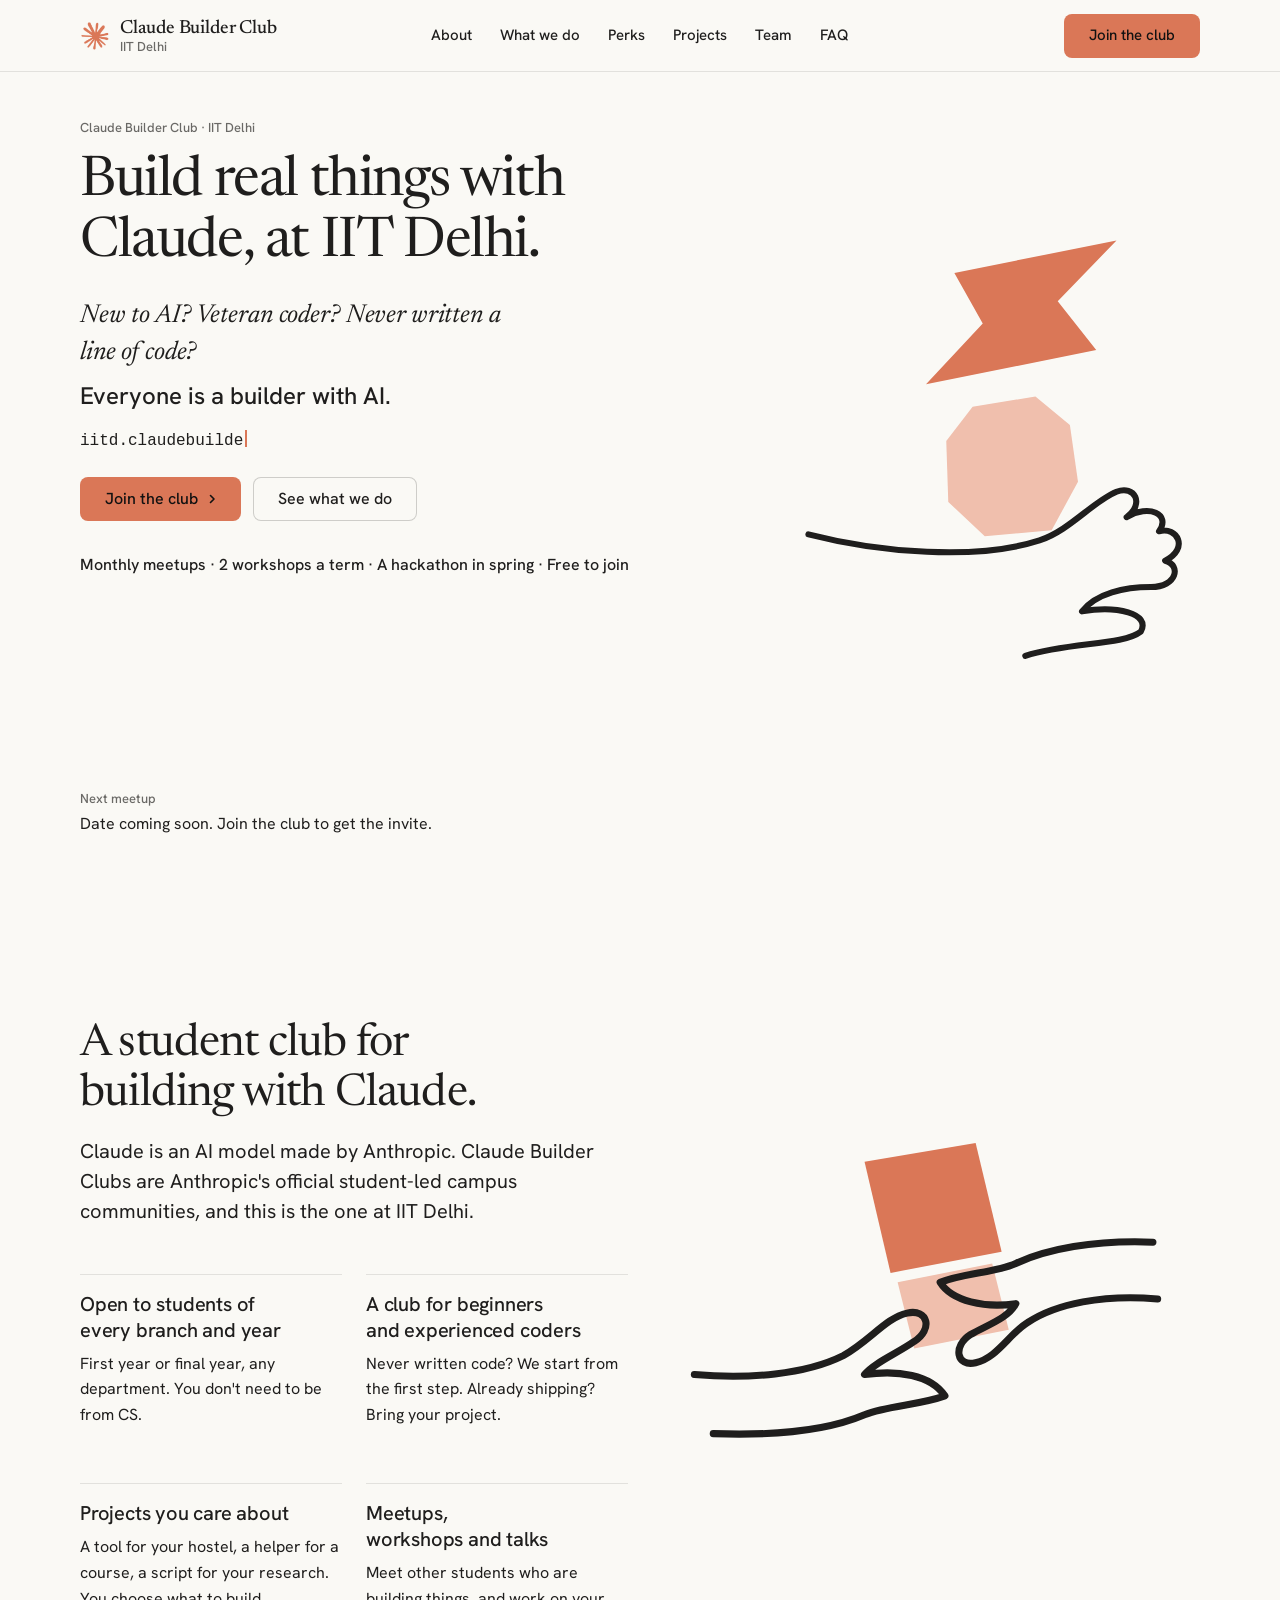
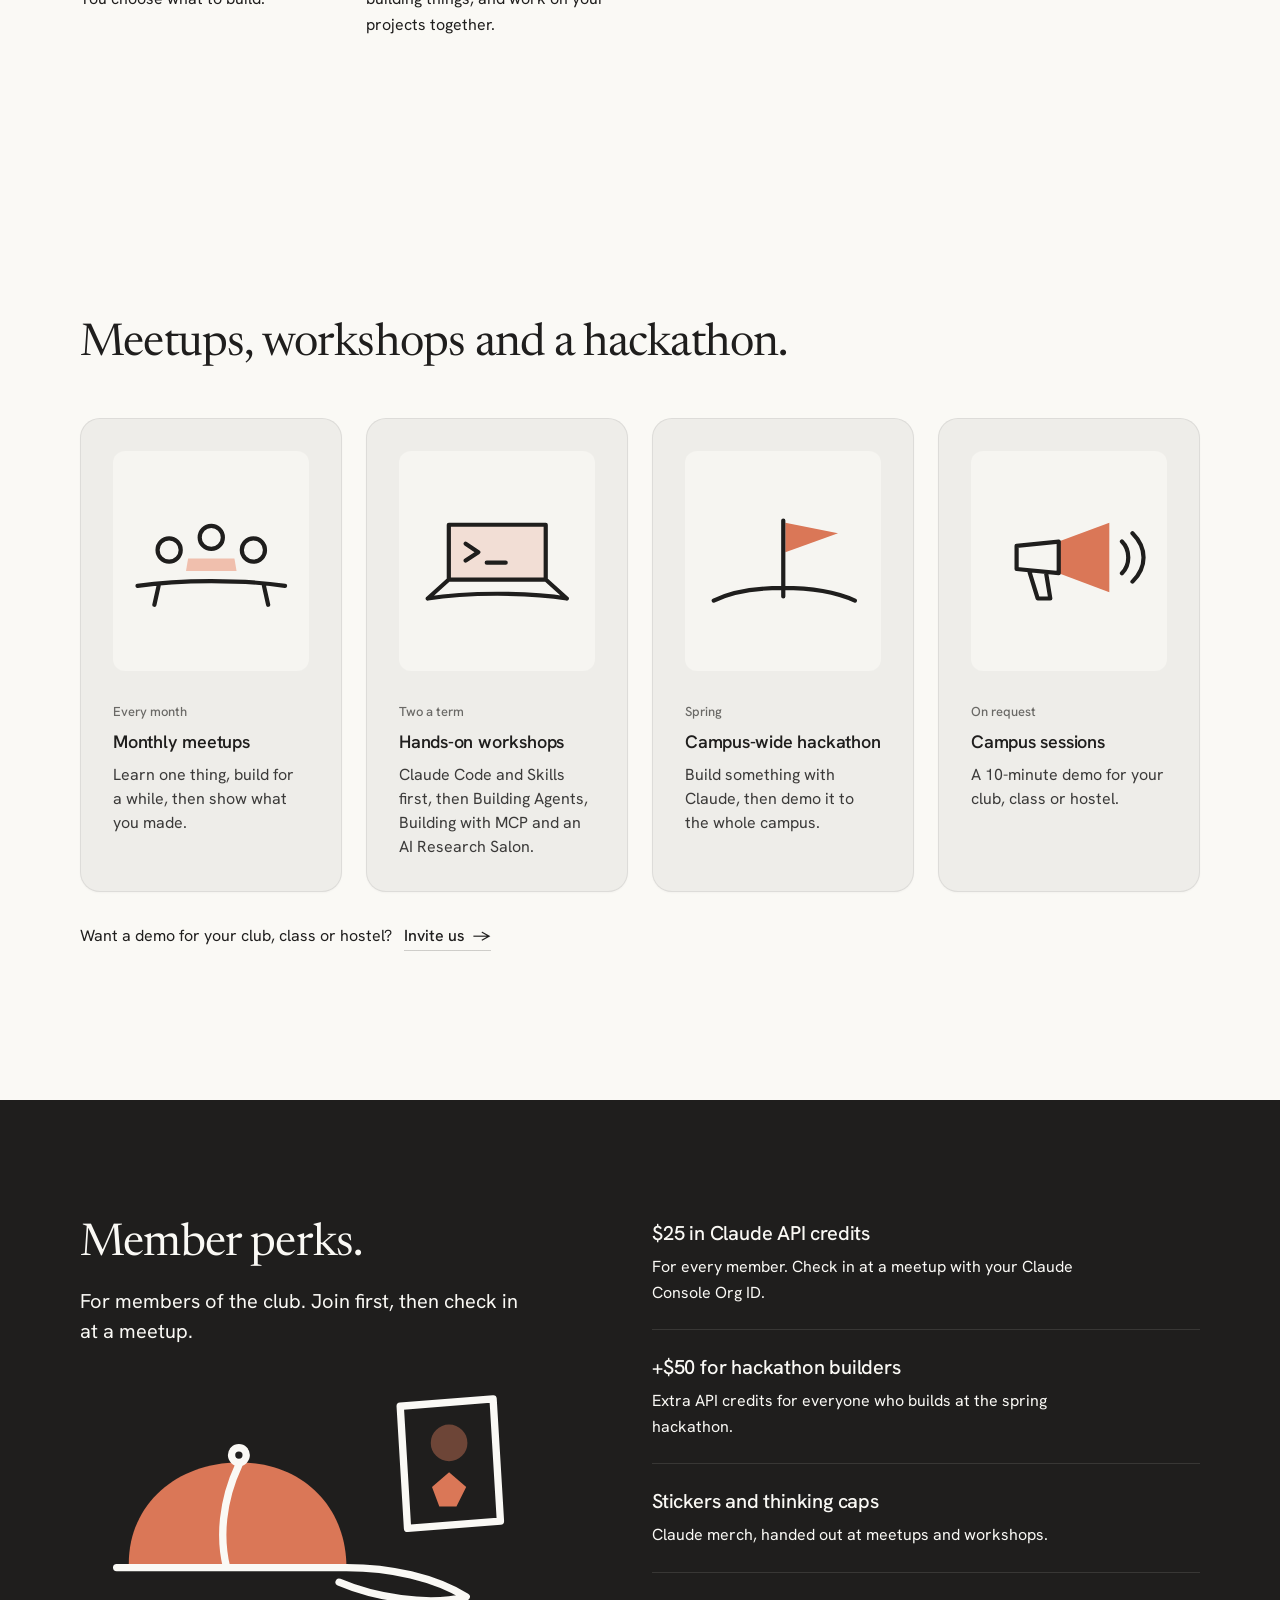
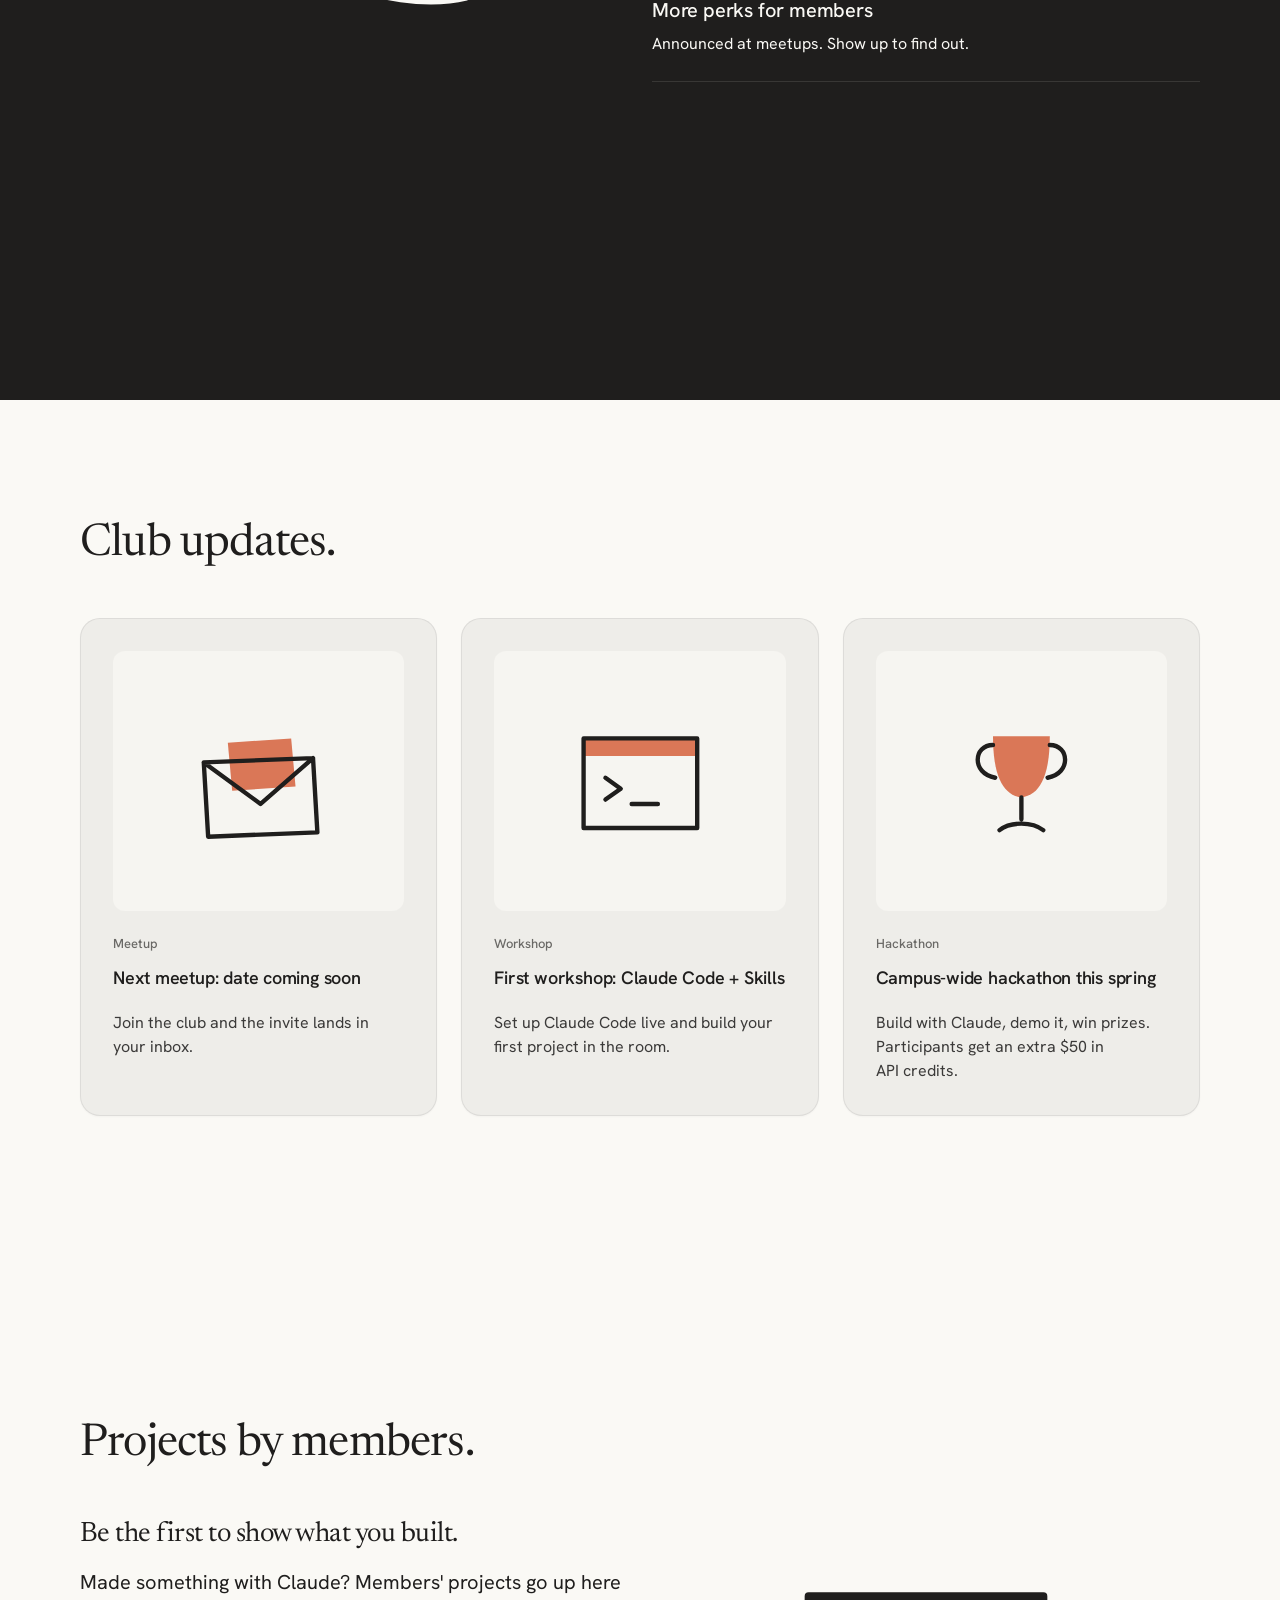
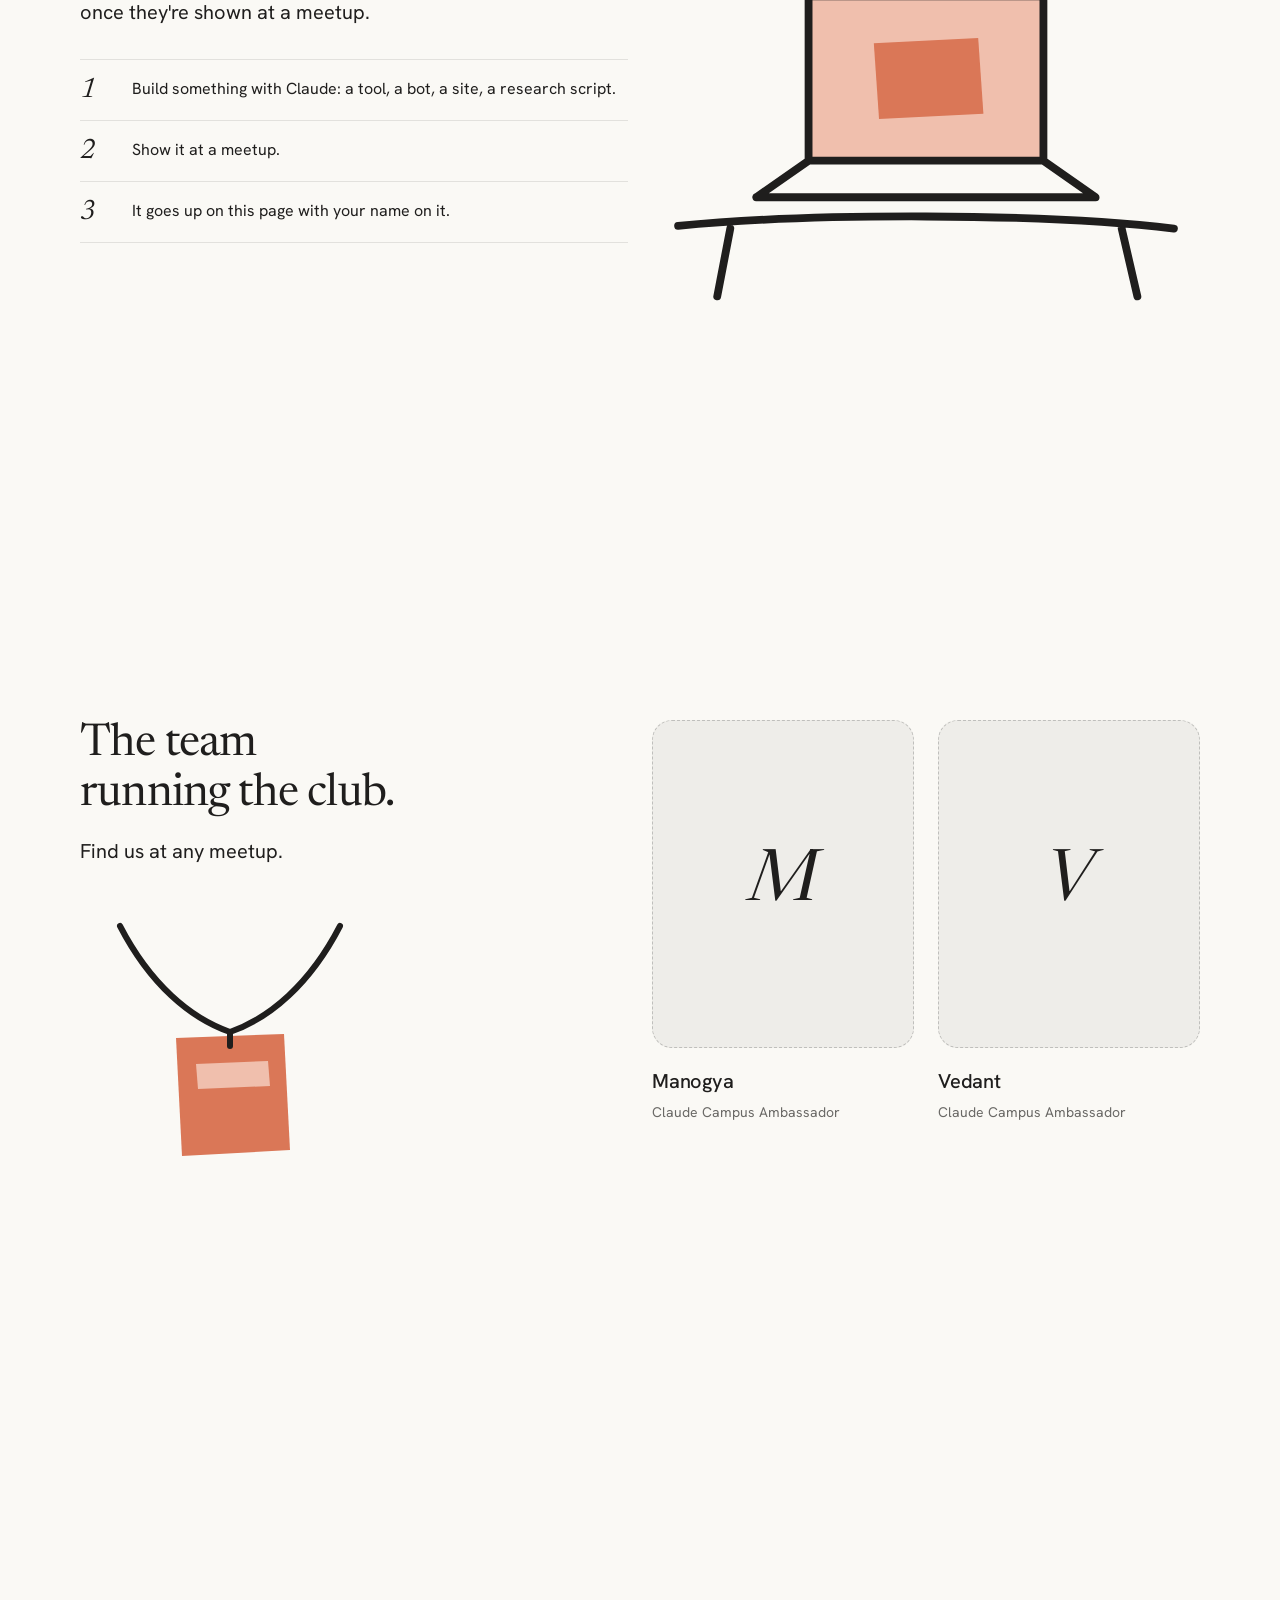
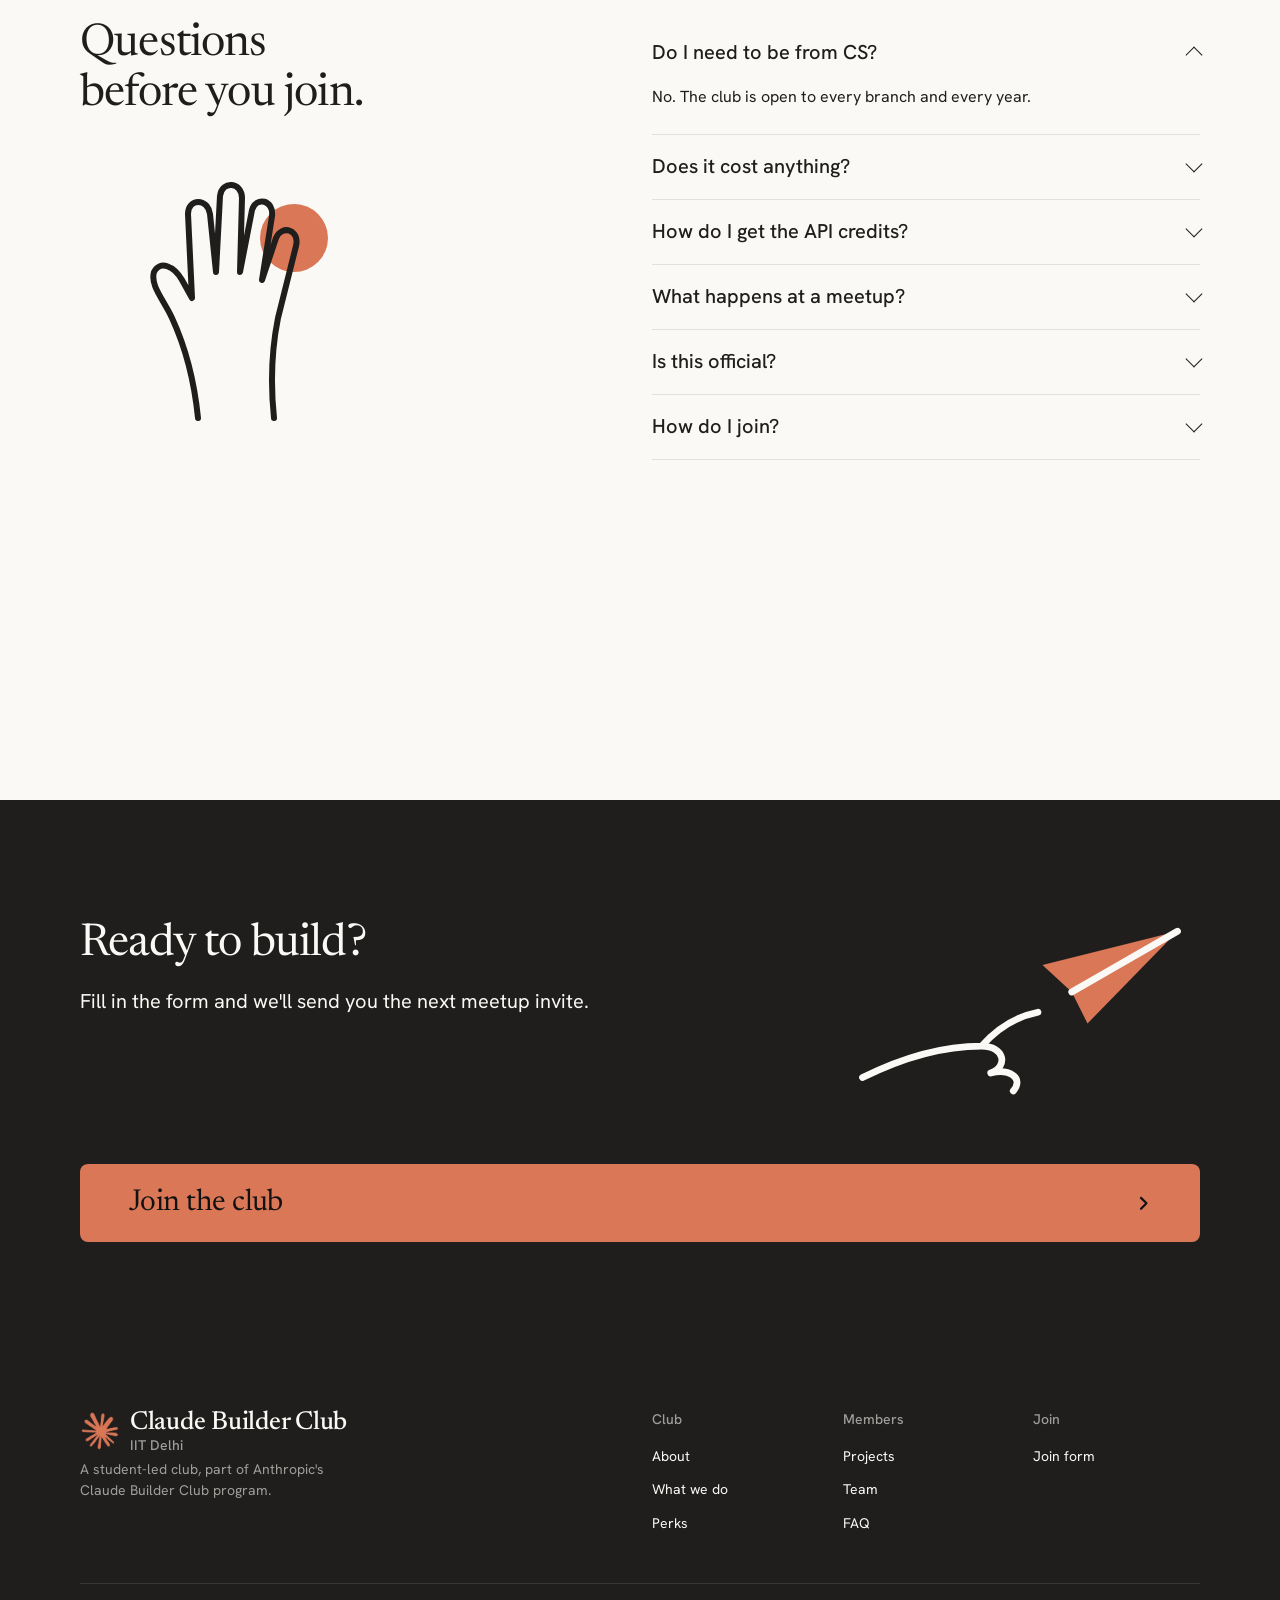
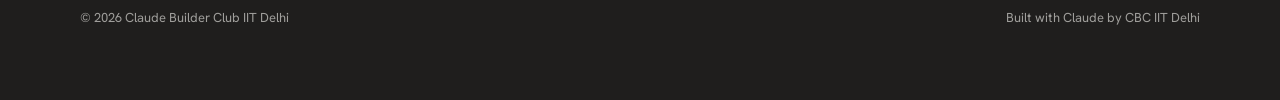
==== commit 31c77a19: "Point the site at iitd.claudebuilders.club siteUrl, og:url, og:image (full URL for LinkedIn), canoni" ====
--- a/index.html
+++ b/index.html
@@ -8,7 +8,8 @@
 <meta property="og:type" content="website">
 <meta property="og:title" content="Claude Builder Club IIT Delhi">
 <meta property="og:description" content="Meetups, workshops and a spring hackathon for every IIT Delhi student who wants to build with Claude. Free to join.">
-<meta property="og:image" content="share.jpg">
+<meta property="og:url" content="https://iitd.claudebuilders.club/">
+<meta property="og:image" content="https://iitd.claudebuilders.club/share.jpg">
 <meta property="og:image:width" content="1200">
 <meta property="og:image:height" content="630">
 <meta property="og:image:alt" content="Claude Builder Club, IIT Delhi: Build real things with Claude.">
@@ -16,7 +17,7 @@
 <link rel="icon" href="assets/brand/claude-spark.png" type="image/png">
 <link rel="apple-touch-icon" href="assets/brand/claude-spark.png">
 <meta name="theme-color" content="#faf9f5">
-<!-- <link rel="canonical" href="https://the club's domain/"> once the domain is known -->
+<link rel="canonical" href="https://iitd.claudebuilders.club/">
 <meta name="site-kind" content="other">
 <meta name="page-type" content="service">
 <link rel="preconnect" href="https://fonts.googleapis.com">
